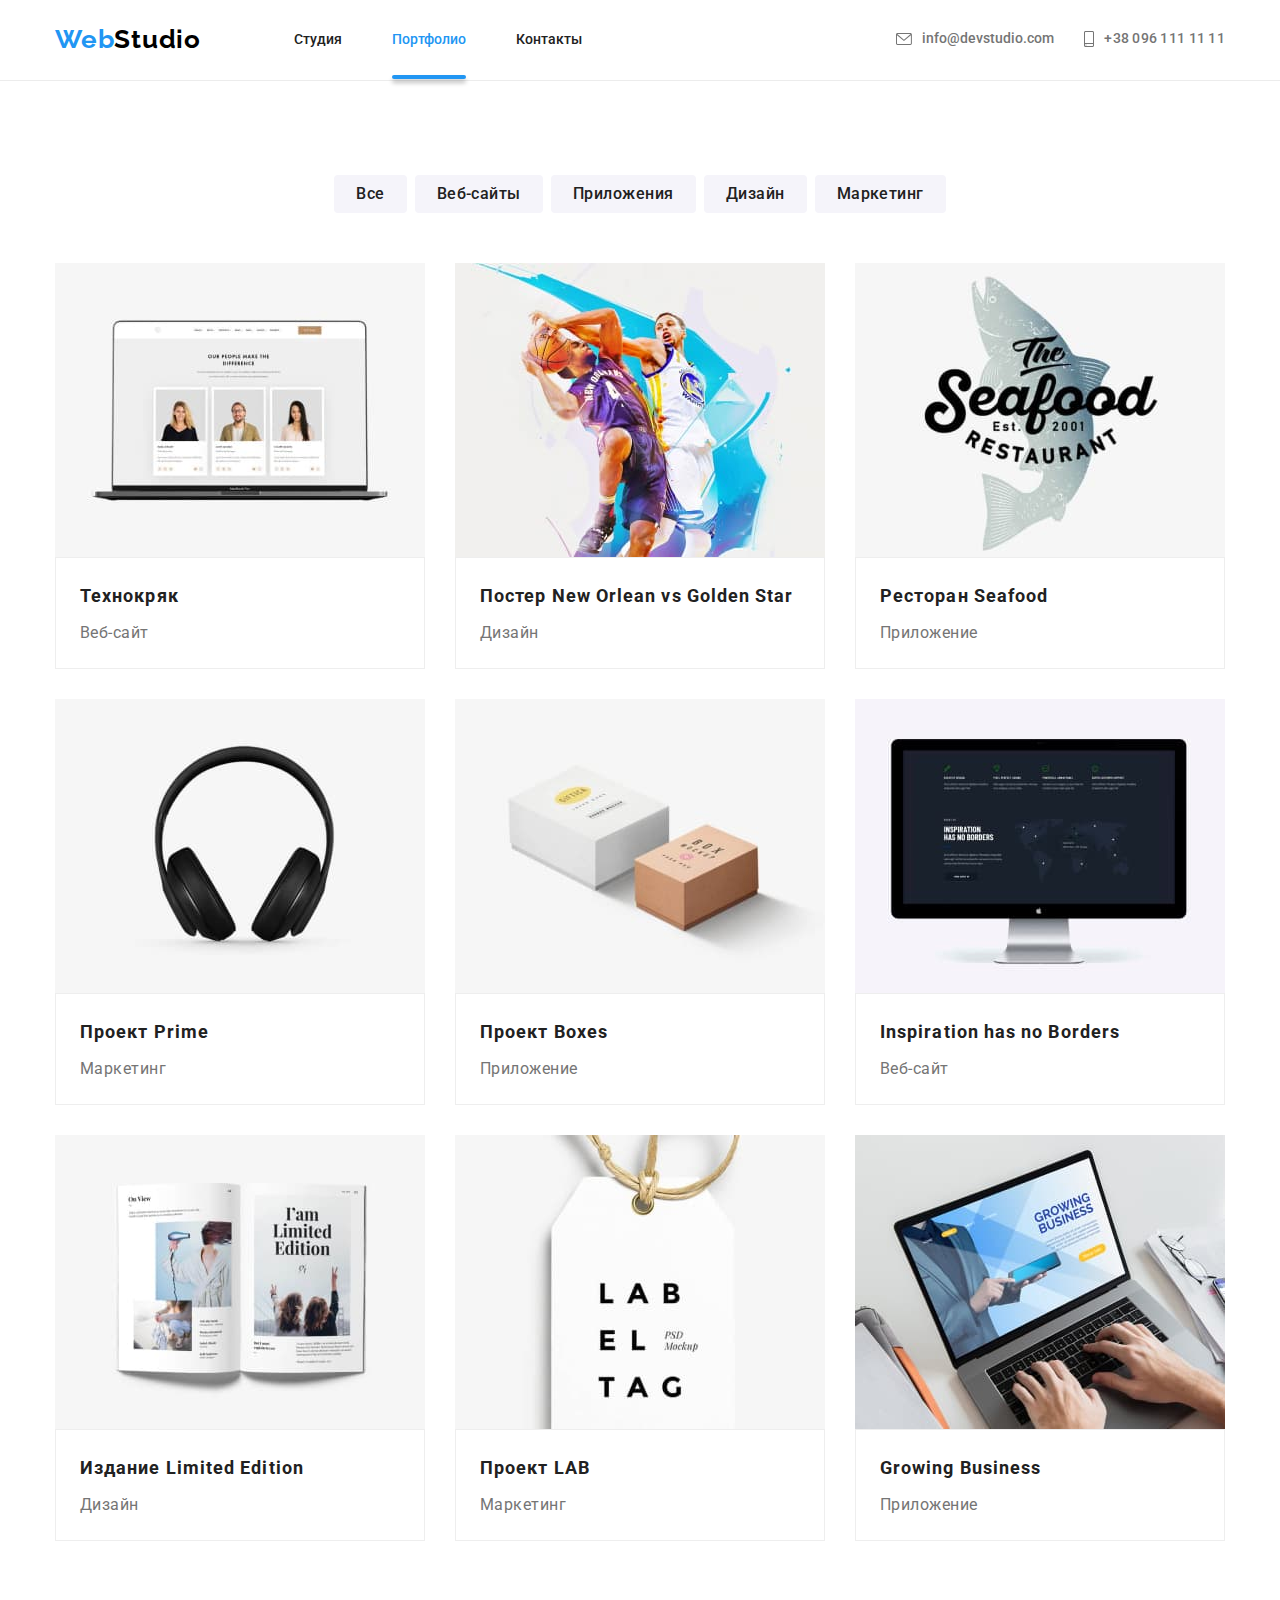
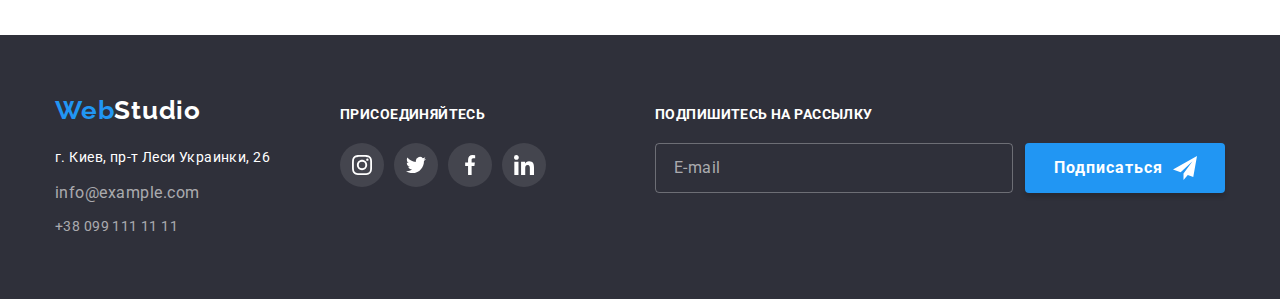
==== portfolio.html @ 8869cad7 "hw-08" ====
<!DOCTYPE html>
<html lang="ru">
<head>
    <meta charset="UTF-8">
    <meta http-equiv="X-UA-Compatible" content="IE=edge">
    <meta name="viewport" content="width=device-width, initial-scale=1.0">
    <title>WebStudio</title>
    <link href="https://fonts.googleapis.com/css2?family=Raleway:wght@700&family=Roboto:wght@400;500;700;900&display=swap" rel="stylesheet">
    <link rel="stylesheet" href="https://cdnjs.cloudflare.com/ajax/libs/modern-normalize/1.1.0/modern-normalize.min.css">
    <link rel="stylesheet" href="./css/main.min.css">
    
</head>

<body>
    <header class="header">
        <div class="container">
           
     
            <a href="" class="logo header__logo link"><span class="logo__web">Web</span>Studio</a>
            <nav class="nav">
                <ul class="menu list">
                    <li class="menu__item"><a href="./index.html" class="menu__link link">Студия</a></li>
                    <li class="menu__item"><a href="" class="menu__link--current link">Портфолио</a></li>
                    <li class="menu__item"><a href="" class="menu__link link">Контакты</a></li>
                </ul>
            </nav>
    
        <div class="contacts">
            <a href="mailto:info@devstudio.com" class="contacts__mail link">
                <svg class="contacts__mail--icon" width="16" height="12">
                    <use href="./images/icons.svg#icon-envelope"></use>
                </svg>
                info@devstudio.com</a>
        
            <a href="tel:+380961111111" class="contacts__tel link">
                <svg class="contacts__tel--icon" width="10" height="16">
                    <use href="./images/icons.svg#icon-smartphone"></use>
                </svg>
                +38 096 111 11 11</a>
        </div>
    
        </div>
    
    </header>

    <main>
         <!--Filteres-->

         <section class="portfolio">
             <div class="container filters">
                <ul class="potfolio-filters-list list">
                    <li class="portfolio-filter-item"><button type="button" class="portfolio-filter-btn">Все</button></li>
                    <li class="portfolio-filter-item"><button type="button" class="portfolio-filter-btn">Веб-сайты</button></li>
                    <li class="portfolio-filter-item"><button type="button" class="portfolio-filter-btn">Приложения</button></li>
                    <li class="portfolio-filter-item"><button type="button" class="portfolio-filter-btn">Дизайн</button></li>
                    <li class="portfolio-filter-item"><button type="button" class="portfolio-filter-btn">Маркетинг</button></li>
                </ul>
             </div>
            
        
             
        
          <!--Projects-->
             <div class="container">
                 <ul class="projects-list list">
                <li class="project-item">
                    <div class="project-top-wrap">
                        <img src="./images/project01.jpg" alt="Project1" width="370" height="294">
                        <p class="project-top-text">
                            Ресурс предлагает комплексные предложения с разным уровнем функционала и сервисов. Все это позволит посетителю получить
                            исчерпывающие сведения о компании или частном лице.
                        </p>
                    </div>
                    
                    <div class="project-item-border">
                        <h3 class="project-title">Технокряк</h3>
                        <p class="projects-text">Веб-сайт</p>
                    </div>
                </li>

                <li class="project-item">
                    <div class="project-top-wrap">
                        <img src="./images/project02.jpg" alt="Project2" width="370" height="294">
                        <p class="project-top-text">
                            Ресурс предлагает комплексные предложения с разным уровнем функционала и сервисов. Все это позволит посетителю получить
                            исчерпывающие сведения о компании или частном лице.
                        </p>
                    </div>
                    
                    <div class="project-item-border">
                        <h3 class="project-title" lang="en">Постер New Orlean vs Golden Star</h3>
                        <p class="projects-text">Дизайн</p>
                    </div>   
                </li>

                <li class="project-item">
                    <div class="project-top-wrap">
                        <img src="./images/project03.jpg" alt="Project3" width="370" height="294">
                        <p class="project-top-text">
                            Ресурс предлагает комплексные предложения с разным уровнем функционала и сервисов. Все это позволит посетителю
                            получить исчерпывающие сведения о компании или частном лице.
                        </p>
                        
                    </div>
                    
                    <div class="project-item-border">
                        <h3 class="project-title" lang="en">Ресторан Seafood</h3>
                        <p class="projects-text">Приложение</p>
                    </div>   
                </li>

                <li class="project-item">
                    <div class="project-top-wrap">
                        <img src="./images/project04.jpg" alt="Project4" width="370" height="294">
                        <p class="project-top-text">
                            Ресурс предлагает комплексные предложения с разным уровнем функционала и сервисов. Все это позволит посетителю
                            получить исчерпывающие сведения о компании или частном лице.
                        </p>
                    </div>
                    
                    <div class="project-item-border">
                        <h3 class="project-title" lang="en">Проект Prime</h3>
                        <p class="projects-text">Маркетинг</p>
                    </div>   
                </li>

                <li class="project-item">
                    <div class="project-top-wrap">
                        <img src="./images/project05.jpg" alt="Project5" width="370" height="294">
                        <p class="project-top-text">
                            Ресурс предлагает комплексные предложения с разным уровнем функционала и сервисов. Все это позволит посетителю
                            получить исчерпывающие сведения о компании или частном лице.
                        </p>
                    </div>
                    
                    <div class="project-item-border">
                        <h3 class="project-title" lang="en">Проект Boxes</h3>
                        <p class="projects-text">Приложение</p>
                    </div>
                 </li>

                <li class="project-item">
                    <div class="project-top-wrap">
                        <img src="./images/project06.jpg" alt="Project6" width="370" height="294">
                        <p class="project-top-text">
                            Ресурс предлагает комплексные предложения с разным уровнем функционала и сервисов. Все это позволит посетителю
                            получить исчерпывающие сведения о компании или частном лице.
                        </p>
                    </div>
                        
                    <div class="project-item-border">
                        <h3 class="project-title" lang="en">Inspiration has no Borders</h3>
                        <p class="projects-text">Веб-сайт</p>
                    </div>
                </li>

                <li class="project-item">
                    <div class="project-top-wrap">
                        <img src="./images/project07.jpg" alt="Project7" width="370" height="294">
                        <p class="project-top-text">
                            Ресурс предлагает комплексные предложения с разным уровнем функционала и сервисов. Все это позволит посетителю
                            получить исчерпывающие сведения о компании или частном лице.
                        </p>
                    </div>
                    
                    <div class="project-item-border">
                        <h3 class="project-title" lang="en">Издание Limited Edition</h3>
                        <p class="projects-text">Дизайн</p>
                    </div>
                    
                </li>
                <li class="project-item">
                    <div class="project-top-wrap">
                        <img src="./images/project08.jpg" alt="Project8" width="370" height="294">
                        <p class="project-top-text">
                            Ресурс предлагает комплексные предложения с разным уровнем функционала и сервисов. Все это позволит посетителю
                            получить исчерпывающие сведения о компании или частном лице.
                        </p>
                    </div>
                    
                    <div class="project-item-border">
                        <h3 class="project-title" lang="en">Проект LAB</h3>
                        <p class="projects-text">Маркетинг</p>
                    </div> 
                </li>

                <li class="project-item">
                    <div class="project-top-wrap">
                        <img src="./images/project09.jpg" alt="Project9" width="370" height="294">
                        <p class="project-top-text">
                            Ресурс предлагает комплексные предложения с разным уровнем функционала и сервисов. Все это позволит посетителю
                            получить исчерпывающие сведения о компании или частном лице.
                        </p>
                    </div>
                    
                    <div class="project-item-border">
                        <h3 class="project-title" lang="en">Growing Business</h3>
                        <p class="projects-text">Приложение</p>
                    </div>    
                </li>

            </ul></div>
    
          </section>

                  
    </main>

<footer class="footer">
    <div class="container">
        <div>
            <a href="" class="logo logo--color-white link"><span class="logo__web">Web</span>Studio</a>
            <address class="footer-contacts">
                <ul class="footer-contacts__list list">
                    <li class="footer-contacts__item ">
                        <a href="" class="footer-contacts__link link">г. Киев, пр-т Леси Украинки, 26</a>
                    </li>
                    <li class="footer-contacts__mail">
                        <a href="mailto:" class="footer-contacts__mail--link link">info@example.com</a>
                    </li>
                    <li class="footer-contacts__tel">
                        <a href="tel:+380991111111" class="footer-contacts__tel--link link">+38 099 111 11 11</a>
                    </li>
                </ul>
            </address>
        </div>
        <div class="social footer__social">
            <h3 class="social__title">присоединяйтесь</h3>
            <ul class="social__list list">
                <li class="social__item"><a href="" class="social__link link">
                        <svg class="social__icon" width="20" height="20">
                            <use href="./images/icons.svg#icon-instagram"></use>
                        </svg>
                    </a></li>
                <li class="social__item"><a href="" class="social__link link">
                        <svg class="social__icon" width="20" height="20">
                            <use href="./images/icons.svg#icon-twitter"></use>
                        </svg>
                    </a></li>
                <li class="social__item"><a href="" class="social__link link">
                        <svg class="social__icon" width="20" height="20">
                            <use href="./images/icons.svg#icon-facebook"></use>
                        </svg>
                    </a></li>
                <li class="social__item"><a href="" class="social__link link">
                        <svg class="social__icon" width="20" height="20">
                            <use href="./images/icons.svg#icon-linkedin"></use>
                        </svg>
                    </a></li>
            </ul>
        </div>
        <div class="footer-form">
            <h3 class="social__title">подпишитесь на рассылку</h3>
            <form class="footer-form__input">
                <input type="email" name="user-mail" id="sub" class="footer__input" required placeholder="E-mail" />
                <label for="sub" class="footer-label"></label>

                <button type="submit" class="footer__btn">Подписаться
                    <svg class="icon__send" width="24" height="24">
                        <use href="./images/icons.svg#icon-send"></use>
                    </svg>
                </button>

            </form>
        </div>
    </div>

</footer>


</body>
</html>
---- css/main.min.css ----
:root{--header-color: #212121;--main-title-color: #ffffff;--second-title-color: #757575;--typical-padding: 94px}p,h1,h2,h3,h4,h5,h6{margin:0}ul{margin:0;padding:0}img{display:block;max-width:100%;height:auto}body{font-family:"Roboto", sans-serif;color:#ffffff}.list{padding:0;margin:0;list-style:none}.link{text-decoration:none}.visually-hidden{position:absolute;white-space:nowrap;width:1px;height:1px;overflow:hidden;border:0;padding:0;clip:rect(0 0 0 0);clip-path:inset(50%);margin:-1px}.container{width:1200px;padding-left:15px;padding-right:15px;margin:0 auto}.header{padding-top:24px;padding-bottom:25px;border-bottom:1px solid #ECECEC}.header .container{display:flex;align-items:center}.logo{font-family:'Raleway';font-weight:700;font-size:26px;line-height:1.19;letter-spacing:.03em}.header__logo{color:#000000;margin-right:93px}.logo__web{font-family:'Raleway';font-style:normal;font-weight:700;font-size:26px;line-height:1.19;letter-spacing:.03em;color:#2196F3}.menu{display:flex;align-items:center}.menu__item:not(:last-child){margin-right:50px}.contacts{margin:0;margin-left:auto;display:flex}.menu__link{font-weight:500;font-size:14px;line-height:1.14;color:var(--header-color);transition-property:color;transition-duration:250ms;transition-timing-function:cubic-bezier(0.4, 0, 0.2, 1);position:relative}.menu__link:hover,.menu__link:focus{color:#2196F3}.menu__link--current{font-weight:500;font-size:14px;line-height:1.14;color:#2196F3;transition-property:color;transition-duration:250ms;transition-timing-function:cubic-bezier(0.4, 0, 0.2, 1);position:relative}.menu__link--current::after{position:absolute;content:"";bottom:-32px;display:block;width:100%;height:4px;background-color:#2196F3;border-radius:2px;box-shadow:0px 4px 4px rgba(0,0,0,0.25)}.contacts__mail{font-weight:500;font-size:14px;line-height:1.14;color:var(--second-title-color);display:flex;align-items:center;transition-property:color;transition-duration:250ms;transition-timing-function:cubic-bezier(0.4, 0, 0.2, 1)}.contacts__mail:hover,.contacts__mail:focus{color:#2196F3}.contacts__tel{font-weight:500;font-size:14px;line-height:1.14;letter-spacing:.02em;color:var(--second-title-color);margin-left:30px;display:flex;align-items:center;transition-property:color;transition-duration:250ms;transition-timing-function:cubic-bezier(0.4, 0, 0.2, 1)}.contacts__tel:hover,.contacts__tel:focus{color:#2196F3}.contacts__mail--icon{margin-right:10px;fill:currentColor}.contacts__tel--icon{margin-right:10px;fill:currentColor}.main{max-width:1600px;min-height:600px;margin-left:auto;margin-right:auto;background-color:#2F303A;background-image:linear-gradient(rgba(47,48,58,0.4), rgba(47,48,58,0.4)),url(../images/main-img.jpg);background-repeat:no-repeat;background-position:center;background-size:cover;text-align:center;padding-top:200px;padding-bottom:200px}.main-title{margin-top:0;margin-bottom:30px;margin-right:auto;margin-left:auto;padding-left:40px;padding-right:40px;font-weight:900;font-size:44px;line-height:1.36;text-transform:uppercase;max-width:696px;text-align:center}.main-btn{font-family:'Roboto';font-weight:700;font-size:16px;line-height:1.88;letter-spacing:.06em;color:#FFFFFF;cursor:pointer;background-color:#2196F3;min-width:200px;height:50px;box-shadow:0px 4px 4px rgba(0,0,0,0.15);border-radius:4px;align-items:center;border:0}.backdrop.is-hidden{visibility:hidden;opacity:0;pointer-events:none}.backdrop{position:fixed;top:0;left:0;width:100%;height:100%;background-color:rgba(0,0,0,0.2);transition:opacity 250ms cubic-bezier(0.4, 0, 0.2, 1),visibility 250ms cubic-bezier(0.4, 0, 0.2, 1);z-index:1}.backdrop.is-hidden .footer-input{transform:translate(-50%, -50%) scale(0)}.modal{position:absolute;top:50%;left:50%;transform:translate(-50%, -50%) scale(1);width:528px;min-height:581px;background-color:#ffffff;border-radius:5px;transition:transform 250ms cubic-bezier(0.4, 0, 0.2, 1);padding:40px}.modal-btn{position:absolute;top:8px;right:8px;width:30px;height:30px;padding:0;border:1px solid rgba(0,0,0,0.1);border-radius:50%;background-color:transparent;display:flex;align-items:center;justify-content:center;cursor:pointer}.icon-close:hover{fill:#2196F3}.modal-title{font-weight:700;font-size:20px;line-height:1.15;text-align:center;letter-spacing:0.03em;color:#212121;margin-bottom:12px}.modal-input{width:100%;height:40px;border:1px solid rgba(33,33,33,0.2);border-radius:4px;background-color:transparent;margin-bottom:10px;margin-top:4px;padding-left:40px;outline:transparent;transition-property:border-color;transition-duration:250ms;transition-timing-function:cubic-bezier(0.4, 0, 0.2, 1)}.modal-input:focus,.modal-input:hover{border-color:#2196F3}.modal-label{display:block;font-weight:400;font-size:12px;line-height:1.16;letter-spacing:0.01em;color:#757575;text-align:left}.modal-commit{width:100%;height:120px;border:1px solid rgba(33,33,33,0.2);border-radius:4px;background-color:transparent;resize:none;margin-top:4px;padding:12px;outline:transparent;transition-property:border-color;transition-duration:250ms;transition-timing-function:cubic-bezier(0.4, 0, 0.2, 1)}.modal-commit:focus,.modal-commit:hover{border-color:#2196F3}.modal-commit::placeholder{font-weight:400;font-size:12px;line-height:1.17;letter-spacing:0.01em;color:rgba(117,117,117,0.5)}.icon{position:relative;transition-property:fill;transition-duration:250ms;transition-timing-function:cubic-bezier(0.4, 0, 0.2, 1)}.icon:focus,.icon:hover{fill:#2196F3}.icon-modal-input{position:absolute;top:50%;transform:translateY(-50%);left:12px;display:inline-block;width:18px;height:18px;background-color:var(--main-title-color)}.modal-input:focus+.icon-modal-input{fill:#2196F3}.check-text{font-weight:400;font-size:14px;line-height:1.71;letter-spacing:0.03em;color:#757575;display:flex;align-items:center;transition-property:color;transition-duration:250ms;transition-timing-function:cubic-bezier(0.4, 0, 0.2, 1)}.check-text:focus,.check-text:hover{color:#2196F3}.check-text a{color:#2196F3}.check-text::before{content:'';width:16px;height:15px;border:1px solid #212121;border-radius:2px;margin-right:8px;outline:transparent;transition-property:color;transition-duration:250ms;transition-timing-function:cubic-bezier(0.4, 0, 0.2, 1)}.check-text:hover::before{content:'';width:16px;height:15px;border:1px solid #2196F3;border-radius:2px;margin-right:8px;outline:transparent}.input-check:checked+.check-text::before{background-color:#2196F3;background-image:url(../images/icon-check.svg);background-repeat:no-repeat;background-position:center;border:none}.modal-field-check{margin-top:20px;margin-bottom:30px}.properties{padding-top:var(--typical-padding);padding-bottom:0}.properties-list{padding:0;display:flex}.properties-title{font-weight:700;font-size:14px;line-height:1.14;letter-spacing:.03em;text-transform:uppercase;color:var(--header-color);margin-bottom:10px}.properties-text{font-weight:400;font-size:14px;line-height:1.71;letter-spacing:.03em;color:var(--second-title-color)}.properties-item{width:270px}.properties-item:not(:last-child){margin-right:30px}.properties-icon{width:270px;height:120px;display:flex;margin-bottom:30px;justify-content:center;align-items:center;border-radius:4px;background-color:#F5F4FA}.team{padding-top:var(--typical-padding);padding-bottom:var(--typical-padding);background-color:#F5F4FA}.team-first-title{font-weight:700;font-size:36px;line-height:1.17;letter-spacing:.03em;text-align:center;color:var(--header-color);margin-bottom:50px}.team-list{display:flex}.team-second-title{font-weight:500;font-size:16px;line-height:1.19;letter-spacing:.03em;color:var(--header-color);text-align:center;margin-bottom:10px}.team-text{font-size:16px;line-height:1.19;letter-spacing:.03em;color:var(--second-title-color);text-align:center}.team-description{padding-top:30px;padding-bottom:16px}.team-item+.team-item{margin-left:30px}.team-item{background-color:var(--main-title-color);padding-bottom:30px;filter:drop-shadow(0px 4px 4px rgba(0,0,0,0.25));border-radius:0px 0px 4px 4px}.team-soc-list{display:flex;justify-content:center}.team-soc-item{width:44px;height:44px;margin-left:10px}.team-soc-item:first-child{margin-left:0}.team-soc-link{display:flex;align-items:center;justify-content:center;width:100%;height:100%;border-radius:50%;cursor:pointer;transition-property:background-color;transition-duration:250ms;transition-timing-function:cubic-bezier(0.4, 0, 0.2, 1)}.team-soc-link:hover,.team-soc-link:focus{background-color:#2196F3}.team-soc-icon{background-color:#FFFFFF;fill:#AFB1B8;transition-property:background-color;transition-duration:250ms;transition-timing-function:cubic-bezier(0.4, 0, 0.2, 1)}.team-soc-link:hover .team-soc-icon,.team-soc-link:focus .team-soc-icon{background-color:#2196F3;fill:#FFFFFF}.work{padding-top:var(--typical-padding);padding-bottom:var(--typical-padding)}.work-title{font-weight:700;font-size:36px;line-height:1.17;letter-spacing:.03em;text-align:center;color:var(--header-color);margin-bottom:50px}.work-list{display:flex}.work-item+.work-item{margin-left:30px}.thumb-work{position:relative}.thumb-work-title{font-style:normal;font-size:14px;line-height:16px;text-align:center;letter-spacing:0.03em;text-transform:uppercase;display:flex;align-items:center;justify-content:center}.thumb-work>.thumb-work-title{position:absolute;bottom:0;left:0;width:370px;height:70px;background:rgba(47,48,58,0.8)}.clients{padding-top:var(--typical-padding);padding-bottom:var(--typical-padding)}.clients__title{font-weight:700;font-size:36px;line-height:1.17;letter-spacing:.03em;text-align:center;color:var(--header-color);margin-bottom:50px}.clients__list{display:flex;justify-content:center}.clients__item{width:170px;height:92px;margin-left:30px}.clients__item:first-child{margin-left:0}.clients__link{display:flex;align-items:center;justify-content:center;width:170px;height:92px;background-color:var(--main-title-color);fill:#AFB1B8;border:1px solid #AFB1B8;border-radius:4px;transition-property:border-color;transition-duration:250ms;transition-timing-function:cubic-bezier(0.4, 0, 0.2, 1);transition-property:fill;transition-duration:250ms;transition-timing-function:cubic-bezier(0.4, 0, 0.2, 1)}.clients__link:hover,.clients__link:focus{border-color:#2196F3;fill:#2196F3}.clients-icon{fill:#ffffff;transition-property:border-color;transition-duration:250ms;transition-timing-function:cubic-bezier(0.4, 0, 0.2, 1);transition-property:fill;transition-duration:250ms;transition-timing-function:cubic-bezier(0.4, 0, 0.2, 1)}.clients__link:hover .clients-icon,.clients__link:focus .clients-icon{border-color:#2196F3;fill:#2196F3}.footer{background-color:#2F303A;padding-top:60px;padding-bottom:60px;display:flex}.footer .container{display:flex;align-items:baseline}.logo--color-white{color:#FFFFFF}.footer-contacts{margin-top:20px;margin-right:70px}.footer-contacts__link{font-style:normal;font-size:14px;line-height:1.71;letter-spacing:.03em;color:#FFFFFF;transition-property:color;transition-duration:250ms;transition-timing-function:cubic-bezier(0.4, 0, 0.2, 1)}.footer-contacts__link:hover,.footer-contacts__link:focus{color:#2196F3}.footer-contacts__mail{margin-top:9px}.footer-contacts__mail--link{font-style:normal;font-size:14x;line-height:1.71;letter-spacing:.03em;color:rgba(255,255,255,0.6);transition-property:color;transition-duration:250ms;transition-timing-function:cubic-bezier(0.4, 0, 0.2, 1)}.footer-contacts__mail--link:hover,.footer-contacts__mail--link:focus{color:#2196F3}.footer-contacts__tel{margin-top:9px}.footer-contacts__tel--link{font-style:normal;font-size:14px;line-height:1.71;letter-spacing:.03em;color:rgba(255,255,255,0.6);transition-property:color;transition-duration:250ms;transition-timing-function:cubic-bezier(0.4, 0, 0.2, 1)}.footer-contacts__tel--link:hover,.footer-contacts__tel--link:focus{color:#2196F3}.social__title{font-weight:700;font-size:14px;line-height:1.14;letter-spacing:.03em;text-transform:uppercase;color:var(--main-title-color);margin-bottom:20px}.social__list{display:flex;justify-content:center}.social__item{width:44px;height:44px;margin-left:10px}.social__item:first-child{margin-left:0}.social__link{display:flex;align-items:center;justify-content:center;width:100%;height:100%;border-radius:50%;cursor:pointer;background-color:rgba(255,255,255,0.1);transition-property:background-color;transition-duration:250ms;transition-timing-function:cubic-bezier(0.4, 0, 0.2, 1)}.social__link:hover,.social__link:focus{background-color:#2196F3}.social__icon{fill:#FFFFFF;background-color:#44454e;transition-property:background-color;transition-duration:250ms;transition-timing-function:cubic-bezier(0.4, 0, 0.2, 1)}.social__link:hover .social__icon,.social__link:focus .social__icon{fill:#FFFFFF;background-color:#2196F3}.footer__social{margin-right:93px}.footer-form{margin:0;margin-left:auto}.footer__input{width:358px;height:50px;border:1px solid rgba(255,255,255,0.3);border-radius:4px;background-color:transparent;outline:transparent;color:#FFFFFF;padding-left:18px}.footer__input::placeholder{font-weight:400;font-size:16px;line-height:1.25;letter-spacing:0.03em;color:rgba(255,255,255,0.6)}.footer-form__input{display:flex}.footer__btn{font-weight:700;font-size:16px;line-height:1.88;letter-spacing:.06em;color:#FFFFFF;cursor:pointer;background-color:#2196F3;min-width:200px;height:50px;margin-left:12px;box-shadow:0px 4px 4px rgba(0,0,0,0.15);border-radius:4px;display:flex;align-items:center;justify-content:center;border:0;padding-right:28px;padding-left:29px;padding-top:0;padding-bottom:0}.icon__send{margin-left:10px}.portfolio{padding-top:var(--typical-padding);padding-bottom:var(--typical-padding)}.potfolio-filters-list{display:flex;margin-bottom:50px;justify-content:center}.portfolio-filter-item+.portfolio-filter-item{margin-left:8px}.portfolio-filter-btn{font-family:inherit;font-style:normal;font-weight:500;font-size:16px;line-height:1.62;letter-spacing:.03em;background-color:#F5F4FA;color:#212121;cursor:pointer;padding:6px 22px 6px 22px;border-radius:4px;border:0;transition-property:color, box-shadow, background-color;transition-duration:250ms;transition-timing-function:cubic-bezier(0.4, 0, 0.2, 1)}.portfolio-filter-btn:hover,.portfolio-filter-btn:focus{background-color:#2196F3;color:#FFFFFF;box-shadow:0px 3px 1px rgba(0,0,0,0.1),0px 1px 2px rgba(0,0,0,0.08),0px 2px 2px rgba(0,0,0,0.12)}.projects-list{display:flex;flex-wrap:wrap;margin:0 auto;padding:0 auto;margin-left:-30px;margin-top:-30px}.project-item{flex-basis:calc(100% / 3 - 30px);margin-left:30px;margin-top:30px;max-width:370px;cursor:pointer;transition-property:box-shadow;transition-duration:250ms;transition-timing-function:cubic-bezier(0.4, 0, 0.2, 1)}.project-item:hover,.project-item:hover{box-shadow:0px 1px 1px rgba(0,0,0,0.12),0px 4px 4px rgba(0,0,0,0.06),1px 4px 6px rgba(0,0,0,0.16)}.project-title{font-style:normal;font-weight:700;font-size:18px;line-height:2;letter-spacing:.06em;color:#212121;margin-bottom:4px}.projects-text{font-size:16px;line-height:1.88;letter-spacing:.03em;color:#757575}.project-item-border{border:1px solid #EEEEEE;padding:20px 24px}.project-top-wrap{position:relative;overflow:hidden}.project-top-text{position:absolute;top:0;font-size:18px;line-height:1.56;letter-spacing:.03em;color:#FFFFFF;background-color:rgba(33,150,243,0.9);padding:63px 24px;height:100%;overflow:auto;transform:translateY(100%);transition:transform 250ms cubic-bezier(0.4, 0, 0.2, 1)}.project-item:hover .project-top-text{transform:translateY(0)}
/*# sourceMappingURL=main.min.css.map */
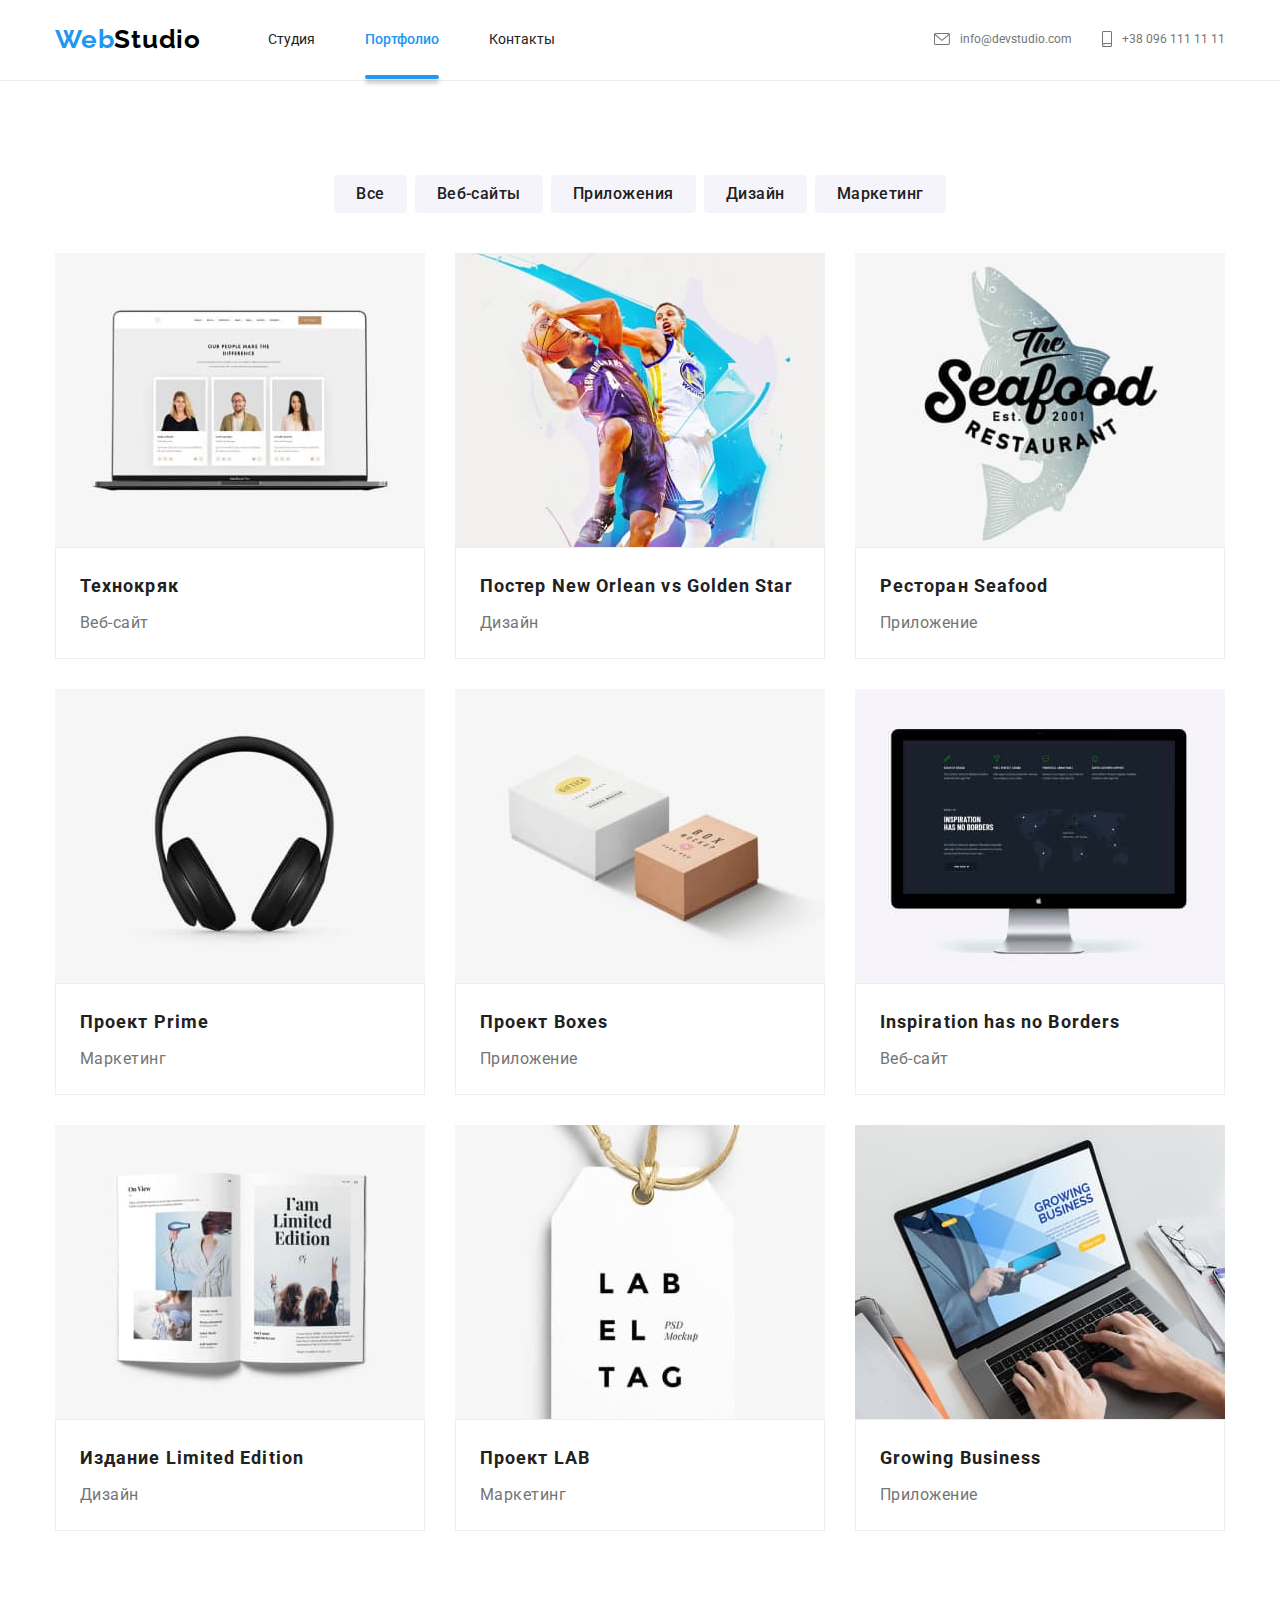
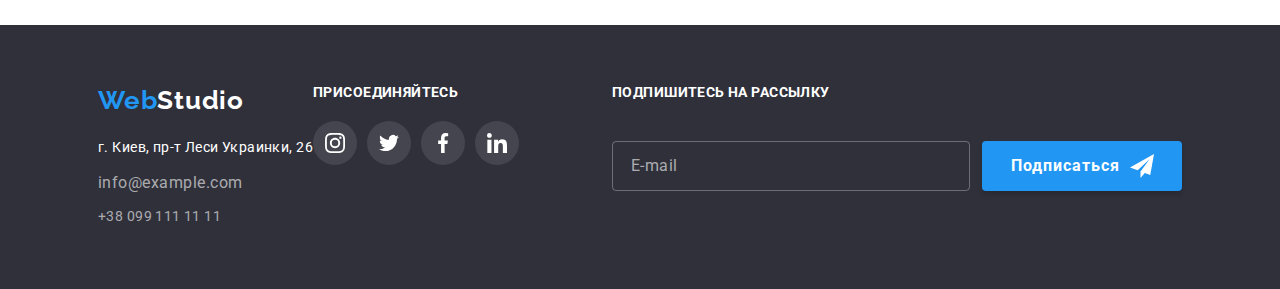
==== commit 430a5c16: "13.07_changes" ====
--- a/portfolio.html
+++ b/portfolio.html
@@ -13,32 +13,59 @@
 
 <body>
     <header class="header">
+    
         <div class="container">
-           
-     
-            <a href="" class="logo header__logo link"><span class="logo__web">Web</span>Studio</a>
+    
             <nav class="nav">
-                <ul class="menu list">
-                    <li class="menu__item"><a href="./index.html" class="menu__link link">Студия</a></li>
-                    <li class="menu__item"><a href="" class="menu__link--current link">Портфолио</a></li>
-                    <li class="menu__item"><a href="" class="menu__link link">Контакты</a></li>
-                </ul>
+                <a href="" class="logo header__logo link"><span class="logo__web">Web</span>Studio</a>
+                <button type="button" class="menu-button is-open" aria-expanded="false" aria-controls="mob-menu"
+                    data-menu-button>
+                    <svg width="40" height="40" aria-label="переключатель мобильного меню">
+                        <use class="icon-cross" href="./images/icons.svg#icon-close_40px"></use>
+                        <use class="icon-menu" href="./images/icons.svg#icon-menu_40px"></use>
+                    </svg>
+                </button>
+                <div class="mob-menu" id="mob-menu" data-menu>
+                    <ul class="menu list">
+                        <li class="menu__item"><a href="./index.html" class="menu__link link">Студия</a></li>
+                        <li class="menu__item"><a href="" class="menu__link--current link">Портфолио</a></li>
+                        <li class="menu__item"><a href="" class="menu__link link">Контакты</a></li>
+                    </ul>
+    
+                    <div class="contacts">
+    
+                        <a href="mailto:info@devstudio.com" class="contacts__mail link">
+                            <svg class="contacts__mail--icon" width="16" height="12">
+                                <use href="./images/icons.svg#icon-envelope"></use>
+                            </svg>
+                            info@devstudio.com</a>
+                        <a href="tel:+380961111111" class="contacts__tel link">
+                            <svg class="contacts__tel--icon" width="10" height="16">
+                                <use href="./images/icons.svg#icon-smartphone"></use>
+                            </svg>
+                            +38 096 111 11 11</a>
+    
+                    </div>
+    
+    
+                    <ul class="menu-soc-list list">
+                        <li class="menu-soc-item"><a href="" class="menu-soc-link link">Instagram
+    
+                            </a></li>
+                        <li class="menu-soc-item"><a href="" class="menu-soc-link link">Twitter
+    
+                            </a></li>
+                        <li class="menu-soc-item"><a href="" class="menu-soc-link link">Facebook
+    
+                            </a></li>
+                        <li class="menu-soc-item"><a href="" class="menu-soc-link link">Linkedin
+    
+                            </a></li>
+                    </ul>
+    
+                </div>
+    
             </nav>
-    
-        <div class="contacts">
-            <a href="mailto:info@devstudio.com" class="contacts__mail link">
-                <svg class="contacts__mail--icon" width="16" height="12">
-                    <use href="./images/icons.svg#icon-envelope"></use>
-                </svg>
-                info@devstudio.com</a>
-        
-            <a href="tel:+380961111111" class="contacts__tel link">
-                <svg class="contacts__tel--icon" width="10" height="16">
-                    <use href="./images/icons.svg#icon-smartphone"></use>
-                </svg>
-                +38 096 111 11 11</a>
-        </div>
-    
         </div>
     
     </header>
@@ -64,139 +91,286 @@
              <div class="container">
                  <ul class="projects-list list">
                 <li class="project-item">
-                    <div class="project-top-wrap">
-                        <img src="./images/project01.jpg" alt="Project1" width="370" height="294">
-                        <p class="project-top-text">
-                            Ресурс предлагает комплексные предложения с разным уровнем функционала и сервисов. Все это позволит посетителю получить
-                            исчерпывающие сведения о компании или частном лице.
-                        </p>
-                    </div>
+                    <a href="" class="project-link link">
+                        <div class="project-top-wrap">
+                            <picture>
+                                <source srcset="
+                                                    ./images/project01.jpg 1x,
+                                                    ./images/project01.jpg 2x" media="(min-width: 1200px)" />
+                                <source srcset="
+                                                    ./images/project01-tab.jpg 1x,
+                                                    ./images/project01-tab-2x.jpg 2x" media="(min-width: 768px)" />
+                                <source srcset="
+                                                    ./images/project01-mob.jpg 1x,
+                                                    ./images/project01-mob-2x.jpg 2x" media="(min-width: 320px)" />
+                                <img src="./images/project01.jpg" alt="Project1" width="450" height="294">
+                        
+                            </picture>
+                        
+                            <p class="project-top-text">
+                                Ресурс предлагает комплексные предложения с разным уровнем функционала и сервисов. Все это позволит посетителю
+                                получить
+                                исчерпывающие сведения о компании или частном лице.
+                            </p>
+                        </div>
+                        
+                        <div class="project-item-border">
+                            <h3 class="project-title">Технокряк</h3>
+                            <p class="projects-text">Веб-сайт</p>
+                        </div>
+                    </a>
                     
-                    <div class="project-item-border">
-                        <h3 class="project-title">Технокряк</h3>
-                        <p class="projects-text">Веб-сайт</p>
-                    </div>
-                </li>
-
-                <li class="project-item">
-                    <div class="project-top-wrap">
-                        <img src="./images/project02.jpg" alt="Project2" width="370" height="294">
-                        <p class="project-top-text">
-                            Ресурс предлагает комплексные предложения с разным уровнем функционала и сервисов. Все это позволит посетителю получить
-                            исчерпывающие сведения о компании или частном лице.
-                        </p>
-                    </div>
+                </li>
+
+                <li class="project-item">
+                    <a href="" class="project-link link">
+                                            <div class="project-top-wrap">
+                                                <picture>
+                                                    <source srcset="
+                                                                        ./images/project02.jpg 1x,
+                                                                        ./images/project02.jpg 2x" media="(min-width: 1200px)" />
+                                                    <source srcset="
+                                                                        ./images/project02-tab.jpg 1x,
+                                                                        ./images/project02-tab-2x.jpg 2x" media="(min-width: 768px)" />
+                                                    <source srcset="
+                                                                        ./images/project02-mob.jpg 1x,
+                                                                        ./images/project02-mob-2x.jpg 2x" media="(min-width: 320px)" />
+                                                    <img src="./images/project02.jpg" alt="Project2" width="450" height="294">
+                                            
+                                                </picture>
+                                            
+                                            
+                                                <p class="project-top-text">
+                                                    Ресурс предлагает комплексные предложения с разным уровнем функционала и сервисов. Все это позволит посетителю
+                                                    получить
+                                                    исчерпывающие сведения о компании или частном лице.
+                                                </p>
+                                            </div>
+                                            
+                                            <div class="project-item-border">
+                                                <h3 class="project-title" lang="en">Постер New Orlean vs Golden Star</h3>
+                                                <p class="projects-text">Дизайн</p>
+                                            </div>
+                    </a>
+  
+                </li>
+
+                <li class="project-item">
+                    <a href="" class="project-link link">
+                                            <div class="project-top-wrap">
+                                                <picture>
+                                                    <source srcset="
+                                                                        ./images/project03.jpg 1x,
+                                                                        ./images/project03.jpg 2x" media="(min-width: 1200px)" />
+                                                    <source srcset="
+                                                                        ./images/project03-tab.jpg 1x,
+                                                                        ./images/project03-tab-2x.jpg 2x" media="(min-width: 768px)" />
+                                                    <source srcset="
+                                                                        ./images/project03-mob.jpg 1x,
+                                                                        ./images/project03-mob-2x.jpg 2x" media="(min-width: 320px)" />
+                                                    <img src="./images/project03.jpg" alt="Project3" width="450" height="294">
+                                            
+                                                </picture>
+                                            
+                                                <p class="project-top-text">
+                                                    Ресурс предлагает комплексные предложения с разным уровнем функционала и сервисов. Все это позволит посетителю
+                                                    получить исчерпывающие сведения о компании или частном лице.
+                                                </p>
+                                            
+                                            </div>
+                                            
+                                            <div class="project-item-border">
+                                                <h3 class="project-title" lang="en">Ресторан Seafood</h3>
+                                                <p class="projects-text">Приложение</p>
+                                            </div>
+                    </a>
                     
-                    <div class="project-item-border">
-                        <h3 class="project-title" lang="en">Постер New Orlean vs Golden Star</h3>
-                        <p class="projects-text">Дизайн</p>
-                    </div>   
-                </li>
-
-                <li class="project-item">
-                    <div class="project-top-wrap">
-                        <img src="./images/project03.jpg" alt="Project3" width="370" height="294">
-                        <p class="project-top-text">
-                            Ресурс предлагает комплексные предложения с разным уровнем функционала и сервисов. Все это позволит посетителю
-                            получить исчерпывающие сведения о компании или частном лице.
-                        </p>
-                        
-                    </div>
-                    
-                    <div class="project-item-border">
-                        <h3 class="project-title" lang="en">Ресторан Seafood</h3>
-                        <p class="projects-text">Приложение</p>
-                    </div>   
-                </li>
-
-                <li class="project-item">
-                    <div class="project-top-wrap">
-                        <img src="./images/project04.jpg" alt="Project4" width="370" height="294">
-                        <p class="project-top-text">
-                            Ресурс предлагает комплексные предложения с разным уровнем функционала и сервисов. Все это позволит посетителю
-                            получить исчерпывающие сведения о компании или частном лице.
-                        </p>
-                    </div>
-                    
-                    <div class="project-item-border">
-                        <h3 class="project-title" lang="en">Проект Prime</h3>
-                        <p class="projects-text">Маркетинг</p>
-                    </div>   
-                </li>
-
-                <li class="project-item">
-                    <div class="project-top-wrap">
-                        <img src="./images/project05.jpg" alt="Project5" width="370" height="294">
-                        <p class="project-top-text">
-                            Ресурс предлагает комплексные предложения с разным уровнем функционала и сервисов. Все это позволит посетителю
-                            получить исчерпывающие сведения о компании или частном лице.
-                        </p>
-                    </div>
-                    
-                    <div class="project-item-border">
-                        <h3 class="project-title" lang="en">Проект Boxes</h3>
-                        <p class="projects-text">Приложение</p>
-                    </div>
+ 
+                </li>
+
+                <li class="project-item">
+                    <a href="" class="project-link link">
+                                            <div class="project-top-wrap">
+                                                <picture>
+                                                    <source srcset="
+                                                                        ./images/project04.jpg 1x,
+                                                                        ./images/project04.jpg 2x" media="(min-width: 1200px)" />
+                                                    <source srcset="
+                                                                        ./images/project04-tab.jpg 1x,
+                                                                        ./images/project04-tab-2x.jpg 2x" media="(min-width: 768px)" />
+                                                    <source srcset="
+                                                                        ./images/project04-mob.jpg 1x,
+                                                                        ./images/project04-mob-2x.jpg 2x" media="(min-width: 320px)" />
+                                                    <img src="./images/project04.jpg" alt="Project4" width="450" height="294">
+                                            
+                                                </picture>
+                                            
+                                                <p class="project-top-text">
+                                                    Ресурс предлагает комплексные предложения с разным уровнем функционала и сервисов. Все это позволит посетителю
+                                                    получить исчерпывающие сведения о компании или частном лице.
+                                                </p>
+                                            </div>
+                                            
+                                            <div class="project-item-border">
+                                                <h3 class="project-title" lang="en">Проект Prime</h3>
+                                                <p class="projects-text">Маркетинг</p>
+                                            </div>
+                    </a>
+ 
+                </li>
+
+                <li class="project-item">
+                    <a href="" class="project-link link">
+                                            <div class="project-top-wrap">
+                                                <picture>
+                                                    <source srcset="
+                                                                        ./images/project05.jpg 1x,
+                                                                        ./images/project05.jpg 2x" media="(min-width: 1200px)" />
+                                                    <source srcset="
+                                                                        ./images/project05-tab.jpg 1x,
+                                                                        ./images/project05-tab-2x.jpg 2x" media="(min-width: 768px)" />
+                                                    <source srcset="
+                                                                        ./images/project05-mob.jpg 1x,
+                                                                        ./images/project05-mob-2x.jpg 2x" media="(min-width: 320px)" />
+                                                    <img src="./images/project05.jpg" alt="Project5" width="450" height="294">
+                                            
+                                                </picture>
+                                            
+                                                <p class="project-top-text">
+                                                    Ресурс предлагает комплексные предложения с разным уровнем функционала и сервисов. Все это позволит посетителю
+                                                    получить исчерпывающие сведения о компании или частном лице.
+                                                </p>
+                                            </div>
+                                            
+                                            <div class="project-item-border">
+                                                <h3 class="project-title" lang="en">Проект Boxes</h3>
+                                                <p class="projects-text">Приложение</p>
+                                            </div>
+                    </a>
+
                  </li>
 
                 <li class="project-item">
-                    <div class="project-top-wrap">
-                        <img src="./images/project06.jpg" alt="Project6" width="370" height="294">
-                        <p class="project-top-text">
-                            Ресурс предлагает комплексные предложения с разным уровнем функционала и сервисов. Все это позволит посетителю
-                            получить исчерпывающие сведения о компании или частном лице.
-                        </p>
-                    </div>
-                        
-                    <div class="project-item-border">
-                        <h3 class="project-title" lang="en">Inspiration has no Borders</h3>
-                        <p class="projects-text">Веб-сайт</p>
-                    </div>
-                </li>
-
-                <li class="project-item">
-                    <div class="project-top-wrap">
-                        <img src="./images/project07.jpg" alt="Project7" width="370" height="294">
-                        <p class="project-top-text">
-                            Ресурс предлагает комплексные предложения с разным уровнем функционала и сервисов. Все это позволит посетителю
-                            получить исчерпывающие сведения о компании или частном лице.
-                        </p>
-                    </div>
-                    
-                    <div class="project-item-border">
-                        <h3 class="project-title" lang="en">Издание Limited Edition</h3>
-                        <p class="projects-text">Дизайн</p>
-                    </div>
-                    
-                </li>
-                <li class="project-item">
-                    <div class="project-top-wrap">
-                        <img src="./images/project08.jpg" alt="Project8" width="370" height="294">
-                        <p class="project-top-text">
-                            Ресурс предлагает комплексные предложения с разным уровнем функционала и сервисов. Все это позволит посетителю
-                            получить исчерпывающие сведения о компании или частном лице.
-                        </p>
-                    </div>
-                    
-                    <div class="project-item-border">
-                        <h3 class="project-title" lang="en">Проект LAB</h3>
-                        <p class="projects-text">Маркетинг</p>
-                    </div> 
-                </li>
-
-                <li class="project-item">
-                    <div class="project-top-wrap">
-                        <img src="./images/project09.jpg" alt="Project9" width="370" height="294">
-                        <p class="project-top-text">
-                            Ресурс предлагает комплексные предложения с разным уровнем функционала и сервисов. Все это позволит посетителю
-                            получить исчерпывающие сведения о компании или частном лице.
-                        </p>
-                    </div>
-                    
-                    <div class="project-item-border">
-                        <h3 class="project-title" lang="en">Growing Business</h3>
-                        <p class="projects-text">Приложение</p>
-                    </div>    
+                    <a href="" class="project-link link">
+                                            <div class="project-top-wrap">
+                                                <picture>
+                                                    <source srcset="
+                                                                        ./images/project06.jpg 1x,
+                                                                        ./images/project06.jpg 2x" media="(min-width: 1200px)" />
+                                                    <source srcset="
+                                                                        ./images/project06-tab.jpg 1x,
+                                                                        ./images/project06-tab-2x.jpg 2x" media="(min-width: 768px)" />
+                                                    <source srcset="
+                                                                        ./images/project06-mob.jpg 1x,
+                                                                        ./images/project06-mob-2x.jpg 2x" media="(min-width: 320px)" />
+                                                    <img src="./images/project06.jpg" alt="Project6" width="450" height="294">
+                                            
+                                                </picture>
+                                            
+                                                <p class="project-top-text">
+                                                    Ресурс предлагает комплексные предложения с разным уровнем функционала и сервисов. Все это позволит посетителю
+                                                    получить исчерпывающие сведения о компании или частном лице.
+                                                </p>
+                                            </div>
+                                            
+                                            <div class="project-item-border">
+                                                <h3 class="project-title" lang="en">Inspiration has no Borders</h3>
+                                                <p class="projects-text">Веб-сайт</p>
+                                            </div>
+                    </a>
+
+                </li>
+
+                <li class="project-item">
+                    <a href="" class="project-link link">
+                                            <div class="project-top-wrap">
+                                                <picture>
+                                                    <source srcset="
+                                                                        ./images/project07.jpg 1x,
+                                                                        ./images/project07.jpg 2x" media="(min-width: 1200px)" />
+                                                    <source srcset="
+                                                                        ./images/project07-tab.jpg 1x,
+                                                                        ./images/project07-tab-2x.jpg 2x" media="(min-width: 768px)" />
+                                                    <source srcset="
+                                                                        ./images/project07-mob.jpg 1x,
+                                                                        ./images/project07-mob-2x.jpg 2x" media="(min-width: 320px)" />
+                                                    <img src="./images/project07.jpg" alt="Project7" width="450" height="294">
+                                            
+                                                </picture>
+                                            
+                                                <p class="project-top-text">
+                                                    Ресурс предлагает комплексные предложения с разным уровнем функционала и сервисов. Все это позволит посетителю
+                                                    получить исчерпывающие сведения о компании или частном лице.
+                                                </p>
+                                            </div>
+                                            
+                                            <div class="project-item-border">
+                                                <h3 class="project-title" lang="en">Издание Limited Edition</h3>
+                                                <p class="projects-text">Дизайн</p>
+                                            </div>
+                    </a>
+
+                </li>
+                <li class="project-item">
+                    <a href="" class="project-link link">
+                                            <div class="project-top-wrap">
+                                                <picture>
+                                                    <source srcset="
+                                                                        ./images/project08.jpg 1x,
+                                                                        ./images/project08.jpg 2x" media="(min-width: 1200px)" />
+                                                    <source srcset="
+                                                                        ./images/project08-tab.jpg 1x,
+                                                                        ./images/project08-tab-2x.jpg 2x" media="(min-width: 768px)" />
+                                                    <source srcset="
+                                                                        ./images/project08-mob.jpg 1x,
+                                                                        ./images/project08-mob-2x.jpg 2x" media="(min-width: 320px)" />
+                                                    <img src="./images/project08.jpg" alt="Project8" width="450" height="294">
+                                            
+                                                </picture>
+                                            
+                                                <p class="project-top-text">
+                                                    Ресурс предлагает комплексные предложения с разным уровнем функционала и сервисов. Все это позволит посетителю
+                                                    получить исчерпывающие сведения о компании или частном лице.
+                                                </p>
+                                            </div>
+                                            
+                                            <div class="project-item-border">
+                                                <h3 class="project-title" lang="en">Проект LAB</h3>
+                                                <p class="projects-text">Маркетинг</p>
+                                            </div>
+                    </a>
+
+                </li>
+
+                <li class="project-item">
+                    <a href="" class="project-link link">
+                                            <div class="project-top-wrap">
+                                                <picture>
+                                                    <source srcset="
+                                                                        ./images/project09.jpg 1x,
+                                                                        ./images/project09.jpg 2x" media="(min-width: 1200px)" />
+                                                    <source srcset="
+                                                                        ./images/project09-tab.jpg 1x,
+                                                                        ./images/project09-tab-2x.jpg 2x" media="(min-width: 768px)" />
+                                                    <source srcset="
+                                                                        ./images/project09-mob.jpg 1x,
+                                                                        ./images/project09-mob.jpg 2x" media="(min-width: 320px)" />
+                                                    <img src="./images/project09.jpg" alt="Project9" width="450" height="294">
+                                            
+                                                </picture>
+                                            
+                                                <p class="project-top-text">
+                                                    Ресурс предлагает комплексные предложения с разным уровнем функционала и сервисов. Все это позволит посетителю
+                                                    получить исчерпывающие сведения о компании или частном лице.
+                                                </p>
+                                            </div>
+                                            
+                                            <div class="project-item-border">
+                                                <h3 class="project-title" lang="en">Growing Business</h3>
+                                                <p class="projects-text">Приложение</p>
+                                            </div>
+                    </a>
+ 
                 </li>
 
             </ul></div>
@@ -267,6 +441,8 @@
 
 </footer>
 
+<script src="./js/menu.js"></script>
+
 
 </body>
 </html>
--- a/css/main.min.css
+++ b/css/main.min.css
@@ -1,2 +1,2 @@
-:root{--header-color: #212121;--main-title-color: #ffffff;--second-title-color: #757575;--typical-padding: 94px}p,h1,h2,h3,h4,h5,h6{margin:0}ul{margin:0;padding:0}img{display:block;max-width:100%;height:auto}body{font-family:"Roboto", sans-serif;color:#ffffff}.list{padding:0;margin:0;list-style:none}.link{text-decoration:none}.visually-hidden{position:absolute;white-space:nowrap;width:1px;height:1px;overflow:hidden;border:0;padding:0;clip:rect(0 0 0 0);clip-path:inset(50%);margin:-1px}.container{width:1200px;padding-left:15px;padding-right:15px;margin:0 auto}.header{padding-top:24px;padding-bottom:25px;border-bottom:1px solid #ECECEC}.header .container{display:flex;align-items:center}.logo{font-family:'Raleway';font-weight:700;font-size:26px;line-height:1.19;letter-spacing:.03em}.header__logo{color:#000000;margin-right:93px}.logo__web{font-family:'Raleway';font-style:normal;font-weight:700;font-size:26px;line-height:1.19;letter-spacing:.03em;color:#2196F3}.menu{display:flex;align-items:center}.menu__item:not(:last-child){margin-right:50px}.contacts{margin:0;margin-left:auto;display:flex}.menu__link{font-weight:500;font-size:14px;line-height:1.14;color:var(--header-color);transition-property:color;transition-duration:250ms;transition-timing-function:cubic-bezier(0.4, 0, 0.2, 1);position:relative}.menu__link:hover,.menu__link:focus{color:#2196F3}.menu__link--current{font-weight:500;font-size:14px;line-height:1.14;color:#2196F3;transition-property:color;transition-duration:250ms;transition-timing-function:cubic-bezier(0.4, 0, 0.2, 1);position:relative}.menu__link--current::after{position:absolute;content:"";bottom:-32px;display:block;width:100%;height:4px;background-color:#2196F3;border-radius:2px;box-shadow:0px 4px 4px rgba(0,0,0,0.25)}.contacts__mail{font-weight:500;font-size:14px;line-height:1.14;color:var(--second-title-color);display:flex;align-items:center;transition-property:color;transition-duration:250ms;transition-timing-function:cubic-bezier(0.4, 0, 0.2, 1)}.contacts__mail:hover,.contacts__mail:focus{color:#2196F3}.contacts__tel{font-weight:500;font-size:14px;line-height:1.14;letter-spacing:.02em;color:var(--second-title-color);margin-left:30px;display:flex;align-items:center;transition-property:color;transition-duration:250ms;transition-timing-function:cubic-bezier(0.4, 0, 0.2, 1)}.contacts__tel:hover,.contacts__tel:focus{color:#2196F3}.contacts__mail--icon{margin-right:10px;fill:currentColor}.contacts__tel--icon{margin-right:10px;fill:currentColor}.main{max-width:1600px;min-height:600px;margin-left:auto;margin-right:auto;background-color:#2F303A;background-image:linear-gradient(rgba(47,48,58,0.4), rgba(47,48,58,0.4)),url(../images/main-img.jpg);background-repeat:no-repeat;background-position:center;background-size:cover;text-align:center;padding-top:200px;padding-bottom:200px}.main-title{margin-top:0;margin-bottom:30px;margin-right:auto;margin-left:auto;padding-left:40px;padding-right:40px;font-weight:900;font-size:44px;line-height:1.36;text-transform:uppercase;max-width:696px;text-align:center}.main-btn{font-family:'Roboto';font-weight:700;font-size:16px;line-height:1.88;letter-spacing:.06em;color:#FFFFFF;cursor:pointer;background-color:#2196F3;min-width:200px;height:50px;box-shadow:0px 4px 4px rgba(0,0,0,0.15);border-radius:4px;align-items:center;border:0}.backdrop.is-hidden{visibility:hidden;opacity:0;pointer-events:none}.backdrop{position:fixed;top:0;left:0;width:100%;height:100%;background-color:rgba(0,0,0,0.2);transition:opacity 250ms cubic-bezier(0.4, 0, 0.2, 1),visibility 250ms cubic-bezier(0.4, 0, 0.2, 1);z-index:1}.backdrop.is-hidden .footer-input{transform:translate(-50%, -50%) scale(0)}.modal{position:absolute;top:50%;left:50%;transform:translate(-50%, -50%) scale(1);width:528px;min-height:581px;background-color:#ffffff;border-radius:5px;transition:transform 250ms cubic-bezier(0.4, 0, 0.2, 1);padding:40px}.modal-btn{position:absolute;top:8px;right:8px;width:30px;height:30px;padding:0;border:1px solid rgba(0,0,0,0.1);border-radius:50%;background-color:transparent;display:flex;align-items:center;justify-content:center;cursor:pointer}.icon-close:hover{fill:#2196F3}.modal-title{font-weight:700;font-size:20px;line-height:1.15;text-align:center;letter-spacing:0.03em;color:#212121;margin-bottom:12px}.modal-input{width:100%;height:40px;border:1px solid rgba(33,33,33,0.2);border-radius:4px;background-color:transparent;margin-bottom:10px;margin-top:4px;padding-left:40px;outline:transparent;transition-property:border-color;transition-duration:250ms;transition-timing-function:cubic-bezier(0.4, 0, 0.2, 1)}.modal-input:focus,.modal-input:hover{border-color:#2196F3}.modal-label{display:block;font-weight:400;font-size:12px;line-height:1.16;letter-spacing:0.01em;color:#757575;text-align:left}.modal-commit{width:100%;height:120px;border:1px solid rgba(33,33,33,0.2);border-radius:4px;background-color:transparent;resize:none;margin-top:4px;padding:12px;outline:transparent;transition-property:border-color;transition-duration:250ms;transition-timing-function:cubic-bezier(0.4, 0, 0.2, 1)}.modal-commit:focus,.modal-commit:hover{border-color:#2196F3}.modal-commit::placeholder{font-weight:400;font-size:12px;line-height:1.17;letter-spacing:0.01em;color:rgba(117,117,117,0.5)}.icon{position:relative;transition-property:fill;transition-duration:250ms;transition-timing-function:cubic-bezier(0.4, 0, 0.2, 1)}.icon:focus,.icon:hover{fill:#2196F3}.icon-modal-input{position:absolute;top:50%;transform:translateY(-50%);left:12px;display:inline-block;width:18px;height:18px;background-color:var(--main-title-color)}.modal-input:focus+.icon-modal-input{fill:#2196F3}.check-text{font-weight:400;font-size:14px;line-height:1.71;letter-spacing:0.03em;color:#757575;display:flex;align-items:center;transition-property:color;transition-duration:250ms;transition-timing-function:cubic-bezier(0.4, 0, 0.2, 1)}.check-text:focus,.check-text:hover{color:#2196F3}.check-text a{color:#2196F3}.check-text::before{content:'';width:16px;height:15px;border:1px solid #212121;border-radius:2px;margin-right:8px;outline:transparent;transition-property:color;transition-duration:250ms;transition-timing-function:cubic-bezier(0.4, 0, 0.2, 1)}.check-text:hover::before{content:'';width:16px;height:15px;border:1px solid #2196F3;border-radius:2px;margin-right:8px;outline:transparent}.input-check:checked+.check-text::before{background-color:#2196F3;background-image:url(../images/icon-check.svg);background-repeat:no-repeat;background-position:center;border:none}.modal-field-check{margin-top:20px;margin-bottom:30px}.properties{padding-top:var(--typical-padding);padding-bottom:0}.properties-list{padding:0;display:flex}.properties-title{font-weight:700;font-size:14px;line-height:1.14;letter-spacing:.03em;text-transform:uppercase;color:var(--header-color);margin-bottom:10px}.properties-text{font-weight:400;font-size:14px;line-height:1.71;letter-spacing:.03em;color:var(--second-title-color)}.properties-item{width:270px}.properties-item:not(:last-child){margin-right:30px}.properties-icon{width:270px;height:120px;display:flex;margin-bottom:30px;justify-content:center;align-items:center;border-radius:4px;background-color:#F5F4FA}.team{padding-top:var(--typical-padding);padding-bottom:var(--typical-padding);background-color:#F5F4FA}.team-first-title{font-weight:700;font-size:36px;line-height:1.17;letter-spacing:.03em;text-align:center;color:var(--header-color);margin-bottom:50px}.team-list{display:flex}.team-second-title{font-weight:500;font-size:16px;line-height:1.19;letter-spacing:.03em;color:var(--header-color);text-align:center;margin-bottom:10px}.team-text{font-size:16px;line-height:1.19;letter-spacing:.03em;color:var(--second-title-color);text-align:center}.team-description{padding-top:30px;padding-bottom:16px}.team-item+.team-item{margin-left:30px}.team-item{background-color:var(--main-title-color);padding-bottom:30px;filter:drop-shadow(0px 4px 4px rgba(0,0,0,0.25));border-radius:0px 0px 4px 4px}.team-soc-list{display:flex;justify-content:center}.team-soc-item{width:44px;height:44px;margin-left:10px}.team-soc-item:first-child{margin-left:0}.team-soc-link{display:flex;align-items:center;justify-content:center;width:100%;height:100%;border-radius:50%;cursor:pointer;transition-property:background-color;transition-duration:250ms;transition-timing-function:cubic-bezier(0.4, 0, 0.2, 1)}.team-soc-link:hover,.team-soc-link:focus{background-color:#2196F3}.team-soc-icon{background-color:#FFFFFF;fill:#AFB1B8;transition-property:background-color;transition-duration:250ms;transition-timing-function:cubic-bezier(0.4, 0, 0.2, 1)}.team-soc-link:hover .team-soc-icon,.team-soc-link:focus .team-soc-icon{background-color:#2196F3;fill:#FFFFFF}.work{padding-top:var(--typical-padding);padding-bottom:var(--typical-padding)}.work-title{font-weight:700;font-size:36px;line-height:1.17;letter-spacing:.03em;text-align:center;color:var(--header-color);margin-bottom:50px}.work-list{display:flex}.work-item+.work-item{margin-left:30px}.thumb-work{position:relative}.thumb-work-title{font-style:normal;font-size:14px;line-height:16px;text-align:center;letter-spacing:0.03em;text-transform:uppercase;display:flex;align-items:center;justify-content:center}.thumb-work>.thumb-work-title{position:absolute;bottom:0;left:0;width:370px;height:70px;background:rgba(47,48,58,0.8)}.clients{padding-top:var(--typical-padding);padding-bottom:var(--typical-padding)}.clients__title{font-weight:700;font-size:36px;line-height:1.17;letter-spacing:.03em;text-align:center;color:var(--header-color);margin-bottom:50px}.clients__list{display:flex;justify-content:center}.clients__item{width:170px;height:92px;margin-left:30px}.clients__item:first-child{margin-left:0}.clients__link{display:flex;align-items:center;justify-content:center;width:170px;height:92px;background-color:var(--main-title-color);fill:#AFB1B8;border:1px solid #AFB1B8;border-radius:4px;transition-property:border-color;transition-duration:250ms;transition-timing-function:cubic-bezier(0.4, 0, 0.2, 1);transition-property:fill;transition-duration:250ms;transition-timing-function:cubic-bezier(0.4, 0, 0.2, 1)}.clients__link:hover,.clients__link:focus{border-color:#2196F3;fill:#2196F3}.clients-icon{fill:#ffffff;transition-property:border-color;transition-duration:250ms;transition-timing-function:cubic-bezier(0.4, 0, 0.2, 1);transition-property:fill;transition-duration:250ms;transition-timing-function:cubic-bezier(0.4, 0, 0.2, 1)}.clients__link:hover .clients-icon,.clients__link:focus .clients-icon{border-color:#2196F3;fill:#2196F3}.footer{background-color:#2F303A;padding-top:60px;padding-bottom:60px;display:flex}.footer .container{display:flex;align-items:baseline}.logo--color-white{color:#FFFFFF}.footer-contacts{margin-top:20px;margin-right:70px}.footer-contacts__link{font-style:normal;font-size:14px;line-height:1.71;letter-spacing:.03em;color:#FFFFFF;transition-property:color;transition-duration:250ms;transition-timing-function:cubic-bezier(0.4, 0, 0.2, 1)}.footer-contacts__link:hover,.footer-contacts__link:focus{color:#2196F3}.footer-contacts__mail{margin-top:9px}.footer-contacts__mail--link{font-style:normal;font-size:14x;line-height:1.71;letter-spacing:.03em;color:rgba(255,255,255,0.6);transition-property:color;transition-duration:250ms;transition-timing-function:cubic-bezier(0.4, 0, 0.2, 1)}.footer-contacts__mail--link:hover,.footer-contacts__mail--link:focus{color:#2196F3}.footer-contacts__tel{margin-top:9px}.footer-contacts__tel--link{font-style:normal;font-size:14px;line-height:1.71;letter-spacing:.03em;color:rgba(255,255,255,0.6);transition-property:color;transition-duration:250ms;transition-timing-function:cubic-bezier(0.4, 0, 0.2, 1)}.footer-contacts__tel--link:hover,.footer-contacts__tel--link:focus{color:#2196F3}.social__title{font-weight:700;font-size:14px;line-height:1.14;letter-spacing:.03em;text-transform:uppercase;color:var(--main-title-color);margin-bottom:20px}.social__list{display:flex;justify-content:center}.social__item{width:44px;height:44px;margin-left:10px}.social__item:first-child{margin-left:0}.social__link{display:flex;align-items:center;justify-content:center;width:100%;height:100%;border-radius:50%;cursor:pointer;background-color:rgba(255,255,255,0.1);transition-property:background-color;transition-duration:250ms;transition-timing-function:cubic-bezier(0.4, 0, 0.2, 1)}.social__link:hover,.social__link:focus{background-color:#2196F3}.social__icon{fill:#FFFFFF;background-color:#44454e;transition-property:background-color;transition-duration:250ms;transition-timing-function:cubic-bezier(0.4, 0, 0.2, 1)}.social__link:hover .social__icon,.social__link:focus .social__icon{fill:#FFFFFF;background-color:#2196F3}.footer__social{margin-right:93px}.footer-form{margin:0;margin-left:auto}.footer__input{width:358px;height:50px;border:1px solid rgba(255,255,255,0.3);border-radius:4px;background-color:transparent;outline:transparent;color:#FFFFFF;padding-left:18px}.footer__input::placeholder{font-weight:400;font-size:16px;line-height:1.25;letter-spacing:0.03em;color:rgba(255,255,255,0.6)}.footer-form__input{display:flex}.footer__btn{font-weight:700;font-size:16px;line-height:1.88;letter-spacing:.06em;color:#FFFFFF;cursor:pointer;background-color:#2196F3;min-width:200px;height:50px;margin-left:12px;box-shadow:0px 4px 4px rgba(0,0,0,0.15);border-radius:4px;display:flex;align-items:center;justify-content:center;border:0;padding-right:28px;padding-left:29px;padding-top:0;padding-bottom:0}.icon__send{margin-left:10px}.portfolio{padding-top:var(--typical-padding);padding-bottom:var(--typical-padding)}.potfolio-filters-list{display:flex;margin-bottom:50px;justify-content:center}.portfolio-filter-item+.portfolio-filter-item{margin-left:8px}.portfolio-filter-btn{font-family:inherit;font-style:normal;font-weight:500;font-size:16px;line-height:1.62;letter-spacing:.03em;background-color:#F5F4FA;color:#212121;cursor:pointer;padding:6px 22px 6px 22px;border-radius:4px;border:0;transition-property:color, box-shadow, background-color;transition-duration:250ms;transition-timing-function:cubic-bezier(0.4, 0, 0.2, 1)}.portfolio-filter-btn:hover,.portfolio-filter-btn:focus{background-color:#2196F3;color:#FFFFFF;box-shadow:0px 3px 1px rgba(0,0,0,0.1),0px 1px 2px rgba(0,0,0,0.08),0px 2px 2px rgba(0,0,0,0.12)}.projects-list{display:flex;flex-wrap:wrap;margin:0 auto;padding:0 auto;margin-left:-30px;margin-top:-30px}.project-item{flex-basis:calc(100% / 3 - 30px);margin-left:30px;margin-top:30px;max-width:370px;cursor:pointer;transition-property:box-shadow;transition-duration:250ms;transition-timing-function:cubic-bezier(0.4, 0, 0.2, 1)}.project-item:hover,.project-item:hover{box-shadow:0px 1px 1px rgba(0,0,0,0.12),0px 4px 4px rgba(0,0,0,0.06),1px 4px 6px rgba(0,0,0,0.16)}.project-title{font-style:normal;font-weight:700;font-size:18px;line-height:2;letter-spacing:.06em;color:#212121;margin-bottom:4px}.projects-text{font-size:16px;line-height:1.88;letter-spacing:.03em;color:#757575}.project-item-border{border:1px solid #EEEEEE;padding:20px 24px}.project-top-wrap{position:relative;overflow:hidden}.project-top-text{position:absolute;top:0;font-size:18px;line-height:1.56;letter-spacing:.03em;color:#FFFFFF;background-color:rgba(33,150,243,0.9);padding:63px 24px;height:100%;overflow:auto;transform:translateY(100%);transition:transform 250ms cubic-bezier(0.4, 0, 0.2, 1)}.project-item:hover .project-top-text{transform:translateY(0)}
+:root{--header-color: #212121;--main-title-color: #ffffff;--second-title-color: #757575;--typical-padding: 94px}p,h1,h2,h3,h4,h5,h6{margin:0}ul{margin:0;padding:0}img{display:block;max-width:100%;height:auto;width:100%}body{font-family:"Roboto", sans-serif;color:#ffffff}.list{padding:0;margin:0;list-style:none}.link{text-decoration:none}.visually-hidden{position:absolute;white-space:nowrap;width:1px;height:1px;overflow:hidden;border:0;padding:0;clip:rect(0 0 0 0);clip-path:inset(50%);margin:-1px}.container{padding-left:15px;padding-right:15px;margin:0 auto}@media screen and (min-width: 480px){.container{max-width:480px}}@media screen and (min-width: 768px){.container{max-width:768px}}@media screen and (min-width: 1200px){.container{max-width:1200px}}.header{position:relative;padding-top:10px;padding-bottom:10px;border-bottom:1px solid #ECECEC}@media screen and (min-width: 768px){.header{padding-top:0;padding-bottom:0}}@media screen and (min-width: 1200px){.header{padding-top:24px;padding-bottom:25px}}.header .nav{display:flex;align-items:center;justify-content:space-between}.menu-button{position:absolute;top:10px;right:15px;padding:0;display:flex;justify-content:center;align-items:center;width:40px;height:40px;border:none;background-color:transparent;cursor:pointer;z-index:99}@media screen and (min-width: 768px){.menu-button{display:none}}.menu-button .icon-menu{display:none}.menu-button.is-open .icon-menu{display:block}.menu-button.is-open .icon-menu:hover,.menu-button.is-open .icon-menu:focus{color:#2196F3}.menu-button.is-open .icon-cross{display:none}.menu-button.is-open .icon-cross:hover,.menu-button.is-open .icon-cross:focus{color:#2196F3}body.is-open{overflow:hidden}.mob-menu{background-color:#FFFFFF;padding:48px 40px}@media screen and (max-width: 767px){.mob-menu{display:none;position:fixed;top:0;left:0;z-index:1;width:100%;height:100%;overflow-y:scroll}.mob-menu.is-open{display:block}}@media screen and (min-width: 768px){.mob-menu{display:flex;justify-content:space-between;flex-grow:1;padding:21px 0}}@media screen and (min-width: 1200px){.mob-menu{padding:0 0}}.logo{font-family:'Raleway';font-weight:700;font-size:24px;line-height:1.17;letter-spacing:.03em}@media screen and (min-width: 1200px){.logo{font-size:26px;line-height:1.19}}.header__logo{color:#000000;margin-right:67px}.logo__web{font-family:'Raleway';font-style:normal;font-weight:700;font-size:24px;line-height:1.17;letter-spacing:.03em;color:#2196F3}@media screen and (min-width: 1200px){.logo__web{font-size:26px;line-height:1.19}}@media screen and (max-width: 767px){.menu{margin-bottom:302px;text-align:left}}@media screen and (min-width: 768px){.menu{display:flex;align-items:center}}@media screen and (max-width: 767px){.menu__item:not(:last-child){margin-bottom:32px}}@media screen and (min-width: 768px){.menu__item:not(:last-child){margin-right:50px}}@media screen and (max-width: 767px){.contacts{display:flex;flex-direction:column-reverse;margin-bottom:64px}}@media screen and (min-width: 768px){.contacts{display:flex;flex-direction:column;margin-bottom:0;margin-top:0;margin-left:84px}}@media screen and (min-width: 1200px){.contacts{flex-direction:row;display:flex;margin:0;margin-left:auto}}@media screen and (max-width: 767px){.menu__link{font-weight:500;font-size:40px;line-height:1.18;color:var(--header-color);transition-property:color;transition-duration:250ms;transition-timing-function:cubic-bezier(0.4, 0, 0.2, 1)}.menu__link:hover,.menu__link:focus{color:#2196F3}}@media screen and (min-width: 768px){.menu__link{font-size:14px;line-height:1.14;color:var(--header-color);transition-property:color;transition-duration:250ms;transition-timing-function:cubic-bezier(0.4, 0, 0.2, 1);position:relative}.menu__link:hover,.menu__link:focus{color:#2196F3}}@media screen and (min-width: 768px){.menu-soc-list{display:none}}.menu__link--current{font-weight:500;font-size:14px;line-height:1.14;color:#2196F3;transition-property:color;transition-duration:250ms;transition-timing-function:cubic-bezier(0.4, 0, 0.2, 1)}@media screen and (max-width: 767px){.menu__link--current{font-weight:500;font-size:40px;line-height:1.18;color:#2196F3;text-shadow:0px 4px 4px rgba(0,0,0,0.25)}}@media screen and (min-width: 768px){.menu__link--current{font-weight:500;font-size:14px;line-height:1.14;color:#2196F3;transition-property:color;transition-duration:250ms;transition-timing-function:cubic-bezier(0.4, 0, 0.2, 1);position:relative}}@media screen and (min-width: 768px){.menu__link--current::after{position:absolute;content:"";bottom:-32px;display:block;width:100%;height:4px;background-color:#2196F3;border-radius:2px;box-shadow:0px 4px 4px rgba(0,0,0,0.25)}}@media screen and (max-width: 767px){.contacts__mail{color:#757575;font-weight:500;font-size:24px;line-height:1.17;letter-spacing:.02em}.contacts__mail:hover,.contacts__mail:focus{color:#2196F3;text-shadow:0px 4px 4px rgba(0,0,0,0.25)}}@media screen and (min-width: 768px){.contacts__mail{font-size:12px;line-height:1.17;color:var(--second-title-color);display:flex;align-items:center;transition-property:color;transition-duration:250ms;transition-timing-function:cubic-bezier(0.4, 0, 0.2, 1)}.contacts__mail:hover,.contacts__mail:focus{color:#2196F3}}@media screen and (max-width: 767px){.contacts__tel{margin-left:0;margin-bottom:32px;font-weight:500;font-size:34px;line-height:1.18;letter-spacing:.02em}.contacts__tel:hover,.contacts__tel:focus{color:#2196F3;text-shadow:0px 4px 4px rgba(0,0,0,0.25)}}@media screen and (min-width: 768px){.contacts__tel{font-size:12px;line-height:1.17;color:var(--second-title-color);margin-left:0px;margin-top:10px;display:flex;align-items:center;transition-property:color;transition-duration:250ms;transition-timing-function:cubic-bezier(0.4, 0, 0.2, 1)}.contacts__tel:hover,.contacts__tel:focus{color:#2196F3}}@media screen and (min-width: 1200px){.contacts__tel{color:var(--second-title-color);margin-left:30px;margin-top:0;display:flex;align-items:center;transition-property:color;transition-duration:250ms;transition-timing-function:cubic-bezier(0.4, 0, 0.2, 1)}.contacts__tel:hover,.contacts__tel:focus{color:#2196F3}}@media screen and (max-width: 767px){.contacts__mail--icon{display:none}}@media screen and (min-width: 768px){.contacts__mail--icon{margin-right:10px;fill:currentColor}}@media screen and (max-width: 767px){.contacts__tel--icon{display:none}}@media screen and (min-width: 768px){.contacts__tel--icon{margin-right:10px;fill:currentColor}}@media screen and (min-width: 1200px){.contacts__tel--icon{margin-right:10px;fill:currentColor}}@media screen and (max-width: 767px){.menu-soc-list{display:flex}}.menu-soc-link{font-size:18px;line-height:1.22;letter-spacing:0.02em;color:#2196F3}@media screen and (max-width: 767px){.menu-soc-item:not(:first-child){margin-left:10px}}@media screen and (max-width: 767px){.menu-soc-item:not(:last-child):after{content:"";color:rgba(33,33,33,0.2);border-left:1px solid rgba(33,33,33,0.2);margin-left:10px}}.main{max-width:100%;margin-left:auto;margin-right:auto;background-color:#2F303A;background-image:linear-gradient(rgba(47,48,58,0.4), rgba(47,48,58,0.4)),url(../images/hero-bg-mob.jpg);background-repeat:no-repeat;background-position:center;background-size:cover;text-align:center;padding-top:118px;padding-bottom:118px}@media (min-device-pixel-ratio: 2), (min-resolution: 192dpi), (min-resolution: 2dppx){.main{background-image:linear-gradient(rgba(47,48,58,0.4), rgba(47,48,58,0.4)),url(../images/hero-bg-mob-2x.jpg)}}@media screen and (min-width: 768px){.main{padding-left:164px;padding-right:164px;background-image:linear-gradient(rgba(47,48,58,0.4), rgba(47,48,58,0.4)),url(../images/hero-bg-tab.jpg)}}@media screen and (min-width: 768px) and (min-device-pixel-ratio: 2), screen and (min-width: 768px) and (min-resolution: 192dpi), screen and (min-width: 768px) and (min-resolution: 2dppx){.main{background-image:linear-gradient(rgba(47,48,58,0.4), rgba(47,48,58,0.4)),url(../images/hero-bg-tab-2x.jpg)}}@media screen and (min-width: 1200px){.main{max-width:1600px;min-height:600px;padding-top:200px;padding-bottom:200px;background-image:linear-gradient(rgba(47,48,58,0.4), rgba(47,48,58,0.4)),url(../images/main-img.jpg)}}@media screen and (min-width: 1200px) and (min-device-pixel-ratio: 2), screen and (min-width: 1200px) and (min-resolution: 192dpi), screen and (min-width: 1200px) and (min-resolution: 2dppx){.main{background-image:linear-gradient(rgba(47,48,58,0.4), rgba(47,48,58,0.4)),url(../images/main-img-2x.jpg)}}.main-title{margin-top:0;margin-bottom:30px;margin-right:auto;margin-left:auto;font-weight:900;font-size:26px;line-height:1.62;text-transform:uppercase;max-width:360px;width:100%;text-align:center}@media screen and (min-width: 1200px){.main-title{padding-left:40px;padding-right:40px;font-size:44px;line-height:1.36;max-width:696px}}.main-btn{font-family:'Roboto';font-weight:700;font-size:16px;line-height:1.88;letter-spacing:.06em;color:#FFFFFF;cursor:pointer;background-color:#2196F3;min-width:200px;height:50px;box-shadow:0px 4px 4px rgba(0,0,0,0.15);border-radius:4px;align-items:center;border:0}.backdrop.is-hidden{visibility:hidden;opacity:0;pointer-events:none}.backdrop{position:fixed;top:0;left:0;width:100%;height:100%;background-color:rgba(0,0,0,0.2);transition:opacity 250ms cubic-bezier(0.4, 0, 0.2, 1),visibility 250ms cubic-bezier(0.4, 0, 0.2, 1);z-index:1;overflow-y:scroll}.backdrop.is-hidden .footer-input{transform:translate(-50%, -50%) scale(0)}.modal{position:absolute;top:50%;left:50%;transform:translate(-50%, -50%) scale(1);width:450px;min-height:581px;background-color:#ffffff;border-radius:5px;transition:transform 250ms cubic-bezier(0.4, 0, 0.2, 1);padding:40px}@media screen and (min-width: 1200px){.modal{width:528px;min-height:581px}}.modal-btn{position:absolute;top:8px;right:8px;width:30px;height:30px;padding:0;border:1px solid rgba(0,0,0,0.1);border-radius:50%;background-color:transparent;display:flex;align-items:center;justify-content:center;cursor:pointer}.icon-close:hover{fill:#2196F3}.modal-title{font-weight:700;font-size:20px;line-height:1.15;text-align:center;letter-spacing:0.03em;color:#212121;margin-bottom:12px}.modal-input{width:100%;height:40px;border:1px solid rgba(33,33,33,0.2);border-radius:4px;background-color:transparent;margin-bottom:10px;margin-top:4px;padding-left:40px;outline:transparent;transition-property:border-color;transition-duration:250ms;transition-timing-function:cubic-bezier(0.4, 0, 0.2, 1)}.modal-input:focus,.modal-input:hover{border-color:#2196F3}.modal-label{display:block;font-weight:400;font-size:12px;line-height:1.16;letter-spacing:0.01em;color:#757575;text-align:left}.modal-commit{width:100%;height:120px;border:1px solid rgba(33,33,33,0.2);border-radius:4px;background-color:transparent;resize:none;margin-top:4px;padding:12px;outline:transparent;transition-property:border-color;transition-duration:250ms;transition-timing-function:cubic-bezier(0.4, 0, 0.2, 1)}.modal-commit:focus,.modal-commit:hover{border-color:#2196F3}.modal-commit::placeholder{font-weight:400;font-size:12px;line-height:1.17;letter-spacing:0.01em;color:rgba(117,117,117,0.5)}.icon{position:relative;transition-property:fill;transition-duration:250ms;transition-timing-function:cubic-bezier(0.4, 0, 0.2, 1)}.icon:focus,.icon:hover{fill:#2196F3}.icon-modal-input{position:absolute;top:50%;transform:translateY(-50%);left:12px;display:inline-block;width:18px;height:18px;background-color:var(--main-title-color)}.modal-input:focus+.icon-modal-input{fill:#2196F3}.check-text{font-weight:400;font-size:12px;line-height:1.17;letter-spacing:0.03em;color:#757575;display:flex;align-items:center;transition-property:color;transition-duration:250ms;transition-timing-function:cubic-bezier(0.4, 0, 0.2, 1)}.check-text:focus,.check-text:hover{color:#2196F3}@media screen and (min-width: 1200px){.check-text{font-size:14px;line-height:1.71}}.check-text a{color:#2196F3}.check-text::before{content:'';width:16px;height:15px;border:1px solid #212121;border-radius:2px;margin-right:8px;outline:transparent;transition-property:color;transition-duration:250ms;transition-timing-function:cubic-bezier(0.4, 0, 0.2, 1)}.check-text:hover::before{content:'';width:16px;height:15px;border:1px solid #2196F3;border-radius:2px;margin-right:8px;outline:transparent}.input-check:checked+.check-text::before{background-color:#2196F3;background-image:url(../images/icon-check.svg);background-repeat:no-repeat;background-position:center;border:none}.modal-field-check{margin-top:20px;margin-bottom:30px}.properties{padding-top:60px;padding-bottom:60px}@media screen and (min-width: 1200px){.properties{padding-top:var(--typical-padding);padding-bottom:0}}.properties-list{display:flex;flex-wrap:wrap;gap:30px}.properties-title{font-weight:700;font-size:14px;line-height:1.14;letter-spacing:.03em;text-align:center;text-transform:uppercase;color:var(--header-color);margin-bottom:10px}.properties-text{font-weight:400;font-size:14px;line-height:1.71;letter-spacing:.03em;color:var(--second-title-color)}.properties-item{width:100%}@media screen and (min-width: 768px){.properties-item{width:calc((100% - 30px) / 2)}}@media screen and (min-width: 1200px){.properties-item{width:calc((100% - 90px) / 4)}}.properties-icon{width:100%;height:120px;display:flex;margin-bottom:30px;justify-content:center;align-items:center;border-radius:4px;background-color:#F5F4FA}.team{background-color:#F5F4FA;padding-top:60px;padding-bottom:60px}@media screen and (min-width: 768px){.team{padding-top:60px;padding-bottom:60px}}@media screen and (min-width: 1200px){.team{padding-top:var(--typical-padding);padding-bottom:var(--typical-padding)}}.team-first-title{font-weight:700;font-size:36px;line-height:1.18;letter-spacing:.03em;text-align:center;color:var(--header-color);margin-bottom:50px}@media screen and (min-width: 1200px){.team-first-title{line-height:1.17}}.team-list{display:flex;flex-wrap:wrap;gap:30px}.team-second-title{font-weight:500;font-size:16px;line-height:1.19;letter-spacing:.03em;color:var(--header-color);text-align:center;margin-top:30px;margin-bottom:10px}.team-text{font-size:16px;line-height:1.19;letter-spacing:.03em;color:var(--second-title-color);text-align:center}.team-description{padding-bottom:16px}.team-item{background-color:var(--main-title-color);padding-bottom:30px;filter:drop-shadow(0px 4px 4px rgba(0,0,0,0.25));border-radius:0px 0px 4px 4px;width:100%}@media screen and (min-width: 768px){.team-item{width:calc((100% - 30px) / 2)}}@media screen and (min-width: 1200px){.team-item{width:calc((100% - 90px) / 4)}}.team-soc-list{display:flex;justify-content:center}.team-soc-item{width:44px;height:44px;margin-left:10px}.team-soc-item:first-child{margin-left:0}.team-soc-link{display:flex;align-items:center;justify-content:center;width:100%;height:100%;border-radius:50%;cursor:pointer;transition-property:background-color;transition-duration:250ms;transition-timing-function:cubic-bezier(0.4, 0, 0.2, 1)}.team-soc-link:hover,.team-soc-link:focus{background-color:#2196F3}.team-soc-icon{background-color:#FFFFFF;fill:#AFB1B8;transition-property:background-color;transition-duration:250ms;transition-timing-function:cubic-bezier(0.4, 0, 0.2, 1)}.team-soc-link:hover .team-soc-icon,.team-soc-link:focus .team-soc-icon{background-color:#2196F3;fill:#FFFFFF}@media screen and (max-width: 1199px){.work{display:none}}@media screen and (min-width: 1200px){.work{padding-top:var(--typical-padding);padding-bottom:var(--typical-padding)}}.work-title{font-weight:700;font-size:36px;line-height:1.17;letter-spacing:.03em;text-align:center;color:var(--header-color);margin-bottom:50px}.work-list{display:flex}.work-item+.work-item{margin-left:30px}.thumb-work{position:relative}.thumb-work-title{font-style:normal;font-size:14px;line-height:16px;text-align:center;letter-spacing:0.03em;text-transform:uppercase;display:flex;align-items:center;justify-content:center}.thumb-work>.thumb-work-title{position:absolute;bottom:0;left:0;width:370px;height:70px;background:rgba(47,48,58,0.8)}.clients{padding-top:60px;padding-bottom:60px}@media screen and (min-width: 768px){.clients{padding-top:60px;padding-bottom:60px}}@media screen and (min-width: 1200px){.clients{padding-top:var(--typical-padding);padding-bottom:var(--typical-padding)}}.clients__title{font-weight:700;font-size:36px;line-height:1.17;letter-spacing:.03em;text-align:center;color:var(--header-color);margin-bottom:50px}.clients__list{display:flex;flex-wrap:wrap;gap:30px}.clients__item{height:92px;width:100%;width:calc((100% - 30px) / 2)}@media screen and (min-width: 768px){.clients__item{width:calc((100% - 60px) / 3)}}@media screen and (min-width: 1200px){.clients__item{width:calc((100% - 150px) / 6)}}.clients__link{display:flex;align-items:center;justify-content:center;width:100%;height:92px;background-color:var(--main-title-color);fill:#AFB1B8;border:1px solid #AFB1B8;border-radius:4px;transition-property:border-color;transition-duration:250ms;transition-timing-function:cubic-bezier(0.4, 0, 0.2, 1);transition-property:fill;transition-duration:250ms;transition-timing-function:cubic-bezier(0.4, 0, 0.2, 1)}.clients__link:hover,.clients__link:focus{border-color:#2196F3;fill:#2196F3}.clients-icon{width:100%;fill:#ffffff;transition-property:border-color;transition-duration:250ms;transition-timing-function:cubic-bezier(0.4, 0, 0.2, 1);transition-property:fill;transition-duration:250ms;transition-timing-function:cubic-bezier(0.4, 0, 0.2, 1)}.clients__link:hover .clients-icon,.clients__link:focus .clients-icon{border-color:#2196F3;fill:#2196F3}.footer{background-color:#2F303A;padding-top:60px;padding-bottom:60px}@media screen and (max-width: 767px){.footer{text-align:center}}@media screen and (max-width: 1199px){.footer{text-align:center}}@media screen and (max-width: 1199px){.footer{text-align:center}}@media screen and (min-width: 1200px){.footer{background-color:#2F303A;padding-top:60px;padding-bottom:60px;display:flex}.footer .container{display:flex}}@media screen and (min-width: 768px){.footer-wrapper{display:flex;justify-content:center}}.logo--color-white{color:#FFFFFF}@media screen and (max-width: 767px){.footer-contacts{text-align:center;margin-top:20px;margin-bottom:60px}}@media screen and (min-width: 768px){.footer-contacts{margin-top:20px}}@media screen and (min-width: 1200px){.footer-contacts{margin-top:20px}}.footer-contacts__link{font-style:normal;font-size:14px;line-height:1.71;letter-spacing:.03em;color:#FFFFFF;transition-property:color;transition-duration:250ms;transition-timing-function:cubic-bezier(0.4, 0, 0.2, 1)}.footer-contacts__link:hover,.footer-contacts__link:focus{color:#2196F3}.footer-contacts__mail{margin-top:9px}.footer-contacts__mail--link{font-style:normal;font-size:14x;line-height:1.71;letter-spacing:.03em;color:rgba(255,255,255,0.6);transition-property:color;transition-duration:250ms;transition-timing-function:cubic-bezier(0.4, 0, 0.2, 1)}.footer-contacts__mail--link:hover,.footer-contacts__mail--link:focus{color:#2196F3}.footer-contacts__tel{margin-top:9px}.footer-contacts__tel--link{font-style:normal;font-size:14px;line-height:1.71;letter-spacing:.03em;color:rgba(255,255,255,0.6);transition-property:color;transition-duration:250ms;transition-timing-function:cubic-bezier(0.4, 0, 0.2, 1)}.footer-contacts__tel--link:hover,.footer-contacts__tel--link:focus{color:#2196F3}@media screen and (min-width: 768px){.footer-communications{margin-right:165px}}@media screen and (min-width: 1200px){.footer-communications{margin-right:70px}}.social__title{font-weight:700;font-size:14px;line-height:1.14;letter-spacing:.03em;text-transform:uppercase;color:var(--main-title-color);margin-bottom:20px}.social__list{display:flex;justify-content:center}.social__item{width:44px;height:44px;margin-left:10px}.social__item:first-child{margin-left:0}.social__link{display:flex;align-items:center;justify-content:center;width:100%;height:100%;border-radius:50%;cursor:pointer;background-color:rgba(255,255,255,0.1);transition-property:background-color;transition-duration:250ms;transition-timing-function:cubic-bezier(0.4, 0, 0.2, 1)}.social__link:hover,.social__link:focus{background-color:#2196F3}.social__icon{fill:#FFFFFF;background-color:#44454e;transition-property:background-color;transition-duration:250ms;transition-timing-function:cubic-bezier(0.4, 0, 0.2, 1)}.social__link:hover .social__icon,.social__link:focus .social__icon{fill:#FFFFFF;background-color:#2196F3}@media screen and (max-width: 767px){.footer__social{text-align:center;margin-bottom:60px}}@media screen and (min-width: 768px){.footer__social{margin-right:93px}}@media screen and (min-width: 1200px){.footer__social{margin-right:93px}}@media screen and (min-width: 768px){.footer-form{margin-top:60px}}@media screen and (min-width: 1200px){.footer-form{margin:0}}@media screen and (max-width: 767px){.footer__input{width:100%;height:50px;border:1px solid rgba(255,255,255,0.3);border-radius:4px;background-color:transparent;outline:transparent;color:#FFFFFF;margin-top:20px;margin-bottom:20px}.footer__input::placeholder{font-weight:400;font-size:16px;line-height:1.25;letter-spacing:0.03em;color:rgba(255,255,255,0.6)}}@media screen and (min-width: 768px){.footer__input{width:450px;height:50px;border:1px solid rgba(255,255,255,0.3);border-radius:4px;background-color:transparent;outline:transparent;color:#FFFFFF;margin-top:20px;margin-bottom:20px}.footer__input::placeholder{font-weight:400;font-size:16px;line-height:1.25;letter-spacing:0.03em;color:rgba(255,255,255,0.6)}}@media screen and (min-width: 1200px){.footer__input{width:358px;height:50px;border:1px solid rgba(255,255,255,0.3);border-radius:4px;background-color:transparent;outline:transparent;color:#FFFFFF;padding-left:18px}.footer__input::placeholder{font-weight:400;font-size:16px;line-height:1.25;letter-spacing:0.03em;color:rgba(255,255,255,0.6)}}@media screen and (max-width: 767px){.footer-form__input{display:block}}@media screen and (min-width: 768px){.footer-form__input{display:block}}@media screen and (min-width: 1200px){.footer-form__input{display:flex;align-items:center;justify-content:center}}@media screen and (max-width: 767px){.footer__btn{margin:0 auto;display:flex;align-items:center;justify-content:center;font-weight:700;font-size:16px;line-height:1.88;letter-spacing:.06em;color:#FFFFFF;cursor:pointer;background-color:#2196F3;min-width:200px;height:50px;box-shadow:0px 4px 4px rgba(0,0,0,0.15);border-radius:4px;border:0;padding:0}}@media screen and (min-width: 768px){.footer__btn{margin:0 auto;display:flex;align-items:center;justify-content:center;font-weight:700;font-size:16px;line-height:1.88;letter-spacing:.06em;color:#FFFFFF;cursor:pointer;background-color:#2196F3;min-width:200px;height:50px;box-shadow:0px 4px 4px rgba(0,0,0,0.15);border-radius:4px;border:0;padding:0}}@media screen and (min-width: 1200px){.footer__btn{font-weight:700;font-size:16px;line-height:1.88;letter-spacing:.06em;color:#FFFFFF;cursor:pointer;background-color:#2196F3;min-width:200px;height:50px;margin-left:12px;box-shadow:0px 4px 4px rgba(0,0,0,0.15);border-radius:4px;display:flex;align-items:center;justify-content:center;border:0;padding-right:28px;padding-left:29px;padding-top:0;padding-bottom:0}}@media screen and (min-width: 1200px){.footer__btn .icon__send{margin-left:10px}}.portfolio{padding-top:60px;padding-bottom:60px}@media screen and (min-width: 768px){.portfolio{padding-top:60px;padding-bottom:60px}}@media screen and (min-width: 1200px){.portfolio{padding-top:var(--typical-padding);padding-bottom:var(--typical-padding)}}.potfolio-filters-list{display:flex;flex-wrap:wrap;gap:15px;margin-bottom:50px;width:100%}@media screen and (min-width: 768px){.potfolio-filters-list{margin-bottom:40px;gap:15px 8px;justify-content:center}}.portfolio-filter-btn{font-family:inherit;font-style:normal;font-weight:500;font-size:16px;line-height:1.62;letter-spacing:.03em;background-color:#F5F4FA;color:#212121;cursor:pointer;padding:6px 22px 6px 22px;border-radius:4px;border:0;transition-property:color, box-shadow, background-color;transition-duration:250ms;transition-timing-function:cubic-bezier(0.4, 0, 0.2, 1)}.portfolio-filter-btn:hover,.portfolio-filter-btn:focus{background-color:#2196F3;color:#FFFFFF;box-shadow:0px 3px 1px rgba(0,0,0,0.1),0px 1px 2px rgba(0,0,0,0.08),0px 2px 2px rgba(0,0,0,0.12)}.projects-list{display:flex;flex-wrap:wrap;gap:30px}.project-item{cursor:pointer;transition-property:box-shadow;transition-duration:250ms;transition-timing-function:cubic-bezier(0.4, 0, 0.2, 1);width:100%}.project-item:hover,.project-item:hover{box-shadow:0px 1px 1px rgba(0,0,0,0.12),0px 4px 4px rgba(0,0,0,0.06),1px 4px 6px rgba(0,0,0,0.16)}@media screen and (min-width: 768px){.project-item{width:calc((100% - 30px) / 2)}}@media screen and (min-width: 1200px){.project-item{width:calc((100% - 60px) / 3)}}.project-title{font-style:normal;font-weight:700;font-size:18px;line-height:2;letter-spacing:.06em;color:#212121;margin-bottom:4px}.projects-text{font-size:16px;line-height:1.88;letter-spacing:.03em;color:#757575}.project-item-border{border:1px solid #EEEEEE;padding:20px 24px;flex-grow:1}.project-top-wrap{position:relative;overflow:hidden}.project-top-text{position:absolute;top:0;font-size:18px;line-height:1.56;letter-spacing:.03em;color:#FFFFFF;background-color:rgba(33,150,243,0.9);padding:63px 24px;height:100%;overflow:auto;transform:translateY(100%);transition:transform 250ms cubic-bezier(0.4, 0, 0.2, 1)}.project-item:hover .project-top-text{transform:translateY(0)}.project-link{display:flex;flex-direction:column;height:100%;width:100%}
 /*# sourceMappingURL=main.min.css.map */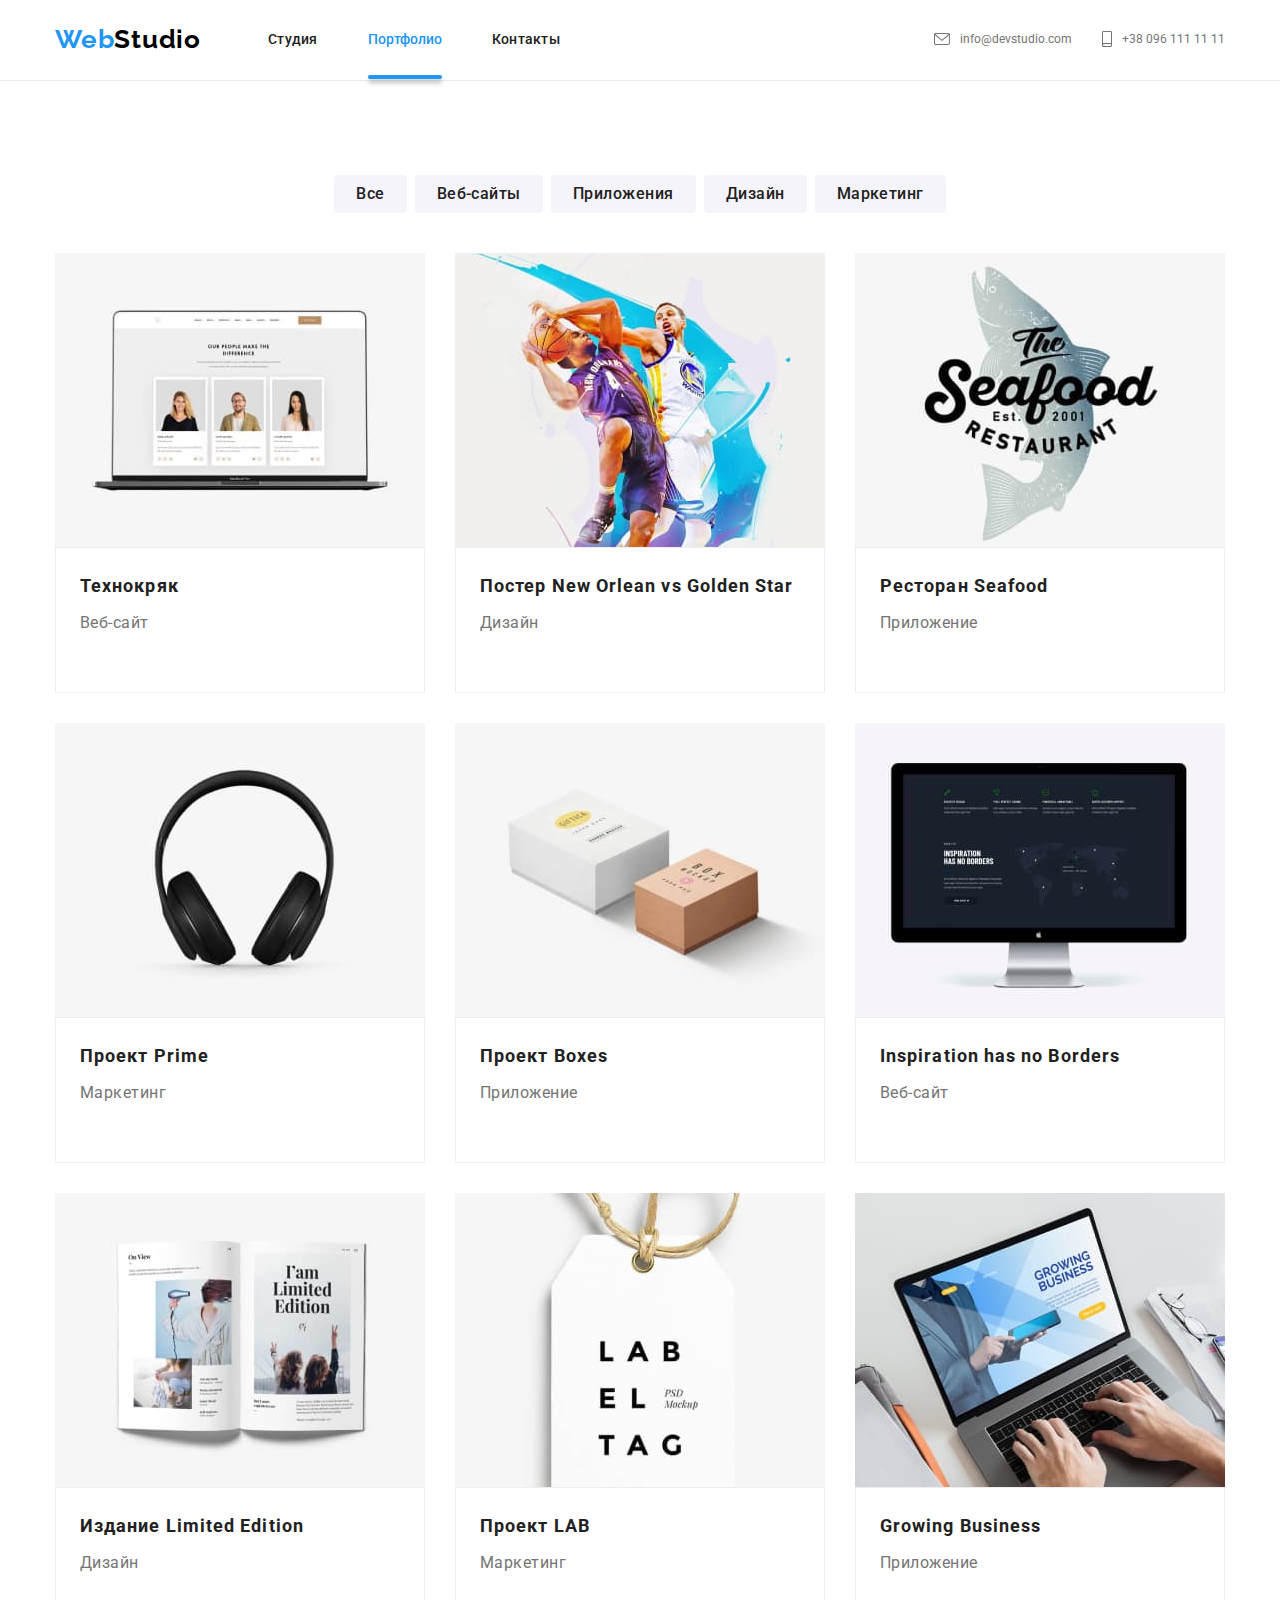
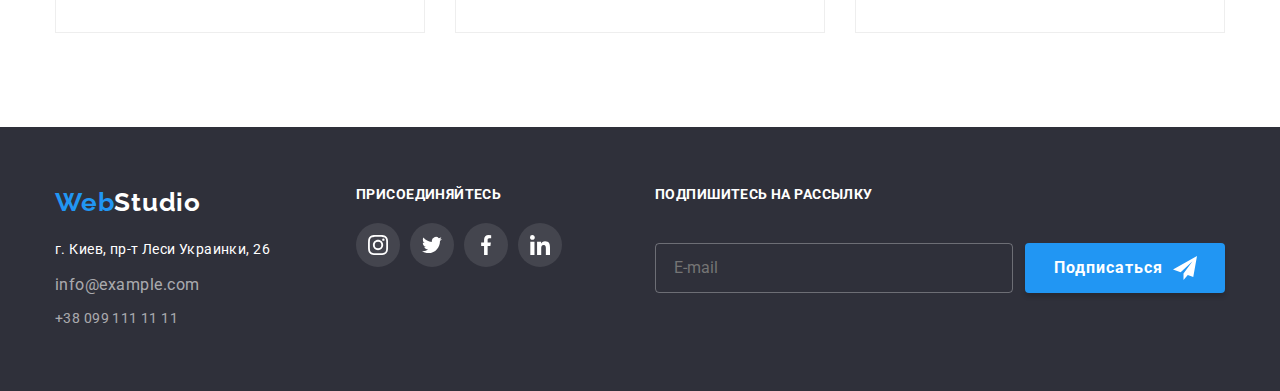
==== commit 5f76462c: "changes_hw-08" ====
--- a/portfolio.html
+++ b/portfolio.html
@@ -18,8 +18,7 @@
     
             <nav class="nav">
                 <a href="" class="logo header__logo link"><span class="logo__web">Web</span>Studio</a>
-                <button type="button" class="menu-button is-open" aria-expanded="false" aria-controls="mob-menu"
-                    data-menu-button>
+                <button type="button" class="menu-button is-open" aria-expanded="false" aria-controls="mob-menu" data-menu-button>
                     <svg width="40" height="40" aria-label="переключатель мобильного меню">
                         <use class="icon-cross" href="./images/icons.svg#icon-close_40px"></use>
                         <use class="icon-menu" href="./images/icons.svg#icon-menu_40px"></use>
@@ -44,22 +43,17 @@
                                 <use href="./images/icons.svg#icon-smartphone"></use>
                             </svg>
                             +38 096 111 11 11</a>
-    
                     </div>
     
     
                     <ul class="menu-soc-list list">
                         <li class="menu-soc-item"><a href="" class="menu-soc-link link">Instagram
-    
                             </a></li>
                         <li class="menu-soc-item"><a href="" class="menu-soc-link link">Twitter
-    
                             </a></li>
                         <li class="menu-soc-item"><a href="" class="menu-soc-link link">Facebook
-    
                             </a></li>
                         <li class="menu-soc-item"><a href="" class="menu-soc-link link">Linkedin
-    
                             </a></li>
                     </ul>
     
@@ -95,16 +89,15 @@
                         <div class="project-top-wrap">
                             <picture>
                                 <source srcset="
-                                                    ./images/project01.jpg 1x,
-                                                    ./images/project01.jpg 2x" media="(min-width: 1200px)" />
-                                <source srcset="
-                                                    ./images/project01-tab.jpg 1x,
-                                                    ./images/project01-tab-2x.jpg 2x" media="(min-width: 768px)" />
-                                <source srcset="
-                                                    ./images/project01-mob.jpg 1x,
-                                                    ./images/project01-mob-2x.jpg 2x" media="(min-width: 320px)" />
+                                    ./images/project01.jpg 1x,
+                                    ./images/project01.jpg 2x" media="(min-width: 1200px)" />
+                                <source srcset="
+                                    ./images/project01-tab.jpg 1x,
+                                    ./images/project01-tab-2x.jpg 2x" media="(min-width: 768px)" />
+                                <source srcset="
+                                    ./images/project01-mob.jpg 1x,
+                                    ./images/project01-mob-2x.jpg 2x" media="(min-width: 320px)" />
                                 <img src="./images/project01.jpg" alt="Project1" width="450" height="294">
-                        
                             </picture>
                         
                             <p class="project-top-text">
@@ -118,71 +111,68 @@
                             <h3 class="project-title">Технокряк</h3>
                             <p class="projects-text">Веб-сайт</p>
                         </div>
-                    </a>
-                    
-                </li>
-
-                <li class="project-item">
-                    <a href="" class="project-link link">
-                                            <div class="project-top-wrap">
-                                                <picture>
-                                                    <source srcset="
-                                                                        ./images/project02.jpg 1x,
-                                                                        ./images/project02.jpg 2x" media="(min-width: 1200px)" />
-                                                    <source srcset="
-                                                                        ./images/project02-tab.jpg 1x,
-                                                                        ./images/project02-tab-2x.jpg 2x" media="(min-width: 768px)" />
-                                                    <source srcset="
-                                                                        ./images/project02-mob.jpg 1x,
-                                                                        ./images/project02-mob-2x.jpg 2x" media="(min-width: 320px)" />
-                                                    <img src="./images/project02.jpg" alt="Project2" width="450" height="294">
+                    </a>  
+                </li>
+
+                <li class="project-item">
+                    <a href="" class="project-link link">
+                        <div class="project-top-wrap">
+                            <picture>
+                                <source srcset="
+                                    ./images/project02.jpg 1x,
+                                    ./images/project02.jpg 2x" media="(min-width: 1200px)" />
+                                <source srcset="
+                                    ./images/project02-tab.jpg 1x,
+                                    ./images/project02-tab-2x.jpg 2x" media="(min-width: 768px)" />
+                                <source srcset="
+                                    ./images/project02-mob.jpg 1x,
+                                    ./images/project02-mob-2x.jpg 2x" media="(min-width: 320px)" />
+                                <img src="./images/project02.jpg" alt="Project2" width="450" height="294">
+                            </picture>
+                        
+                            <p class="project-top-text">
+                                Ресурс предлагает комплексные предложения с разным уровнем функционала и сервисов. Все это позволит посетителю
+                                получить
+                                исчерпывающие сведения о компании или частном лице.
+                            </p>
+                        </div>
                                             
-                                                </picture>
-                                            
-                                            
-                                                <p class="project-top-text">
-                                                    Ресурс предлагает комплексные предложения с разным уровнем функционала и сервисов. Все это позволит посетителю
-                                                    получить
-                                                    исчерпывающие сведения о компании или частном лице.
-                                                </p>
-                                            </div>
-                                            
-                                            <div class="project-item-border">
-                                                <h3 class="project-title" lang="en">Постер New Orlean vs Golden Star</h3>
-                                                <p class="projects-text">Дизайн</p>
-                                            </div>
+                        <div class="project-item-border">
+                            <h3 class="project-title" lang="en">Постер New Orlean vs Golden Star</h3>
+                            <p class="projects-text">Дизайн</p>
+                        </div>
                     </a>
   
                 </li>
 
                 <li class="project-item">
                     <a href="" class="project-link link">
-                                            <div class="project-top-wrap">
-                                                <picture>
-                                                    <source srcset="
-                                                                        ./images/project03.jpg 1x,
-                                                                        ./images/project03.jpg 2x" media="(min-width: 1200px)" />
-                                                    <source srcset="
-                                                                        ./images/project03-tab.jpg 1x,
-                                                                        ./images/project03-tab-2x.jpg 2x" media="(min-width: 768px)" />
-                                                    <source srcset="
-                                                                        ./images/project03-mob.jpg 1x,
-                                                                        ./images/project03-mob-2x.jpg 2x" media="(min-width: 320px)" />
-                                                    <img src="./images/project03.jpg" alt="Project3" width="450" height="294">
-                                            
-                                                </picture>
-                                            
-                                                <p class="project-top-text">
-                                                    Ресурс предлагает комплексные предложения с разным уровнем функционала и сервисов. Все это позволит посетителю
-                                                    получить исчерпывающие сведения о компании или частном лице.
-                                                </p>
-                                            
-                                            </div>
-                                            
-                                            <div class="project-item-border">
-                                                <h3 class="project-title" lang="en">Ресторан Seafood</h3>
-                                                <p class="projects-text">Приложение</p>
-                                            </div>
+                        <div class="project-top-wrap">
+                            <picture>
+                                <source srcset="
+                                    ./images/project03.jpg 1x,
+                                    ./images/project03.jpg 2x" media="(min-width: 1200px)" />
+                                <source srcset="
+                                    ./images/project03-tab.jpg 1x,
+                                    ./images/project03-tab-2x.jpg 2x" media="(min-width: 768px)" />
+                                <source srcset="
+                                    ./images/project03-mob.jpg 1x,
+                                    ./images/project03-mob-2x.jpg 2x" media="(min-width: 320px)" />
+                                <img src="./images/project03.jpg" alt="Project3" width="450" height="294">
+                        
+                            </picture>
+                        
+                            <p class="project-top-text">
+                                Ресурс предлагает комплексные предложения с разным уровнем функционала и сервисов. Все это позволит посетителю
+                                получить исчерпывающие сведения о компании или частном лице.
+                            </p>
+                        
+                        </div>
+                        
+                        <div class="project-item-border">
+                            <h3 class="project-title" lang="en">Ресторан Seafood</h3>
+                            <p class="projects-text">Приложение</p>
+                        </div>
                     </a>
                     
  
@@ -190,185 +180,185 @@
 
                 <li class="project-item">
                     <a href="" class="project-link link">
-                                            <div class="project-top-wrap">
-                                                <picture>
-                                                    <source srcset="
-                                                                        ./images/project04.jpg 1x,
-                                                                        ./images/project04.jpg 2x" media="(min-width: 1200px)" />
-                                                    <source srcset="
-                                                                        ./images/project04-tab.jpg 1x,
-                                                                        ./images/project04-tab-2x.jpg 2x" media="(min-width: 768px)" />
-                                                    <source srcset="
-                                                                        ./images/project04-mob.jpg 1x,
-                                                                        ./images/project04-mob-2x.jpg 2x" media="(min-width: 320px)" />
-                                                    <img src="./images/project04.jpg" alt="Project4" width="450" height="294">
-                                            
-                                                </picture>
-                                            
-                                                <p class="project-top-text">
-                                                    Ресурс предлагает комплексные предложения с разным уровнем функционала и сервисов. Все это позволит посетителю
-                                                    получить исчерпывающие сведения о компании или частном лице.
-                                                </p>
-                                            </div>
-                                            
-                                            <div class="project-item-border">
-                                                <h3 class="project-title" lang="en">Проект Prime</h3>
-                                                <p class="projects-text">Маркетинг</p>
-                                            </div>
+                        <div class="project-top-wrap">
+                            <picture>
+                                <source srcset="
+                                    ./images/project04.jpg 1x,
+                                    ./images/project04.jpg 2x" media="(min-width: 1200px)" />
+                                <source srcset="
+                                    ./images/project04-tab.jpg 1x,
+                                    ./images/project04-tab-2x.jpg 2x" media="(min-width: 768px)" />
+                                <source srcset="
+                                    ./images/project04-mob.jpg 1x,
+                                    ./images/project04-mob-2x.jpg 2x" media="(min-width: 320px)" />
+                                <img src="./images/project04.jpg" alt="Project4" width="450" height="294">
+                        
+                            </picture>
+                        
+                            <p class="project-top-text">
+                                Ресурс предлагает комплексные предложения с разным уровнем функционала и сервисов. Все это позволит посетителю
+                                получить исчерпывающие сведения о компании или частном лице.
+                            </p>
+                        </div>
+                        
+                        <div class="project-item-border">
+                            <h3 class="project-title" lang="en">Проект Prime</h3>
+                            <p class="projects-text">Маркетинг</p>
+                        </div>
                     </a>
  
                 </li>
 
                 <li class="project-item">
                     <a href="" class="project-link link">
-                                            <div class="project-top-wrap">
-                                                <picture>
-                                                    <source srcset="
-                                                                        ./images/project05.jpg 1x,
-                                                                        ./images/project05.jpg 2x" media="(min-width: 1200px)" />
-                                                    <source srcset="
-                                                                        ./images/project05-tab.jpg 1x,
-                                                                        ./images/project05-tab-2x.jpg 2x" media="(min-width: 768px)" />
-                                                    <source srcset="
-                                                                        ./images/project05-mob.jpg 1x,
-                                                                        ./images/project05-mob-2x.jpg 2x" media="(min-width: 320px)" />
-                                                    <img src="./images/project05.jpg" alt="Project5" width="450" height="294">
-                                            
-                                                </picture>
-                                            
-                                                <p class="project-top-text">
-                                                    Ресурс предлагает комплексные предложения с разным уровнем функционала и сервисов. Все это позволит посетителю
-                                                    получить исчерпывающие сведения о компании или частном лице.
-                                                </p>
-                                            </div>
-                                            
-                                            <div class="project-item-border">
-                                                <h3 class="project-title" lang="en">Проект Boxes</h3>
-                                                <p class="projects-text">Приложение</p>
-                                            </div>
+                        <div class="project-top-wrap">
+                            <picture>
+                                <source srcset="
+                                    ./images/project05.jpg 1x,
+                                    ./images/project05.jpg 2x" media="(min-width: 1200px)" />
+                                <source srcset="
+                                    ./images/project05-tab.jpg 1x,
+                                    ./images/project05-tab-2x.jpg 2x" media="(min-width: 768px)" />
+                                <source srcset="
+                                    ./images/project05-mob.jpg 1x,
+                                    ./images/project05-mob-2x.jpg 2x" media="(min-width: 320px)" />
+                                <img src="./images/project05.jpg" alt="Project5" width="450" height="294">
+                        
+                            </picture>
+                        
+                            <p class="project-top-text">
+                                Ресурс предлагает комплексные предложения с разным уровнем функционала и сервисов. Все это позволит посетителю
+                                получить исчерпывающие сведения о компании или частном лице.
+                            </p>
+                        </div>
+                        
+                        <div class="project-item-border">
+                            <h3 class="project-title" lang="en">Проект Boxes</h3>
+                            <p class="projects-text">Приложение</p>
+                        </div>
                     </a>
 
                  </li>
 
                 <li class="project-item">
                     <a href="" class="project-link link">
-                                            <div class="project-top-wrap">
-                                                <picture>
-                                                    <source srcset="
-                                                                        ./images/project06.jpg 1x,
-                                                                        ./images/project06.jpg 2x" media="(min-width: 1200px)" />
-                                                    <source srcset="
-                                                                        ./images/project06-tab.jpg 1x,
-                                                                        ./images/project06-tab-2x.jpg 2x" media="(min-width: 768px)" />
-                                                    <source srcset="
-                                                                        ./images/project06-mob.jpg 1x,
-                                                                        ./images/project06-mob-2x.jpg 2x" media="(min-width: 320px)" />
-                                                    <img src="./images/project06.jpg" alt="Project6" width="450" height="294">
-                                            
-                                                </picture>
-                                            
-                                                <p class="project-top-text">
-                                                    Ресурс предлагает комплексные предложения с разным уровнем функционала и сервисов. Все это позволит посетителю
-                                                    получить исчерпывающие сведения о компании или частном лице.
-                                                </p>
-                                            </div>
-                                            
-                                            <div class="project-item-border">
-                                                <h3 class="project-title" lang="en">Inspiration has no Borders</h3>
-                                                <p class="projects-text">Веб-сайт</p>
-                                            </div>
-                    </a>
-
-                </li>
-
-                <li class="project-item">
-                    <a href="" class="project-link link">
-                                            <div class="project-top-wrap">
-                                                <picture>
-                                                    <source srcset="
-                                                                        ./images/project07.jpg 1x,
-                                                                        ./images/project07.jpg 2x" media="(min-width: 1200px)" />
-                                                    <source srcset="
-                                                                        ./images/project07-tab.jpg 1x,
-                                                                        ./images/project07-tab-2x.jpg 2x" media="(min-width: 768px)" />
-                                                    <source srcset="
-                                                                        ./images/project07-mob.jpg 1x,
-                                                                        ./images/project07-mob-2x.jpg 2x" media="(min-width: 320px)" />
-                                                    <img src="./images/project07.jpg" alt="Project7" width="450" height="294">
-                                            
-                                                </picture>
-                                            
-                                                <p class="project-top-text">
-                                                    Ресурс предлагает комплексные предложения с разным уровнем функционала и сервисов. Все это позволит посетителю
-                                                    получить исчерпывающие сведения о компании или частном лице.
-                                                </p>
-                                            </div>
-                                            
-                                            <div class="project-item-border">
-                                                <h3 class="project-title" lang="en">Издание Limited Edition</h3>
-                                                <p class="projects-text">Дизайн</p>
-                                            </div>
-                    </a>
-
-                </li>
-                <li class="project-item">
-                    <a href="" class="project-link link">
-                                            <div class="project-top-wrap">
-                                                <picture>
-                                                    <source srcset="
-                                                                        ./images/project08.jpg 1x,
-                                                                        ./images/project08.jpg 2x" media="(min-width: 1200px)" />
-                                                    <source srcset="
-                                                                        ./images/project08-tab.jpg 1x,
-                                                                        ./images/project08-tab-2x.jpg 2x" media="(min-width: 768px)" />
-                                                    <source srcset="
-                                                                        ./images/project08-mob.jpg 1x,
-                                                                        ./images/project08-mob-2x.jpg 2x" media="(min-width: 320px)" />
-                                                    <img src="./images/project08.jpg" alt="Project8" width="450" height="294">
-                                            
-                                                </picture>
-                                            
-                                                <p class="project-top-text">
-                                                    Ресурс предлагает комплексные предложения с разным уровнем функционала и сервисов. Все это позволит посетителю
-                                                    получить исчерпывающие сведения о компании или частном лице.
-                                                </p>
-                                            </div>
-                                            
-                                            <div class="project-item-border">
-                                                <h3 class="project-title" lang="en">Проект LAB</h3>
-                                                <p class="projects-text">Маркетинг</p>
-                                            </div>
-                    </a>
-
-                </li>
-
-                <li class="project-item">
-                    <a href="" class="project-link link">
-                                            <div class="project-top-wrap">
-                                                <picture>
-                                                    <source srcset="
-                                                                        ./images/project09.jpg 1x,
-                                                                        ./images/project09.jpg 2x" media="(min-width: 1200px)" />
-                                                    <source srcset="
-                                                                        ./images/project09-tab.jpg 1x,
-                                                                        ./images/project09-tab-2x.jpg 2x" media="(min-width: 768px)" />
-                                                    <source srcset="
-                                                                        ./images/project09-mob.jpg 1x,
-                                                                        ./images/project09-mob.jpg 2x" media="(min-width: 320px)" />
-                                                    <img src="./images/project09.jpg" alt="Project9" width="450" height="294">
-                                            
-                                                </picture>
-                                            
-                                                <p class="project-top-text">
-                                                    Ресурс предлагает комплексные предложения с разным уровнем функционала и сервисов. Все это позволит посетителю
-                                                    получить исчерпывающие сведения о компании или частном лице.
-                                                </p>
-                                            </div>
-                                            
-                                            <div class="project-item-border">
-                                                <h3 class="project-title" lang="en">Growing Business</h3>
-                                                <p class="projects-text">Приложение</p>
-                                            </div>
+                        <div class="project-top-wrap">
+                            <picture>
+                                <source srcset="
+                                    ./images/project06.jpg 1x,
+                                    ./images/project06.jpg 2x" media="(min-width: 1200px)" />
+                                <source srcset="
+                                    ./images/project06-tab.jpg 1x,
+                                    ./images/project06-tab-2x.jpg 2x" media="(min-width: 768px)" />
+                                <source srcset="
+                                    ./images/project06-mob.jpg 1x,
+                                    ./images/project06-mob-2x.jpg 2x" media="(min-width: 320px)" />
+                                <img src="./images/project06.jpg" alt="Project6" width="450" height="294">
+                        
+                            </picture>
+                        
+                            <p class="project-top-text">
+                                Ресурс предлагает комплексные предложения с разным уровнем функционала и сервисов. Все это позволит посетителю
+                                получить исчерпывающие сведения о компании или частном лице.
+                            </p>
+                        </div>
+                        
+                        <div class="project-item-border">
+                            <h3 class="project-title" lang="en">Inspiration has no Borders</h3>
+                            <p class="projects-text">Веб-сайт</p>
+                        </div>
+                    </a>
+
+                </li>
+
+                <li class="project-item">
+                    <a href="" class="project-link link">
+                        <div class="project-top-wrap">
+                            <picture>
+                                <source srcset="
+                                    ./images/project07.jpg 1x,
+                                    ./images/project07.jpg 2x" media="(min-width: 1200px)" />
+                                <source srcset="
+                                    ./images/project07-tab.jpg 1x,
+                                    ./images/project07-tab-2x.jpg 2x" media="(min-width: 768px)" />
+                                <source srcset="
+                                    ./images/project07-mob.jpg 1x,
+                                    ./images/project07-mob-2x.jpg 2x" media="(min-width: 320px)" />
+                                <img src="./images/project07.jpg" alt="Project7" width="450" height="294">
+                        
+                            </picture>
+                        
+                            <p class="project-top-text">
+                                Ресурс предлагает комплексные предложения с разным уровнем функционала и сервисов. Все это позволит посетителю
+                                получить исчерпывающие сведения о компании или частном лице.
+                            </p>
+                        </div>
+                        
+                        <div class="project-item-border">
+                            <h3 class="project-title" lang="en">Издание Limited Edition</h3>
+                            <p class="projects-text">Дизайн</p>
+                        </div>
+                    </a>
+
+                </li>
+                <li class="project-item">
+                    <a href="" class="project-link link">
+                        <div class="project-top-wrap">
+                            <picture>
+                                <source srcset="
+                                    ./images/project08.jpg 1x,
+                                    ./images/project08.jpg 2x" media="(min-width: 1200px)" />
+                                <source srcset="
+                                    ./images/project08-tab.jpg 1x,
+                                    ./images/project08-tab-2x.jpg 2x" media="(min-width: 768px)" />
+                                <source srcset="
+                                    ./images/project08-mob.jpg 1x,
+                                    ./images/project08-mob-2x.jpg 2x" media="(min-width: 320px)" />
+                                <img src="./images/project08.jpg" alt="Project8" width="450" height="294">
+                        
+                            </picture>
+                        
+                            <p class="project-top-text">
+                                Ресурс предлагает комплексные предложения с разным уровнем функционала и сервисов. Все это позволит посетителю
+                                получить исчерпывающие сведения о компании или частном лице.
+                            </p>
+                        </div>
+                        
+                        <div class="project-item-border">
+                            <h3 class="project-title" lang="en">Проект LAB</h3>
+                            <p class="projects-text">Маркетинг</p>
+                        </div>
+                    </a>
+
+                </li>
+
+                <li class="project-item">
+                    <a href="" class="project-link link">
+                        <div class="project-top-wrap">
+                            <picture>
+                                <source srcset="
+                                    ./images/project09.jpg 1x,
+                                    ./images/project09.jpg 2x" media="(min-width: 1200px)" />
+                                <source srcset="
+                                    ./images/project09-tab.jpg 1x,
+                                    ./images/project09-tab-2x.jpg 2x" media="(min-width: 768px)" />
+                                <source srcset="
+                                    ./images/project09-mob.jpg 1x,
+                                    ./images/project09-mob.jpg 2x" media="(min-width: 320px)" />
+                                <img src="./images/project09.jpg" alt="Project9" width="450" height="294">
+                        
+                            </picture>
+                        
+                            <p class="project-top-text">
+                                Ресурс предлагает комплексные предложения с разным уровнем функционала и сервисов. Все это позволит посетителю
+                                получить исчерпывающие сведения о компании или частном лице.
+                            </p>
+                        </div>
+                        
+                        <div class="project-item-border">
+                            <h3 class="project-title" lang="en">Growing Business</h3>
+                            <p class="projects-text">Приложение</p>
+                        </div>
                     </a>
  
                 </li>
@@ -380,66 +370,70 @@
                   
     </main>
 
-<footer class="footer">
-    <div class="container">
-        <div>
-            <a href="" class="logo logo--color-white link"><span class="logo__web">Web</span>Studio</a>
-            <address class="footer-contacts">
-                <ul class="footer-contacts__list list">
-                    <li class="footer-contacts__item ">
-                        <a href="" class="footer-contacts__link link">г. Киев, пр-т Леси Украинки, 26</a>
-                    </li>
-                    <li class="footer-contacts__mail">
-                        <a href="mailto:" class="footer-contacts__mail--link link">info@example.com</a>
-                    </li>
-                    <li class="footer-contacts__tel">
-                        <a href="tel:+380991111111" class="footer-contacts__tel--link link">+38 099 111 11 11</a>
-                    </li>
-                </ul>
-            </address>
+    <footer class="footer">
+        <div class="container">
+            <div class="footer-wrapper">
+                <div class="footer-communications">
+                    <a href="" class="logo logo--color-white link"><span class="logo__web">Web</span>Studio</a>
+                    <address class="footer-contacts">
+                        <ul class="footer-contacts__list list">
+                            <li class="footer-contacts__item ">
+                                <a href="" class="footer-contacts__link link">г. Киев, пр-т Леси Украинки, 26</a>
+                            </li>
+                            <li class="footer-contacts__mail">
+                                <a href="mailto:" class="footer-contacts__mail--link link">info@example.com</a>
+                            </li>
+                            <li class="footer-contacts__tel">
+                                <a href="tel:+380991111111" class="footer-contacts__tel--link link">+38 099 111 11 11</a>
+                            </li>
+                        </ul>
+                    </address>
+                </div>
+                <div class="social footer__social">
+                    <h3 class="social__title">присоединяйтесь</h3>
+                    <ul class="social__list list">
+                        <li class="social__item"><a href="" class="social__link link">
+                                <svg class="social__icon" width="20" height="20">
+                                    <use href="./images/icons.svg#icon-instagram"></use>
+                                </svg>
+                            </a></li>
+                        <li class="social__item"><a href="" class="social__link link">
+                                <svg class="social__icon" width="20" height="20">
+                                    <use href="./images/icons.svg#icon-twitter"></use>
+                                </svg>
+                            </a></li>
+                        <li class="social__item"><a href="" class="social__link link">
+                                <svg class="social__icon" width="20" height="20">
+                                    <use href="./images/icons.svg#icon-facebook"></use>
+                                </svg>
+                            </a></li>
+                        <li class="social__item"><a href="" class="social__link link">
+                                <svg class="social__icon" width="20" height="20">
+                                    <use href="./images/icons.svg#icon-linkedin"></use>
+                                </svg>
+                            </a></li>
+                    </ul>
+                </div>
+            </div>
+            <div class="footer-form">
+                <h3 class="social__title">подпишитесь на рассылку</h3>
+                <form class="footer-form__input">
+                    <input type="email" name="user-mail" id="sub" class="footer__input" required placeholder="E-mail" />
+                    <label for="sub" class="footer-label"></label>
+    
+                    <button type="submit" class="footer__btn">Подписаться
+                        <svg class="icon__send" width="24" height="24">
+                            <use href="./images/icons.svg#icon-send"></use>
+                        </svg>
+                    </button>
+    
+    
+    
+                </form>
+            </div>
         </div>
-        <div class="social footer__social">
-            <h3 class="social__title">присоединяйтесь</h3>
-            <ul class="social__list list">
-                <li class="social__item"><a href="" class="social__link link">
-                        <svg class="social__icon" width="20" height="20">
-                            <use href="./images/icons.svg#icon-instagram"></use>
-                        </svg>
-                    </a></li>
-                <li class="social__item"><a href="" class="social__link link">
-                        <svg class="social__icon" width="20" height="20">
-                            <use href="./images/icons.svg#icon-twitter"></use>
-                        </svg>
-                    </a></li>
-                <li class="social__item"><a href="" class="social__link link">
-                        <svg class="social__icon" width="20" height="20">
-                            <use href="./images/icons.svg#icon-facebook"></use>
-                        </svg>
-                    </a></li>
-                <li class="social__item"><a href="" class="social__link link">
-                        <svg class="social__icon" width="20" height="20">
-                            <use href="./images/icons.svg#icon-linkedin"></use>
-                        </svg>
-                    </a></li>
-            </ul>
-        </div>
-        <div class="footer-form">
-            <h3 class="social__title">подпишитесь на рассылку</h3>
-            <form class="footer-form__input">
-                <input type="email" name="user-mail" id="sub" class="footer__input" required placeholder="E-mail" />
-                <label for="sub" class="footer-label"></label>
-
-                <button type="submit" class="footer__btn">Подписаться
-                    <svg class="icon__send" width="24" height="24">
-                        <use href="./images/icons.svg#icon-send"></use>
-                    </svg>
-                </button>
-
-            </form>
-        </div>
-    </div>
-
-</footer>
+    
+    </footer>
 
 <script src="./js/menu.js"></script>
 
--- a/css/main.min.css
+++ b/css/main.min.css
@@ -1,2 +1,2 @@
-:root{--header-color: #212121;--main-title-color: #ffffff;--second-title-color: #757575;--typical-padding: 94px}p,h1,h2,h3,h4,h5,h6{margin:0}ul{margin:0;padding:0}img{display:block;max-width:100%;height:auto;width:100%}body{font-family:"Roboto", sans-serif;color:#ffffff}.list{padding:0;margin:0;list-style:none}.link{text-decoration:none}.visually-hidden{position:absolute;white-space:nowrap;width:1px;height:1px;overflow:hidden;border:0;padding:0;clip:rect(0 0 0 0);clip-path:inset(50%);margin:-1px}.container{padding-left:15px;padding-right:15px;margin:0 auto}@media screen and (min-width: 480px){.container{max-width:480px}}@media screen and (min-width: 768px){.container{max-width:768px}}@media screen and (min-width: 1200px){.container{max-width:1200px}}.header{position:relative;padding-top:10px;padding-bottom:10px;border-bottom:1px solid #ECECEC}@media screen and (min-width: 768px){.header{padding-top:0;padding-bottom:0}}@media screen and (min-width: 1200px){.header{padding-top:24px;padding-bottom:25px}}.header .nav{display:flex;align-items:center;justify-content:space-between}.menu-button{position:absolute;top:10px;right:15px;padding:0;display:flex;justify-content:center;align-items:center;width:40px;height:40px;border:none;background-color:transparent;cursor:pointer;z-index:99}@media screen and (min-width: 768px){.menu-button{display:none}}.menu-button .icon-menu{display:none}.menu-button.is-open .icon-menu{display:block}.menu-button.is-open .icon-menu:hover,.menu-button.is-open .icon-menu:focus{color:#2196F3}.menu-button.is-open .icon-cross{display:none}.menu-button.is-open .icon-cross:hover,.menu-button.is-open .icon-cross:focus{color:#2196F3}body.is-open{overflow:hidden}.mob-menu{background-color:#FFFFFF;padding:48px 40px}@media screen and (max-width: 767px){.mob-menu{display:none;position:fixed;top:0;left:0;z-index:1;width:100%;height:100%;overflow-y:scroll}.mob-menu.is-open{display:block}}@media screen and (min-width: 768px){.mob-menu{display:flex;justify-content:space-between;flex-grow:1;padding:21px 0}}@media screen and (min-width: 1200px){.mob-menu{padding:0 0}}.logo{font-family:'Raleway';font-weight:700;font-size:24px;line-height:1.17;letter-spacing:.03em}@media screen and (min-width: 1200px){.logo{font-size:26px;line-height:1.19}}.header__logo{color:#000000;margin-right:67px}.logo__web{font-family:'Raleway';font-style:normal;font-weight:700;font-size:24px;line-height:1.17;letter-spacing:.03em;color:#2196F3}@media screen and (min-width: 1200px){.logo__web{font-size:26px;line-height:1.19}}@media screen and (max-width: 767px){.menu{margin-bottom:302px;text-align:left}}@media screen and (min-width: 768px){.menu{display:flex;align-items:center}}@media screen and (max-width: 767px){.menu__item:not(:last-child){margin-bottom:32px}}@media screen and (min-width: 768px){.menu__item:not(:last-child){margin-right:50px}}@media screen and (max-width: 767px){.contacts{display:flex;flex-direction:column-reverse;margin-bottom:64px}}@media screen and (min-width: 768px){.contacts{display:flex;flex-direction:column;margin-bottom:0;margin-top:0;margin-left:84px}}@media screen and (min-width: 1200px){.contacts{flex-direction:row;display:flex;margin:0;margin-left:auto}}@media screen and (max-width: 767px){.menu__link{font-weight:500;font-size:40px;line-height:1.18;color:var(--header-color);transition-property:color;transition-duration:250ms;transition-timing-function:cubic-bezier(0.4, 0, 0.2, 1)}.menu__link:hover,.menu__link:focus{color:#2196F3}}@media screen and (min-width: 768px){.menu__link{font-size:14px;line-height:1.14;color:var(--header-color);transition-property:color;transition-duration:250ms;transition-timing-function:cubic-bezier(0.4, 0, 0.2, 1);position:relative}.menu__link:hover,.menu__link:focus{color:#2196F3}}@media screen and (min-width: 768px){.menu-soc-list{display:none}}.menu__link--current{font-weight:500;font-size:14px;line-height:1.14;color:#2196F3;transition-property:color;transition-duration:250ms;transition-timing-function:cubic-bezier(0.4, 0, 0.2, 1)}@media screen and (max-width: 767px){.menu__link--current{font-weight:500;font-size:40px;line-height:1.18;color:#2196F3;text-shadow:0px 4px 4px rgba(0,0,0,0.25)}}@media screen and (min-width: 768px){.menu__link--current{font-weight:500;font-size:14px;line-height:1.14;color:#2196F3;transition-property:color;transition-duration:250ms;transition-timing-function:cubic-bezier(0.4, 0, 0.2, 1);position:relative}}@media screen and (min-width: 768px){.menu__link--current::after{position:absolute;content:"";bottom:-32px;display:block;width:100%;height:4px;background-color:#2196F3;border-radius:2px;box-shadow:0px 4px 4px rgba(0,0,0,0.25)}}@media screen and (max-width: 767px){.contacts__mail{color:#757575;font-weight:500;font-size:24px;line-height:1.17;letter-spacing:.02em}.contacts__mail:hover,.contacts__mail:focus{color:#2196F3;text-shadow:0px 4px 4px rgba(0,0,0,0.25)}}@media screen and (min-width: 768px){.contacts__mail{font-size:12px;line-height:1.17;color:var(--second-title-color);display:flex;align-items:center;transition-property:color;transition-duration:250ms;transition-timing-function:cubic-bezier(0.4, 0, 0.2, 1)}.contacts__mail:hover,.contacts__mail:focus{color:#2196F3}}@media screen and (max-width: 767px){.contacts__tel{margin-left:0;margin-bottom:32px;font-weight:500;font-size:34px;line-height:1.18;letter-spacing:.02em}.contacts__tel:hover,.contacts__tel:focus{color:#2196F3;text-shadow:0px 4px 4px rgba(0,0,0,0.25)}}@media screen and (min-width: 768px){.contacts__tel{font-size:12px;line-height:1.17;color:var(--second-title-color);margin-left:0px;margin-top:10px;display:flex;align-items:center;transition-property:color;transition-duration:250ms;transition-timing-function:cubic-bezier(0.4, 0, 0.2, 1)}.contacts__tel:hover,.contacts__tel:focus{color:#2196F3}}@media screen and (min-width: 1200px){.contacts__tel{color:var(--second-title-color);margin-left:30px;margin-top:0;display:flex;align-items:center;transition-property:color;transition-duration:250ms;transition-timing-function:cubic-bezier(0.4, 0, 0.2, 1)}.contacts__tel:hover,.contacts__tel:focus{color:#2196F3}}@media screen and (max-width: 767px){.contacts__mail--icon{display:none}}@media screen and (min-width: 768px){.contacts__mail--icon{margin-right:10px;fill:currentColor}}@media screen and (max-width: 767px){.contacts__tel--icon{display:none}}@media screen and (min-width: 768px){.contacts__tel--icon{margin-right:10px;fill:currentColor}}@media screen and (min-width: 1200px){.contacts__tel--icon{margin-right:10px;fill:currentColor}}@media screen and (max-width: 767px){.menu-soc-list{display:flex}}.menu-soc-link{font-size:18px;line-height:1.22;letter-spacing:0.02em;color:#2196F3}@media screen and (max-width: 767px){.menu-soc-item:not(:first-child){margin-left:10px}}@media screen and (max-width: 767px){.menu-soc-item:not(:last-child):after{content:"";color:rgba(33,33,33,0.2);border-left:1px solid rgba(33,33,33,0.2);margin-left:10px}}.main{max-width:100%;margin-left:auto;margin-right:auto;background-color:#2F303A;background-image:linear-gradient(rgba(47,48,58,0.4), rgba(47,48,58,0.4)),url(../images/hero-bg-mob.jpg);background-repeat:no-repeat;background-position:center;background-size:cover;text-align:center;padding-top:118px;padding-bottom:118px}@media (min-device-pixel-ratio: 2), (min-resolution: 192dpi), (min-resolution: 2dppx){.main{background-image:linear-gradient(rgba(47,48,58,0.4), rgba(47,48,58,0.4)),url(../images/hero-bg-mob-2x.jpg)}}@media screen and (min-width: 768px){.main{padding-left:164px;padding-right:164px;background-image:linear-gradient(rgba(47,48,58,0.4), rgba(47,48,58,0.4)),url(../images/hero-bg-tab.jpg)}}@media screen and (min-width: 768px) and (min-device-pixel-ratio: 2), screen and (min-width: 768px) and (min-resolution: 192dpi), screen and (min-width: 768px) and (min-resolution: 2dppx){.main{background-image:linear-gradient(rgba(47,48,58,0.4), rgba(47,48,58,0.4)),url(../images/hero-bg-tab-2x.jpg)}}@media screen and (min-width: 1200px){.main{max-width:1600px;min-height:600px;padding-top:200px;padding-bottom:200px;background-image:linear-gradient(rgba(47,48,58,0.4), rgba(47,48,58,0.4)),url(../images/main-img.jpg)}}@media screen and (min-width: 1200px) and (min-device-pixel-ratio: 2), screen and (min-width: 1200px) and (min-resolution: 192dpi), screen and (min-width: 1200px) and (min-resolution: 2dppx){.main{background-image:linear-gradient(rgba(47,48,58,0.4), rgba(47,48,58,0.4)),url(../images/main-img-2x.jpg)}}.main-title{margin-top:0;margin-bottom:30px;margin-right:auto;margin-left:auto;font-weight:900;font-size:26px;line-height:1.62;text-transform:uppercase;max-width:360px;width:100%;text-align:center}@media screen and (min-width: 1200px){.main-title{padding-left:40px;padding-right:40px;font-size:44px;line-height:1.36;max-width:696px}}.main-btn{font-family:'Roboto';font-weight:700;font-size:16px;line-height:1.88;letter-spacing:.06em;color:#FFFFFF;cursor:pointer;background-color:#2196F3;min-width:200px;height:50px;box-shadow:0px 4px 4px rgba(0,0,0,0.15);border-radius:4px;align-items:center;border:0}.backdrop.is-hidden{visibility:hidden;opacity:0;pointer-events:none}.backdrop{position:fixed;top:0;left:0;width:100%;height:100%;background-color:rgba(0,0,0,0.2);transition:opacity 250ms cubic-bezier(0.4, 0, 0.2, 1),visibility 250ms cubic-bezier(0.4, 0, 0.2, 1);z-index:1;overflow-y:scroll}.backdrop.is-hidden .footer-input{transform:translate(-50%, -50%) scale(0)}.modal{position:absolute;top:50%;left:50%;transform:translate(-50%, -50%) scale(1);width:450px;min-height:581px;background-color:#ffffff;border-radius:5px;transition:transform 250ms cubic-bezier(0.4, 0, 0.2, 1);padding:40px}@media screen and (min-width: 1200px){.modal{width:528px;min-height:581px}}.modal-btn{position:absolute;top:8px;right:8px;width:30px;height:30px;padding:0;border:1px solid rgba(0,0,0,0.1);border-radius:50%;background-color:transparent;display:flex;align-items:center;justify-content:center;cursor:pointer}.icon-close:hover{fill:#2196F3}.modal-title{font-weight:700;font-size:20px;line-height:1.15;text-align:center;letter-spacing:0.03em;color:#212121;margin-bottom:12px}.modal-input{width:100%;height:40px;border:1px solid rgba(33,33,33,0.2);border-radius:4px;background-color:transparent;margin-bottom:10px;margin-top:4px;padding-left:40px;outline:transparent;transition-property:border-color;transition-duration:250ms;transition-timing-function:cubic-bezier(0.4, 0, 0.2, 1)}.modal-input:focus,.modal-input:hover{border-color:#2196F3}.modal-label{display:block;font-weight:400;font-size:12px;line-height:1.16;letter-spacing:0.01em;color:#757575;text-align:left}.modal-commit{width:100%;height:120px;border:1px solid rgba(33,33,33,0.2);border-radius:4px;background-color:transparent;resize:none;margin-top:4px;padding:12px;outline:transparent;transition-property:border-color;transition-duration:250ms;transition-timing-function:cubic-bezier(0.4, 0, 0.2, 1)}.modal-commit:focus,.modal-commit:hover{border-color:#2196F3}.modal-commit::placeholder{font-weight:400;font-size:12px;line-height:1.17;letter-spacing:0.01em;color:rgba(117,117,117,0.5)}.icon{position:relative;transition-property:fill;transition-duration:250ms;transition-timing-function:cubic-bezier(0.4, 0, 0.2, 1)}.icon:focus,.icon:hover{fill:#2196F3}.icon-modal-input{position:absolute;top:50%;transform:translateY(-50%);left:12px;display:inline-block;width:18px;height:18px;background-color:var(--main-title-color)}.modal-input:focus+.icon-modal-input{fill:#2196F3}.check-text{font-weight:400;font-size:12px;line-height:1.17;letter-spacing:0.03em;color:#757575;display:flex;align-items:center;transition-property:color;transition-duration:250ms;transition-timing-function:cubic-bezier(0.4, 0, 0.2, 1)}.check-text:focus,.check-text:hover{color:#2196F3}@media screen and (min-width: 1200px){.check-text{font-size:14px;line-height:1.71}}.check-text a{color:#2196F3}.check-text::before{content:'';width:16px;height:15px;border:1px solid #212121;border-radius:2px;margin-right:8px;outline:transparent;transition-property:color;transition-duration:250ms;transition-timing-function:cubic-bezier(0.4, 0, 0.2, 1)}.check-text:hover::before{content:'';width:16px;height:15px;border:1px solid #2196F3;border-radius:2px;margin-right:8px;outline:transparent}.input-check:checked+.check-text::before{background-color:#2196F3;background-image:url(../images/icon-check.svg);background-repeat:no-repeat;background-position:center;border:none}.modal-field-check{margin-top:20px;margin-bottom:30px}.properties{padding-top:60px;padding-bottom:60px}@media screen and (min-width: 1200px){.properties{padding-top:var(--typical-padding);padding-bottom:0}}.properties-list{display:flex;flex-wrap:wrap;gap:30px}.properties-title{font-weight:700;font-size:14px;line-height:1.14;letter-spacing:.03em;text-align:center;text-transform:uppercase;color:var(--header-color);margin-bottom:10px}.properties-text{font-weight:400;font-size:14px;line-height:1.71;letter-spacing:.03em;color:var(--second-title-color)}.properties-item{width:100%}@media screen and (min-width: 768px){.properties-item{width:calc((100% - 30px) / 2)}}@media screen and (min-width: 1200px){.properties-item{width:calc((100% - 90px) / 4)}}.properties-icon{width:100%;height:120px;display:flex;margin-bottom:30px;justify-content:center;align-items:center;border-radius:4px;background-color:#F5F4FA}.team{background-color:#F5F4FA;padding-top:60px;padding-bottom:60px}@media screen and (min-width: 768px){.team{padding-top:60px;padding-bottom:60px}}@media screen and (min-width: 1200px){.team{padding-top:var(--typical-padding);padding-bottom:var(--typical-padding)}}.team-first-title{font-weight:700;font-size:36px;line-height:1.18;letter-spacing:.03em;text-align:center;color:var(--header-color);margin-bottom:50px}@media screen and (min-width: 1200px){.team-first-title{line-height:1.17}}.team-list{display:flex;flex-wrap:wrap;gap:30px}.team-second-title{font-weight:500;font-size:16px;line-height:1.19;letter-spacing:.03em;color:var(--header-color);text-align:center;margin-top:30px;margin-bottom:10px}.team-text{font-size:16px;line-height:1.19;letter-spacing:.03em;color:var(--second-title-color);text-align:center}.team-description{padding-bottom:16px}.team-item{background-color:var(--main-title-color);padding-bottom:30px;filter:drop-shadow(0px 4px 4px rgba(0,0,0,0.25));border-radius:0px 0px 4px 4px;width:100%}@media screen and (min-width: 768px){.team-item{width:calc((100% - 30px) / 2)}}@media screen and (min-width: 1200px){.team-item{width:calc((100% - 90px) / 4)}}.team-soc-list{display:flex;justify-content:center}.team-soc-item{width:44px;height:44px;margin-left:10px}.team-soc-item:first-child{margin-left:0}.team-soc-link{display:flex;align-items:center;justify-content:center;width:100%;height:100%;border-radius:50%;cursor:pointer;transition-property:background-color;transition-duration:250ms;transition-timing-function:cubic-bezier(0.4, 0, 0.2, 1)}.team-soc-link:hover,.team-soc-link:focus{background-color:#2196F3}.team-soc-icon{background-color:#FFFFFF;fill:#AFB1B8;transition-property:background-color;transition-duration:250ms;transition-timing-function:cubic-bezier(0.4, 0, 0.2, 1)}.team-soc-link:hover .team-soc-icon,.team-soc-link:focus .team-soc-icon{background-color:#2196F3;fill:#FFFFFF}@media screen and (max-width: 1199px){.work{display:none}}@media screen and (min-width: 1200px){.work{padding-top:var(--typical-padding);padding-bottom:var(--typical-padding)}}.work-title{font-weight:700;font-size:36px;line-height:1.17;letter-spacing:.03em;text-align:center;color:var(--header-color);margin-bottom:50px}.work-list{display:flex}.work-item+.work-item{margin-left:30px}.thumb-work{position:relative}.thumb-work-title{font-style:normal;font-size:14px;line-height:16px;text-align:center;letter-spacing:0.03em;text-transform:uppercase;display:flex;align-items:center;justify-content:center}.thumb-work>.thumb-work-title{position:absolute;bottom:0;left:0;width:370px;height:70px;background:rgba(47,48,58,0.8)}.clients{padding-top:60px;padding-bottom:60px}@media screen and (min-width: 768px){.clients{padding-top:60px;padding-bottom:60px}}@media screen and (min-width: 1200px){.clients{padding-top:var(--typical-padding);padding-bottom:var(--typical-padding)}}.clients__title{font-weight:700;font-size:36px;line-height:1.17;letter-spacing:.03em;text-align:center;color:var(--header-color);margin-bottom:50px}.clients__list{display:flex;flex-wrap:wrap;gap:30px}.clients__item{height:92px;width:100%;width:calc((100% - 30px) / 2)}@media screen and (min-width: 768px){.clients__item{width:calc((100% - 60px) / 3)}}@media screen and (min-width: 1200px){.clients__item{width:calc((100% - 150px) / 6)}}.clients__link{display:flex;align-items:center;justify-content:center;width:100%;height:92px;background-color:var(--main-title-color);fill:#AFB1B8;border:1px solid #AFB1B8;border-radius:4px;transition-property:border-color;transition-duration:250ms;transition-timing-function:cubic-bezier(0.4, 0, 0.2, 1);transition-property:fill;transition-duration:250ms;transition-timing-function:cubic-bezier(0.4, 0, 0.2, 1)}.clients__link:hover,.clients__link:focus{border-color:#2196F3;fill:#2196F3}.clients-icon{width:100%;fill:#ffffff;transition-property:border-color;transition-duration:250ms;transition-timing-function:cubic-bezier(0.4, 0, 0.2, 1);transition-property:fill;transition-duration:250ms;transition-timing-function:cubic-bezier(0.4, 0, 0.2, 1)}.clients__link:hover .clients-icon,.clients__link:focus .clients-icon{border-color:#2196F3;fill:#2196F3}.footer{background-color:#2F303A;padding-top:60px;padding-bottom:60px}@media screen and (max-width: 767px){.footer{text-align:center}}@media screen and (max-width: 1199px){.footer{text-align:center}}@media screen and (max-width: 1199px){.footer{text-align:center}}@media screen and (min-width: 1200px){.footer{background-color:#2F303A;padding-top:60px;padding-bottom:60px;display:flex}.footer .container{display:flex}}@media screen and (min-width: 768px){.footer-wrapper{display:flex;justify-content:center}}.logo--color-white{color:#FFFFFF}@media screen and (max-width: 767px){.footer-contacts{text-align:center;margin-top:20px;margin-bottom:60px}}@media screen and (min-width: 768px){.footer-contacts{margin-top:20px}}@media screen and (min-width: 1200px){.footer-contacts{margin-top:20px}}.footer-contacts__link{font-style:normal;font-size:14px;line-height:1.71;letter-spacing:.03em;color:#FFFFFF;transition-property:color;transition-duration:250ms;transition-timing-function:cubic-bezier(0.4, 0, 0.2, 1)}.footer-contacts__link:hover,.footer-contacts__link:focus{color:#2196F3}.footer-contacts__mail{margin-top:9px}.footer-contacts__mail--link{font-style:normal;font-size:14x;line-height:1.71;letter-spacing:.03em;color:rgba(255,255,255,0.6);transition-property:color;transition-duration:250ms;transition-timing-function:cubic-bezier(0.4, 0, 0.2, 1)}.footer-contacts__mail--link:hover,.footer-contacts__mail--link:focus{color:#2196F3}.footer-contacts__tel{margin-top:9px}.footer-contacts__tel--link{font-style:normal;font-size:14px;line-height:1.71;letter-spacing:.03em;color:rgba(255,255,255,0.6);transition-property:color;transition-duration:250ms;transition-timing-function:cubic-bezier(0.4, 0, 0.2, 1)}.footer-contacts__tel--link:hover,.footer-contacts__tel--link:focus{color:#2196F3}@media screen and (min-width: 768px){.footer-communications{margin-right:165px}}@media screen and (min-width: 1200px){.footer-communications{margin-right:70px}}.social__title{font-weight:700;font-size:14px;line-height:1.14;letter-spacing:.03em;text-transform:uppercase;color:var(--main-title-color);margin-bottom:20px}.social__list{display:flex;justify-content:center}.social__item{width:44px;height:44px;margin-left:10px}.social__item:first-child{margin-left:0}.social__link{display:flex;align-items:center;justify-content:center;width:100%;height:100%;border-radius:50%;cursor:pointer;background-color:rgba(255,255,255,0.1);transition-property:background-color;transition-duration:250ms;transition-timing-function:cubic-bezier(0.4, 0, 0.2, 1)}.social__link:hover,.social__link:focus{background-color:#2196F3}.social__icon{fill:#FFFFFF;background-color:#44454e;transition-property:background-color;transition-duration:250ms;transition-timing-function:cubic-bezier(0.4, 0, 0.2, 1)}.social__link:hover .social__icon,.social__link:focus .social__icon{fill:#FFFFFF;background-color:#2196F3}@media screen and (max-width: 767px){.footer__social{text-align:center;margin-bottom:60px}}@media screen and (min-width: 768px){.footer__social{margin-right:93px}}@media screen and (min-width: 1200px){.footer__social{margin-right:93px}}@media screen and (min-width: 768px){.footer-form{margin-top:60px}}@media screen and (min-width: 1200px){.footer-form{margin:0}}@media screen and (max-width: 767px){.footer__input{width:100%;height:50px;border:1px solid rgba(255,255,255,0.3);border-radius:4px;background-color:transparent;outline:transparent;color:#FFFFFF;margin-top:20px;margin-bottom:20px}.footer__input::placeholder{font-weight:400;font-size:16px;line-height:1.25;letter-spacing:0.03em;color:rgba(255,255,255,0.6)}}@media screen and (min-width: 768px){.footer__input{width:450px;height:50px;border:1px solid rgba(255,255,255,0.3);border-radius:4px;background-color:transparent;outline:transparent;color:#FFFFFF;margin-top:20px;margin-bottom:20px}.footer__input::placeholder{font-weight:400;font-size:16px;line-height:1.25;letter-spacing:0.03em;color:rgba(255,255,255,0.6)}}@media screen and (min-width: 1200px){.footer__input{width:358px;height:50px;border:1px solid rgba(255,255,255,0.3);border-radius:4px;background-color:transparent;outline:transparent;color:#FFFFFF;padding-left:18px}.footer__input::placeholder{font-weight:400;font-size:16px;line-height:1.25;letter-spacing:0.03em;color:rgba(255,255,255,0.6)}}@media screen and (max-width: 767px){.footer-form__input{display:block}}@media screen and (min-width: 768px){.footer-form__input{display:block}}@media screen and (min-width: 1200px){.footer-form__input{display:flex;align-items:center;justify-content:center}}@media screen and (max-width: 767px){.footer__btn{margin:0 auto;display:flex;align-items:center;justify-content:center;font-weight:700;font-size:16px;line-height:1.88;letter-spacing:.06em;color:#FFFFFF;cursor:pointer;background-color:#2196F3;min-width:200px;height:50px;box-shadow:0px 4px 4px rgba(0,0,0,0.15);border-radius:4px;border:0;padding:0}}@media screen and (min-width: 768px){.footer__btn{margin:0 auto;display:flex;align-items:center;justify-content:center;font-weight:700;font-size:16px;line-height:1.88;letter-spacing:.06em;color:#FFFFFF;cursor:pointer;background-color:#2196F3;min-width:200px;height:50px;box-shadow:0px 4px 4px rgba(0,0,0,0.15);border-radius:4px;border:0;padding:0}}@media screen and (min-width: 1200px){.footer__btn{font-weight:700;font-size:16px;line-height:1.88;letter-spacing:.06em;color:#FFFFFF;cursor:pointer;background-color:#2196F3;min-width:200px;height:50px;margin-left:12px;box-shadow:0px 4px 4px rgba(0,0,0,0.15);border-radius:4px;display:flex;align-items:center;justify-content:center;border:0;padding-right:28px;padding-left:29px;padding-top:0;padding-bottom:0}}@media screen and (min-width: 1200px){.footer__btn .icon__send{margin-left:10px}}.portfolio{padding-top:60px;padding-bottom:60px}@media screen and (min-width: 768px){.portfolio{padding-top:60px;padding-bottom:60px}}@media screen and (min-width: 1200px){.portfolio{padding-top:var(--typical-padding);padding-bottom:var(--typical-padding)}}.potfolio-filters-list{display:flex;flex-wrap:wrap;gap:15px;margin-bottom:50px;width:100%}@media screen and (min-width: 768px){.potfolio-filters-list{margin-bottom:40px;gap:15px 8px;justify-content:center}}.portfolio-filter-btn{font-family:inherit;font-style:normal;font-weight:500;font-size:16px;line-height:1.62;letter-spacing:.03em;background-color:#F5F4FA;color:#212121;cursor:pointer;padding:6px 22px 6px 22px;border-radius:4px;border:0;transition-property:color, box-shadow, background-color;transition-duration:250ms;transition-timing-function:cubic-bezier(0.4, 0, 0.2, 1)}.portfolio-filter-btn:hover,.portfolio-filter-btn:focus{background-color:#2196F3;color:#FFFFFF;box-shadow:0px 3px 1px rgba(0,0,0,0.1),0px 1px 2px rgba(0,0,0,0.08),0px 2px 2px rgba(0,0,0,0.12)}.projects-list{display:flex;flex-wrap:wrap;gap:30px}.project-item{cursor:pointer;transition-property:box-shadow;transition-duration:250ms;transition-timing-function:cubic-bezier(0.4, 0, 0.2, 1);width:100%}.project-item:hover,.project-item:hover{box-shadow:0px 1px 1px rgba(0,0,0,0.12),0px 4px 4px rgba(0,0,0,0.06),1px 4px 6px rgba(0,0,0,0.16)}@media screen and (min-width: 768px){.project-item{width:calc((100% - 30px) / 2)}}@media screen and (min-width: 1200px){.project-item{width:calc((100% - 60px) / 3)}}.project-title{font-style:normal;font-weight:700;font-size:18px;line-height:2;letter-spacing:.06em;color:#212121;margin-bottom:4px}.projects-text{font-size:16px;line-height:1.88;letter-spacing:.03em;color:#757575}.project-item-border{border:1px solid #EEEEEE;padding:20px 24px;flex-grow:1}.project-top-wrap{position:relative;overflow:hidden}.project-top-text{position:absolute;top:0;font-size:18px;line-height:1.56;letter-spacing:.03em;color:#FFFFFF;background-color:rgba(33,150,243,0.9);padding:63px 24px;height:100%;overflow:auto;transform:translateY(100%);transition:transform 250ms cubic-bezier(0.4, 0, 0.2, 1)}.project-item:hover .project-top-text{transform:translateY(0)}.project-link{display:flex;flex-direction:column;height:100%;width:100%}
+:root{--header-color: #212121;--main-title-color: #ffffff;--second-title-color: #757575;--typical-padding: 94px}p,h1,h2,h3,h4,h5,h6{margin:0}ul{margin:0;padding:0}img{display:block;max-width:100%;height:auto;width:100%}body{font-family:"Roboto", sans-serif;color:#ffffff}body.is-open{overflow:hidden}.list{padding:0;margin:0;list-style:none}.link{text-decoration:none}.visually-hidden{position:absolute;white-space:nowrap;width:1px;height:1px;overflow:hidden;border:0;padding:0;clip:rect(0 0 0 0);clip-path:inset(50%);margin:-1px}.container{padding-left:15px;padding-right:15px;margin:0 auto}@media screen and (min-width: 480px){.container{max-width:480px}}@media screen and (min-width: 768px){.container{max-width:768px}}@media screen and (min-width: 1200px){.container{max-width:1200px}}.header{border-bottom:1px solid #ECECEC}@media screen and (max-width: 767px){.header{position:relative}.header .container{height:100%}}@media screen and (min-width: 768px){.header{padding-top:0;padding-bottom:0}}@media screen and (min-width: 1200px){.header{padding-top:24px;padding-bottom:25px}}.header .nav{display:flex;align-items:center;justify-content:space-between}.menu-button{position:fixed;right:15px;padding:0;display:flex;justify-content:center;align-items:center;width:40px;height:40px;border:none;background-color:transparent;cursor:pointer;z-index:99}@media screen and (min-width: 768px){.menu-button{display:none}}.menu-button .icon-menu{display:none}.menu-button.is-open{position:relative;right:0}.menu-button.is-open .icon-menu{display:block}.menu-button.is-open .icon-menu:hover,.menu-button.is-open .icon-menu:focus{color:#2196F3}.menu-button.is-open .icon-cross{display:none}.menu-button.is-open .icon-cross:hover,.menu-button.is-open .icon-cross:focus{color:#2196F3}.mob-menu{background-color:#FFFFFF;padding:48px 40px}@media screen and (max-width: 767px){.mob-menu{display:none;position:fixed;top:0;left:0;z-index:1;width:100%;height:100%;overflow-y:scroll}.mob-menu.is-open{display:block}}@media screen and (min-width: 768px){.mob-menu{display:flex;justify-content:space-between;flex-grow:1;padding:21px 0}}@media screen and (min-width: 1200px){.mob-menu{padding:0 0}}.logo{font-family:'Raleway';font-weight:700;font-size:24px;line-height:1.17;letter-spacing:.03em}@media screen and (min-width: 1200px){.logo{font-size:26px;line-height:1.19}}.header__logo{color:#000000;margin-right:67px}@media screen and (max-width: 767px){.header__logo{padding-top:16px;padding-bottom:16px}}.logo__web{font-family:'Raleway';font-style:normal;font-weight:700;font-size:24px;line-height:1.17;letter-spacing:.03em;color:#2196F3}@media screen and (min-width: 1200px){.logo__web{font-size:26px;line-height:1.19}}@media screen and (max-width: 767px){.menu{margin-bottom:302px;text-align:left}}@media screen and (min-width: 768px){.menu{display:flex;align-items:center}}@media screen and (max-width: 767px){.menu__item:not(:last-child){margin-bottom:32px}}@media screen and (min-width: 768px){.menu__item:not(:last-child){margin-right:50px}}@media screen and (max-width: 767px){.contacts{display:flex;flex-direction:column-reverse;margin-bottom:64px}}@media screen and (min-width: 768px){.contacts{display:flex;flex-direction:column;margin-bottom:0;margin-top:0;margin-left:84px}}@media screen and (min-width: 1200px){.contacts{flex-direction:row;display:flex;margin:0;margin-left:auto}}@media screen and (max-width: 767px){.menu__link{font-weight:500;font-size:40px;line-height:1.18;color:var(--header-color);transition-property:color;transition-duration:250ms;transition-timing-function:cubic-bezier(0.4, 0, 0.2, 1)}.menu__link:hover,.menu__link:focus{color:#2196F3}}@media screen and (min-width: 768px){.menu__link{font-weight:500;font-size:14px;line-height:1.14;letter-spacing:.02em;color:var(--header-color);transition-property:color;transition-duration:250ms;transition-timing-function:cubic-bezier(0.4, 0, 0.2, 1);position:relative}.menu__link:hover,.menu__link:focus{color:#2196F3}}@media screen and (min-width: 768px){.menu-soc-list{display:none}}.menu__link--current{font-weight:500;font-size:14px;line-height:1.14;color:#2196F3;transition-property:color;transition-duration:250ms;transition-timing-function:cubic-bezier(0.4, 0, 0.2, 1)}@media screen and (max-width: 767px){.menu__link--current{font-weight:500;font-size:40px;line-height:1.18;color:#2196F3;text-shadow:0px 4px 4px rgba(0,0,0,0.25)}}@media screen and (min-width: 768px){.menu__link--current{font-weight:500;font-size:14px;line-height:1.14;color:#2196F3;transition-property:color;transition-duration:250ms;transition-timing-function:cubic-bezier(0.4, 0, 0.2, 1);position:relative}}@media screen and (min-width: 768px){.menu__link--current::after{position:absolute;content:"";bottom:-32px;display:block;width:100%;height:4px;background-color:#2196F3;border-radius:2px;box-shadow:0px 4px 4px rgba(0,0,0,0.25)}}@media screen and (max-width: 767px){.contacts__mail{color:#757575;font-weight:500;font-size:24px;line-height:1.17;letter-spacing:.02em}.contacts__mail:hover,.contacts__mail:focus{color:#2196F3;text-shadow:0px 4px 4px rgba(0,0,0,0.25)}}@media screen and (min-width: 768px){.contacts__mail{font-size:12px;line-height:1.17;color:var(--second-title-color);display:flex;align-items:center;transition-property:color;transition-duration:250ms;transition-timing-function:cubic-bezier(0.4, 0, 0.2, 1)}.contacts__mail:hover,.contacts__mail:focus{color:#2196F3}}@media screen and (max-width: 767px){.contacts__tel{margin-left:0;margin-bottom:32px;font-weight:500;font-size:34px;line-height:1.18;letter-spacing:.02em}.contacts__tel:hover,.contacts__tel:focus{color:#2196F3;text-shadow:0px 4px 4px rgba(0,0,0,0.25)}}@media screen and (min-width: 768px){.contacts__tel{font-size:12px;line-height:1.17;color:var(--second-title-color);margin-left:0px;margin-top:10px;display:flex;align-items:center;transition-property:color;transition-duration:250ms;transition-timing-function:cubic-bezier(0.4, 0, 0.2, 1)}.contacts__tel:hover,.contacts__tel:focus{color:#2196F3}}@media screen and (min-width: 1200px){.contacts__tel{color:var(--second-title-color);margin-left:30px;margin-top:0;display:flex;align-items:center;transition-property:color;transition-duration:250ms;transition-timing-function:cubic-bezier(0.4, 0, 0.2, 1)}.contacts__tel:hover,.contacts__tel:focus{color:#2196F3}}@media screen and (max-width: 767px){.contacts__mail--icon{display:none}}@media screen and (min-width: 768px){.contacts__mail--icon{margin-right:10px;fill:currentColor}}@media screen and (max-width: 767px){.contacts__tel--icon{display:none}}@media screen and (min-width: 768px){.contacts__tel--icon{margin-right:10px;fill:currentColor}}@media screen and (max-width: 767px){.menu-soc-list{display:flex}}.menu-soc-link{font-size:18px;line-height:1.22;letter-spacing:0.02em;color:#2196F3}@media screen and (max-width: 767px){.menu-soc-item:not(:first-child){margin-left:10px}}@media screen and (max-width: 767px){.menu-soc-item:not(:last-child):after{content:"";color:rgba(33,33,33,0.2);border-left:1px solid rgba(33,33,33,0.2);margin-left:10px}}.main{max-width:100%;margin-left:auto;margin-right:auto;background-color:#2F303A;background-image:linear-gradient(rgba(47,48,58,0.4), rgba(47,48,58,0.4)),url(../images/hero-bg-mob.jpg);background-repeat:no-repeat;background-position:center;background-size:cover;text-align:center;padding-top:118px;padding-bottom:118px}@media (min-device-pixel-ratio: 2), (min-resolution: 192dpi), (min-resolution: 2dppx){.main{background-image:linear-gradient(rgba(47,48,58,0.4), rgba(47,48,58,0.4)),url(../images/hero-bg-mob-2x.jpg)}}@media screen and (min-width: 768px){.main{padding-left:164px;padding-right:164px;background-image:linear-gradient(rgba(47,48,58,0.4), rgba(47,48,58,0.4)),url(../images/hero-bg-tab.jpg)}}@media screen and (min-width: 768px) and (min-device-pixel-ratio: 2), screen and (min-width: 768px) and (min-resolution: 192dpi), screen and (min-width: 768px) and (min-resolution: 2dppx){.main{background-image:linear-gradient(rgba(47,48,58,0.4), rgba(47,48,58,0.4)),url(../images/hero-bg-tab-2x.jpg)}}@media screen and (min-width: 1200px){.main{max-width:1600px;min-height:600px;padding-top:200px;padding-bottom:200px;background-image:linear-gradient(rgba(47,48,58,0.4), rgba(47,48,58,0.4)),url(../images/main-img.jpg)}}@media screen and (min-width: 1200px) and (min-device-pixel-ratio: 2), screen and (min-width: 1200px) and (min-resolution: 192dpi), screen and (min-width: 1200px) and (min-resolution: 2dppx){.main{background-image:linear-gradient(rgba(47,48,58,0.4), rgba(47,48,58,0.4)),url(../images/main-img-2x.jpg)}}.main-title{margin-top:0;margin-bottom:30px;margin-right:auto;margin-left:auto;font-weight:900;font-size:26px;line-height:1.62;text-transform:uppercase;max-width:360px;width:100%;text-align:center}@media screen and (min-width: 1200px){.main-title{padding-left:40px;padding-right:40px;font-size:44px;line-height:1.36;max-width:696px}}.main-btn{font-family:'Roboto';font-weight:700;font-size:16px;line-height:1.88;letter-spacing:.06em;color:#FFFFFF;cursor:pointer;background-color:#2196F3;min-width:200px;height:50px;box-shadow:0px 4px 4px rgba(0,0,0,0.15);border-radius:4px;align-items:center;border:0}.backdrop.is-hidden{visibility:hidden;opacity:0;pointer-events:none}.backdrop{position:fixed;top:0;left:0;width:100%;height:100%;background-color:rgba(0,0,0,0.2);transition:opacity 250ms cubic-bezier(0.4, 0, 0.2, 1),visibility 250ms cubic-bezier(0.4, 0, 0.2, 1);z-index:1;overflow-y:scroll}.backdrop.is-hidden .footer-input{transform:translate(-50%, -50%) scale(0)}.modal{position:absolute;top:50%;left:50%;transform:translate(-50%, -50%) scale(1);width:450px;min-height:581px;background-color:#ffffff;border-radius:5px;transition:transform 250ms cubic-bezier(0.4, 0, 0.2, 1);padding:40px}@media screen and (min-width: 1200px){.modal{width:528px;min-height:581px}}.modal-btn{position:absolute;top:8px;right:8px;width:30px;height:30px;padding:0;border:1px solid rgba(0,0,0,0.1);border-radius:50%;background-color:transparent;display:flex;align-items:center;justify-content:center;cursor:pointer}.icon-close:hover{fill:#2196F3}.modal-title{font-weight:700;font-size:20px;line-height:1.15;text-align:center;letter-spacing:0.03em;color:#212121;margin-bottom:12px}.modal-input{width:100%;height:40px;border:1px solid rgba(33,33,33,0.2);border-radius:4px;background-color:transparent;margin-bottom:10px;margin-top:4px;padding-left:40px;outline:transparent;transition-property:border-color;transition-duration:250ms;transition-timing-function:cubic-bezier(0.4, 0, 0.2, 1)}.modal-input:focus,.modal-input:hover{border-color:#2196F3}.modal-label{display:block;font-weight:400;font-size:12px;line-height:1.16;letter-spacing:0.01em;color:#757575;text-align:left}.modal-commit{width:100%;height:120px;border:1px solid rgba(33,33,33,0.2);border-radius:4px;background-color:transparent;resize:none;margin-top:4px;padding:12px;outline:transparent;transition-property:border-color;transition-duration:250ms;transition-timing-function:cubic-bezier(0.4, 0, 0.2, 1)}.modal-commit:focus,.modal-commit:hover{border-color:#2196F3}.modal-commit::placeholder{font-weight:400;font-size:12px;line-height:1.17;letter-spacing:0.01em;color:rgba(117,117,117,0.5)}.icon{position:relative;transition-property:fill;transition-duration:250ms;transition-timing-function:cubic-bezier(0.4, 0, 0.2, 1)}.icon:focus,.icon:hover{fill:#2196F3}.icon-modal-input{position:absolute;top:50%;transform:translateY(-50%);left:12px;display:inline-block;width:18px;height:18px;background-color:var(--main-title-color)}.modal-input:focus+.icon-modal-input{fill:#2196F3}.check-text{font-weight:400;font-size:12px;line-height:1.17;letter-spacing:0.03em;color:#757575;display:flex;align-items:center;transition-property:color;transition-duration:250ms;transition-timing-function:cubic-bezier(0.4, 0, 0.2, 1)}.check-text:focus,.check-text:hover{color:#2196F3}@media screen and (min-width: 1200px){.check-text{font-size:14px;line-height:1.71}}.check-text a{color:#2196F3}.check-text::before{content:'';width:16px;height:15px;border:1px solid #212121;border-radius:2px;margin-right:8px;outline:transparent;transition-property:color;transition-duration:250ms;transition-timing-function:cubic-bezier(0.4, 0, 0.2, 1)}.check-text:hover::before{content:'';width:16px;height:15px;border:1px solid #2196F3;border-radius:2px;margin-right:8px;outline:transparent}.input-check:checked+.check-text::before{background-color:#2196F3;background-image:url(../images/icon-check.svg);background-repeat:no-repeat;background-position:center;border:none}.modal-field-check{margin-top:20px;margin-bottom:30px}.properties{padding-top:60px;padding-bottom:60px}@media screen and (min-width: 1200px){.properties{padding-top:var(--typical-padding);padding-bottom:0}}.properties-list{display:flex;flex-wrap:wrap;gap:30px}.properties-title{font-weight:700;font-size:14px;line-height:1.14;letter-spacing:.03em;text-align:center;text-transform:uppercase;color:var(--header-color);margin-bottom:10px}.properties-text{font-weight:400;font-size:14px;line-height:1.71;letter-spacing:.03em;color:var(--second-title-color)}.properties-item{width:100%}@media screen and (min-width: 768px){.properties-item{width:calc((100% - 30px) / 2)}}@media screen and (min-width: 1200px){.properties-item{width:calc((100% - 90px) / 4)}}.properties-icon{width:100%;height:120px;display:flex;margin-bottom:30px;justify-content:center;align-items:center;border-radius:4px;background-color:#F5F4FA}.team{background-color:#F5F4FA;padding-top:60px;padding-bottom:60px}@media screen and (min-width: 1200px){.team{padding-top:var(--typical-padding);padding-bottom:var(--typical-padding)}}.team-first-title{font-weight:700;font-size:36px;line-height:1.18;letter-spacing:.03em;text-align:center;color:var(--header-color);margin-bottom:50px}@media screen and (min-width: 1200px){.team-first-title{line-height:1.17}}.team-list{display:flex;flex-wrap:wrap;gap:30px}.team-second-title{font-weight:500;font-size:16px;line-height:1.19;letter-spacing:.03em;color:var(--header-color);text-align:center;margin-top:30px;margin-bottom:10px}.team-text{font-size:16px;line-height:1.19;letter-spacing:.03em;color:var(--second-title-color);text-align:center}.team-description{padding-bottom:16px}.team-item{background-color:var(--main-title-color);padding-bottom:30px;filter:drop-shadow(0px 4px 4px rgba(0,0,0,0.25));border-radius:0px 0px 4px 4px;width:100%}@media screen and (min-width: 768px){.team-item{width:calc((100% - 30px) / 2)}}@media screen and (min-width: 1200px){.team-item{width:calc((100% - 90px) / 4)}}.team-soc-list{display:flex;justify-content:center}.team-soc-item{width:44px;height:44px;margin-left:10px}.team-soc-item:first-child{margin-left:0}.team-soc-link{display:flex;align-items:center;justify-content:center;width:100%;height:100%;border-radius:50%;cursor:pointer;transition-property:background-color;transition-duration:250ms;transition-timing-function:cubic-bezier(0.4, 0, 0.2, 1)}.team-soc-link:hover,.team-soc-link:focus{background-color:#2196F3}.team-soc-icon{background-color:#FFFFFF;fill:#AFB1B8;transition-property:background-color;transition-duration:250ms;transition-timing-function:cubic-bezier(0.4, 0, 0.2, 1)}.team-soc-link:hover .team-soc-icon,.team-soc-link:focus .team-soc-icon{background-color:#2196F3;fill:#FFFFFF}@media screen and (max-width: 1199px){.work{display:none}}@media screen and (min-width: 1200px){.work{padding-top:var(--typical-padding);padding-bottom:var(--typical-padding)}}.work-title{font-weight:700;font-size:36px;line-height:1.17;letter-spacing:.03em;text-align:center;color:var(--header-color);margin-bottom:50px}.work-list{display:flex}.work-item+.work-item{margin-left:30px}.thumb-work{position:relative}.thumb-work-title{font-style:normal;font-size:14px;line-height:16px;text-align:center;letter-spacing:0.03em;text-transform:uppercase;display:flex;align-items:center;justify-content:center}.thumb-work>.thumb-work-title{position:absolute;bottom:0;left:0;width:370px;height:70px;background:rgba(47,48,58,0.8)}.clients{padding-top:60px;padding-bottom:60px}@media screen and (min-width: 1200px){.clients{padding-top:var(--typical-padding);padding-bottom:var(--typical-padding)}}.clients__title{font-weight:700;font-size:28px;line-height:1.18;letter-spacing:.03em;text-align:center;color:var(--header-color);margin-bottom:30px}@media screen and (min-width: 1200px){.clients__title{font-weight:700;font-size:36px;line-height:1.17;letter-spacing:.03em;margin-bottom:50px}}.clients__list{display:flex;flex-wrap:wrap;gap:30px}.clients__item{height:92px;width:100%;width:calc((100% - 30px) / 2)}@media screen and (min-width: 768px){.clients__item{width:calc((100% - 60px) / 3)}}@media screen and (min-width: 1200px){.clients__item{width:calc((100% - 150px) / 6)}}.clients__link{display:flex;align-items:center;justify-content:center;width:100%;height:92px;background-color:var(--main-title-color);fill:#AFB1B8;border:1px solid #AFB1B8;border-radius:4px;transition-property:border-color;transition-duration:250ms;transition-timing-function:cubic-bezier(0.4, 0, 0.2, 1);transition-property:fill;transition-duration:250ms;transition-timing-function:cubic-bezier(0.4, 0, 0.2, 1)}.clients__link:hover,.clients__link:focus{border-color:#2196F3;fill:#2196F3}.clients-icon{width:100%;fill:#ffffff;transition-property:border-color;transition-duration:250ms;transition-timing-function:cubic-bezier(0.4, 0, 0.2, 1);transition-property:fill;transition-duration:250ms;transition-timing-function:cubic-bezier(0.4, 0, 0.2, 1)}.clients__link:hover .clients-icon,.clients__link:focus .clients-icon{border-color:#2196F3;fill:#2196F3}.footer{background-color:#2F303A;padding-top:60px;padding-bottom:60px}@media screen and (max-width: 767px){.footer{text-align:center}}@media screen and (max-width: 1199px){.footer{text-align:center}}@media screen and (min-width: 1200px){.footer{display:flex}.footer .container{display:flex}}@media screen and (min-width: 768px){.footer-wrapper{display:flex;justify-content:center}}.logo--color-white{color:#FFFFFF}.footer-contacts{margin-top:20px}@media screen and (max-width: 767px){.footer-contacts{text-align:center;margin-bottom:60px}}.footer-contacts__link{font-style:normal;font-size:14px;line-height:1.71;letter-spacing:.03em;color:#FFFFFF;transition-property:color;transition-duration:250ms;transition-timing-function:cubic-bezier(0.4, 0, 0.2, 1)}.footer-contacts__link:hover,.footer-contacts__link:focus{color:#2196F3}.footer-contacts__mail{margin-top:9px}.footer-contacts__mail--link{font-style:normal;font-size:14x;line-height:1.71;letter-spacing:.03em;color:rgba(255,255,255,0.6);transition-property:color;transition-duration:250ms;transition-timing-function:cubic-bezier(0.4, 0, 0.2, 1)}.footer-contacts__mail--link:hover,.footer-contacts__mail--link:focus{color:#2196F3}.footer-contacts__tel{margin-top:9px}.footer-contacts__tel--link{font-style:normal;font-weight:400;font-size:14px;line-height:1.71;letter-spacing:.03em;color:rgba(255,255,255,0.6);transition-property:color;transition-duration:250ms;transition-timing-function:cubic-bezier(0.4, 0, 0.2, 1)}.footer-contacts__tel--link:hover,.footer-contacts__tel--link:focus{color:#2196F3}@media screen and (min-width: 768px){.footer-communications{margin-right:165px}}@media screen and (min-width: 1200px){.footer-communications{margin-right:70px;width:231px}}.social__title{font-weight:700;font-size:14px;line-height:1.14;letter-spacing:.03em;text-transform:uppercase;color:var(--main-title-color);margin-bottom:20px}.social__list{display:flex;justify-content:center}.social__item{width:44px;height:44px;margin-left:10px}.social__item:first-child{margin-left:0}.social__link{display:flex;align-items:center;justify-content:center;width:100%;height:100%;border-radius:50%;cursor:pointer;background-color:rgba(255,255,255,0.1);transition-property:background-color;transition-duration:250ms;transition-timing-function:cubic-bezier(0.4, 0, 0.2, 1)}.social__link:hover,.social__link:focus{background-color:#2196F3}.social__icon{fill:#FFFFFF;background-color:#44454e;transition-property:background-color;transition-duration:250ms;transition-timing-function:cubic-bezier(0.4, 0, 0.2, 1)}.social__link:hover .social__icon,.social__link:focus .social__icon{fill:#FFFFFF;background-color:#2196F3}@media screen and (max-width: 767px){.footer__social{text-align:center;margin-bottom:60px}}@media screen and (min-width: 768px){.footer__social{margin-right:93px}}@media screen and (min-width: 768px){.footer-form{margin-top:60px}}@media screen and (min-width: 1200px){.footer-form{margin:0;max-width:570px}}.footer__input{width:358px;height:50px;border:1px solid rgba(255,255,255,0.3);border-radius:4px;background-color:transparent;outline:transparent;color:#FFFFFF;padding-left:18px;margin-top:20px;margin-bottom:20px}@media screen and (max-width: 767px){.footer__input{width:100%}}@media screen and (min-width: 768px){.footer__input{width:450px}}@media screen and (max-width: 767px){.footer-form__input{display:block}}@media screen and (min-width: 768px){.footer-form__input{display:block}}@media screen and (min-width: 1200px){.footer-form__input{display:flex;align-items:center;justify-content:center}}.footer__btn{font-weight:700;font-size:16px;line-height:1.88;letter-spacing:.06em;color:#FFFFFF;cursor:pointer;background-color:#2196F3;min-width:200px;height:50px;box-shadow:0px 4px 4px rgba(0,0,0,0.15);border-radius:4px;display:flex;align-items:center;justify-content:center}@media screen and (max-width: 767px){.footer__btn{margin:0 auto;border:0;padding:0}}@media screen and (min-width: 768px){.footer__btn{margin:0 auto;border:0;padding:0}}@media screen and (min-width: 1200px){.footer__btn{margin-left:12px;border:0;padding-right:28px;padding-left:29px;padding-top:0;padding-bottom:0}}@media screen and (min-width: 1200px){.footer__btn .icon__send{margin-left:10px}}.portfolio{padding-top:60px;padding-bottom:60px}@media screen and (min-width: 1200px){.portfolio{padding-top:var(--typical-padding);padding-bottom:var(--typical-padding)}}.potfolio-filters-list{display:flex;flex-wrap:wrap;gap:15px;margin-bottom:50px;width:100%}@media screen and (min-width: 768px){.potfolio-filters-list{margin-bottom:40px;gap:15px 8px;justify-content:center}}.portfolio-filter-btn{font-family:inherit;font-style:normal;font-weight:500;font-size:16px;line-height:1.62;letter-spacing:.03em;background-color:#F5F4FA;color:#212121;cursor:pointer;padding:6px 22px 6px 22px;border-radius:4px;border:0;transition-property:color, box-shadow, background-color;transition-duration:250ms;transition-timing-function:cubic-bezier(0.4, 0, 0.2, 1)}.portfolio-filter-btn:hover,.portfolio-filter-btn:focus{background-color:#2196F3;color:#FFFFFF;box-shadow:0px 3px 1px rgba(0,0,0,0.1),0px 1px 2px rgba(0,0,0,0.08),0px 2px 2px rgba(0,0,0,0.12)}.projects-list{display:flex;flex-wrap:wrap;gap:30px}.project-item{cursor:pointer;transition-property:box-shadow;transition-duration:250ms;transition-timing-function:cubic-bezier(0.4, 0, 0.2, 1);width:100%}.project-item:hover,.project-item:hover{box-shadow:0px 1px 1px rgba(0,0,0,0.12),0px 4px 4px rgba(0,0,0,0.06),1px 4px 6px rgba(0,0,0,0.16)}@media screen and (min-width: 768px){.project-item{width:calc((100% - 30px) / 2);height:440px}}@media screen and (min-width: 1200px){.project-item{width:calc((100% - 60px) / 3)}}.project-title{font-style:normal;font-weight:700;font-size:18px;line-height:2;letter-spacing:.06em;color:#212121;margin-bottom:4px}.projects-text{font-size:16px;line-height:1.88;letter-spacing:.03em;color:#757575}.project-item-border{border:1px solid #EEEEEE;padding:20px 24px;flex-grow:1}.project-top-wrap{position:relative;overflow:hidden}.project-top-text{position:absolute;top:0;font-size:18px;line-height:1.56;letter-spacing:.03em;color:#FFFFFF;background-color:rgba(33,150,243,0.9);padding:63px 24px;height:100%;overflow:auto;transform:translateY(100%);transition:transform 250ms cubic-bezier(0.4, 0, 0.2, 1)}.project-item:hover .project-top-text{transform:translateY(0)}.project-link{display:flex;flex-direction:column;height:100%;width:100%}
 /*# sourceMappingURL=main.min.css.map */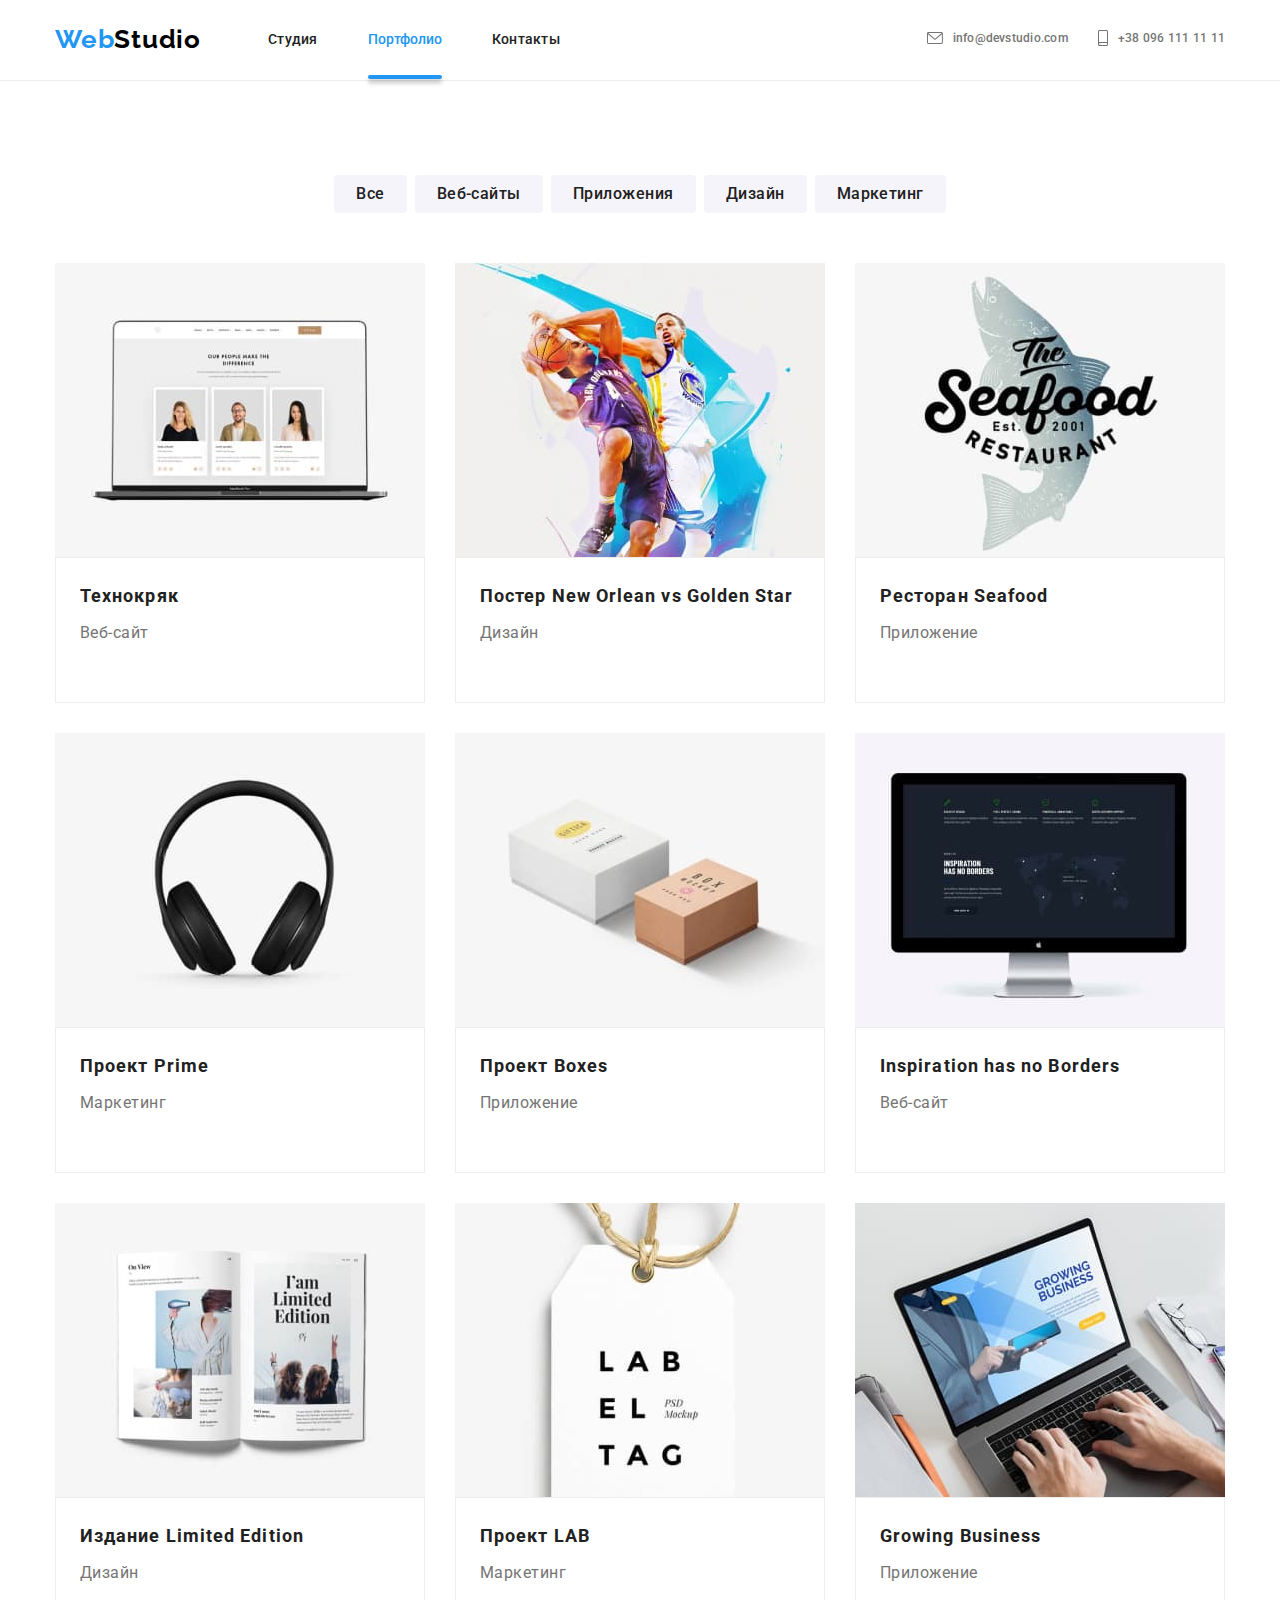
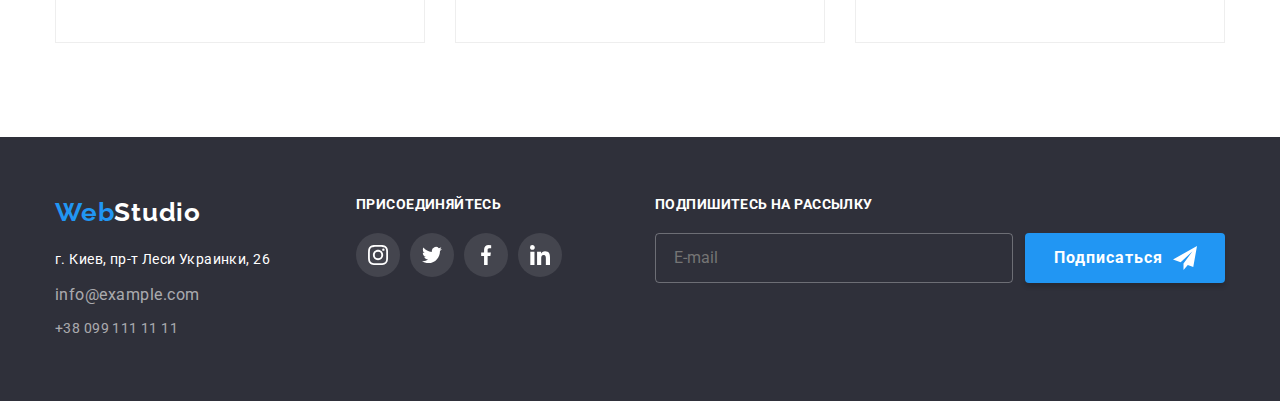
==== commit e4804dab: "shanges-10-hw-08" ====
--- a/portfolio.html
+++ b/portfolio.html
@@ -30,7 +30,8 @@
                         <li class="menu__item"><a href="" class="menu__link--current link">Портфолио</a></li>
                         <li class="menu__item"><a href="" class="menu__link link">Контакты</a></li>
                     </ul>
-    
+                    
+                    <div>
                     <div class="contacts">
     
                         <a href="mailto:info@devstudio.com" class="contacts__mail link">
@@ -56,7 +57,7 @@
                         <li class="menu-soc-item"><a href="" class="menu-soc-link link">Linkedin
                             </a></li>
                     </ul>
-    
+                    </div>
                 </div>
     
             </nav>
@@ -90,7 +91,7 @@
                             <picture>
                                 <source srcset="
                                     ./images/project01.jpg 1x,
-                                    ./images/project01.jpg 2x" media="(min-width: 1200px)" />
+                                    ./images/project01-2x.jpg 2x" media="(min-width: 1200px)" />
                                 <source srcset="
                                     ./images/project01-tab.jpg 1x,
                                     ./images/project01-tab-2x.jpg 2x" media="(min-width: 768px)" />
@@ -120,7 +121,7 @@
                             <picture>
                                 <source srcset="
                                     ./images/project02.jpg 1x,
-                                    ./images/project02.jpg 2x" media="(min-width: 1200px)" />
+                                    ./images/project02-2x.jpg 2x" media="(min-width: 1200px)" />
                                 <source srcset="
                                     ./images/project02-tab.jpg 1x,
                                     ./images/project02-tab-2x.jpg 2x" media="(min-width: 768px)" />
@@ -151,7 +152,7 @@
                             <picture>
                                 <source srcset="
                                     ./images/project03.jpg 1x,
-                                    ./images/project03.jpg 2x" media="(min-width: 1200px)" />
+                                    ./images/project03-2x.jpg 2x" media="(min-width: 1200px)" />
                                 <source srcset="
                                     ./images/project03-tab.jpg 1x,
                                     ./images/project03-tab-2x.jpg 2x" media="(min-width: 768px)" />
@@ -184,7 +185,7 @@
                             <picture>
                                 <source srcset="
                                     ./images/project04.jpg 1x,
-                                    ./images/project04.jpg 2x" media="(min-width: 1200px)" />
+                                    ./images/project04-2x.jpg 2x" media="(min-width: 1200px)" />
                                 <source srcset="
                                     ./images/project04-tab.jpg 1x,
                                     ./images/project04-tab-2x.jpg 2x" media="(min-width: 768px)" />
@@ -215,7 +216,7 @@
                             <picture>
                                 <source srcset="
                                     ./images/project05.jpg 1x,
-                                    ./images/project05.jpg 2x" media="(min-width: 1200px)" />
+                                    ./images/project05-2x.jpg 2x" media="(min-width: 1200px)" />
                                 <source srcset="
                                     ./images/project05-tab.jpg 1x,
                                     ./images/project05-tab-2x.jpg 2x" media="(min-width: 768px)" />
@@ -246,7 +247,7 @@
                             <picture>
                                 <source srcset="
                                     ./images/project06.jpg 1x,
-                                    ./images/project06.jpg 2x" media="(min-width: 1200px)" />
+                                    ./images/project06-2x.jpg 2x" media="(min-width: 1200px)" />
                                 <source srcset="
                                     ./images/project06-tab.jpg 1x,
                                     ./images/project06-tab-2x.jpg 2x" media="(min-width: 768px)" />
@@ -277,7 +278,7 @@
                             <picture>
                                 <source srcset="
                                     ./images/project07.jpg 1x,
-                                    ./images/project07.jpg 2x" media="(min-width: 1200px)" />
+                                    ./images/project07-2x.jpg 2x" media="(min-width: 1200px)" />
                                 <source srcset="
                                     ./images/project07-tab.jpg 1x,
                                     ./images/project07-tab-2x.jpg 2x" media="(min-width: 768px)" />
@@ -307,7 +308,7 @@
                             <picture>
                                 <source srcset="
                                     ./images/project08.jpg 1x,
-                                    ./images/project08.jpg 2x" media="(min-width: 1200px)" />
+                                    ./images/project08-2x.jpg 2x" media="(min-width: 1200px)" />
                                 <source srcset="
                                     ./images/project08-tab.jpg 1x,
                                     ./images/project08-tab-2x.jpg 2x" media="(min-width: 768px)" />
@@ -338,7 +339,7 @@
                             <picture>
                                 <source srcset="
                                     ./images/project09.jpg 1x,
-                                    ./images/project09.jpg 2x" media="(min-width: 1200px)" />
+                                    ./images/project09-2x.jpg 2x" media="(min-width: 1200px)" />
                                 <source srcset="
                                     ./images/project09-tab.jpg 1x,
                                     ./images/project09-tab-2x.jpg 2x" media="(min-width: 768px)" />
--- a/css/main.min.css
+++ b/css/main.min.css
@@ -1,2 +1,2 @@
-:root{--header-color: #212121;--main-title-color: #ffffff;--second-title-color: #757575;--typical-padding: 94px}p,h1,h2,h3,h4,h5,h6{margin:0}ul{margin:0;padding:0}img{display:block;max-width:100%;height:auto;width:100%}body{font-family:"Roboto", sans-serif;color:#ffffff}body.is-open{overflow:hidden}.list{padding:0;margin:0;list-style:none}.link{text-decoration:none}.visually-hidden{position:absolute;white-space:nowrap;width:1px;height:1px;overflow:hidden;border:0;padding:0;clip:rect(0 0 0 0);clip-path:inset(50%);margin:-1px}.container{padding-left:15px;padding-right:15px;margin:0 auto}@media screen and (min-width: 480px){.container{max-width:480px}}@media screen and (min-width: 768px){.container{max-width:768px}}@media screen and (min-width: 1200px){.container{max-width:1200px}}.header{border-bottom:1px solid #ECECEC}@media screen and (max-width: 767px){.header{position:relative}.header .container{height:100%}}@media screen and (min-width: 768px){.header{padding-top:0;padding-bottom:0}}@media screen and (min-width: 1200px){.header{padding-top:24px;padding-bottom:25px}}.header .nav{display:flex;align-items:center;justify-content:space-between}.menu-button{position:fixed;right:15px;padding:0;display:flex;justify-content:center;align-items:center;width:40px;height:40px;border:none;background-color:transparent;cursor:pointer;z-index:99}@media screen and (min-width: 768px){.menu-button{display:none}}.menu-button .icon-menu{display:none}.menu-button.is-open{position:relative;right:0}.menu-button.is-open .icon-menu{display:block}.menu-button.is-open .icon-menu:hover,.menu-button.is-open .icon-menu:focus{color:#2196F3}.menu-button.is-open .icon-cross{display:none}.menu-button.is-open .icon-cross:hover,.menu-button.is-open .icon-cross:focus{color:#2196F3}.mob-menu{background-color:#FFFFFF;padding:48px 40px}@media screen and (max-width: 767px){.mob-menu{display:none;position:fixed;top:0;left:0;z-index:1;width:100%;height:100%;overflow-y:scroll}.mob-menu.is-open{display:block}}@media screen and (min-width: 768px){.mob-menu{display:flex;justify-content:space-between;flex-grow:1;padding:21px 0}}@media screen and (min-width: 1200px){.mob-menu{padding:0 0}}.logo{font-family:'Raleway';font-weight:700;font-size:24px;line-height:1.17;letter-spacing:.03em}@media screen and (min-width: 1200px){.logo{font-size:26px;line-height:1.19}}.header__logo{color:#000000;margin-right:67px}@media screen and (max-width: 767px){.header__logo{padding-top:16px;padding-bottom:16px}}.logo__web{font-family:'Raleway';font-style:normal;font-weight:700;font-size:24px;line-height:1.17;letter-spacing:.03em;color:#2196F3}@media screen and (min-width: 1200px){.logo__web{font-size:26px;line-height:1.19}}@media screen and (max-width: 767px){.menu{margin-bottom:302px;text-align:left}}@media screen and (min-width: 768px){.menu{display:flex;align-items:center}}@media screen and (max-width: 767px){.menu__item:not(:last-child){margin-bottom:32px}}@media screen and (min-width: 768px){.menu__item:not(:last-child){margin-right:50px}}@media screen and (max-width: 767px){.contacts{display:flex;flex-direction:column-reverse;margin-bottom:64px}}@media screen and (min-width: 768px){.contacts{display:flex;flex-direction:column;margin-bottom:0;margin-top:0;margin-left:84px}}@media screen and (min-width: 1200px){.contacts{flex-direction:row;display:flex;margin:0;margin-left:auto}}@media screen and (max-width: 767px){.menu__link{font-weight:500;font-size:40px;line-height:1.18;color:var(--header-color);transition-property:color;transition-duration:250ms;transition-timing-function:cubic-bezier(0.4, 0, 0.2, 1)}.menu__link:hover,.menu__link:focus{color:#2196F3}}@media screen and (min-width: 768px){.menu__link{font-weight:500;font-size:14px;line-height:1.14;letter-spacing:.02em;color:var(--header-color);transition-property:color;transition-duration:250ms;transition-timing-function:cubic-bezier(0.4, 0, 0.2, 1);position:relative}.menu__link:hover,.menu__link:focus{color:#2196F3}}@media screen and (min-width: 768px){.menu-soc-list{display:none}}.menu__link--current{font-weight:500;font-size:14px;line-height:1.14;color:#2196F3;transition-property:color;transition-duration:250ms;transition-timing-function:cubic-bezier(0.4, 0, 0.2, 1)}@media screen and (max-width: 767px){.menu__link--current{font-weight:500;font-size:40px;line-height:1.18;color:#2196F3;text-shadow:0px 4px 4px rgba(0,0,0,0.25)}}@media screen and (min-width: 768px){.menu__link--current{font-weight:500;font-size:14px;line-height:1.14;color:#2196F3;transition-property:color;transition-duration:250ms;transition-timing-function:cubic-bezier(0.4, 0, 0.2, 1);position:relative}}@media screen and (min-width: 768px){.menu__link--current::after{position:absolute;content:"";bottom:-32px;display:block;width:100%;height:4px;background-color:#2196F3;border-radius:2px;box-shadow:0px 4px 4px rgba(0,0,0,0.25)}}@media screen and (max-width: 767px){.contacts__mail{color:#757575;font-weight:500;font-size:24px;line-height:1.17;letter-spacing:.02em}.contacts__mail:hover,.contacts__mail:focus{color:#2196F3;text-shadow:0px 4px 4px rgba(0,0,0,0.25)}}@media screen and (min-width: 768px){.contacts__mail{font-size:12px;line-height:1.17;color:var(--second-title-color);display:flex;align-items:center;transition-property:color;transition-duration:250ms;transition-timing-function:cubic-bezier(0.4, 0, 0.2, 1)}.contacts__mail:hover,.contacts__mail:focus{color:#2196F3}}@media screen and (max-width: 767px){.contacts__tel{margin-left:0;margin-bottom:32px;font-weight:500;font-size:34px;line-height:1.18;letter-spacing:.02em}.contacts__tel:hover,.contacts__tel:focus{color:#2196F3;text-shadow:0px 4px 4px rgba(0,0,0,0.25)}}@media screen and (min-width: 768px){.contacts__tel{font-size:12px;line-height:1.17;color:var(--second-title-color);margin-left:0px;margin-top:10px;display:flex;align-items:center;transition-property:color;transition-duration:250ms;transition-timing-function:cubic-bezier(0.4, 0, 0.2, 1)}.contacts__tel:hover,.contacts__tel:focus{color:#2196F3}}@media screen and (min-width: 1200px){.contacts__tel{color:var(--second-title-color);margin-left:30px;margin-top:0;display:flex;align-items:center;transition-property:color;transition-duration:250ms;transition-timing-function:cubic-bezier(0.4, 0, 0.2, 1)}.contacts__tel:hover,.contacts__tel:focus{color:#2196F3}}@media screen and (max-width: 767px){.contacts__mail--icon{display:none}}@media screen and (min-width: 768px){.contacts__mail--icon{margin-right:10px;fill:currentColor}}@media screen and (max-width: 767px){.contacts__tel--icon{display:none}}@media screen and (min-width: 768px){.contacts__tel--icon{margin-right:10px;fill:currentColor}}@media screen and (max-width: 767px){.menu-soc-list{display:flex}}.menu-soc-link{font-size:18px;line-height:1.22;letter-spacing:0.02em;color:#2196F3}@media screen and (max-width: 767px){.menu-soc-item:not(:first-child){margin-left:10px}}@media screen and (max-width: 767px){.menu-soc-item:not(:last-child):after{content:"";color:rgba(33,33,33,0.2);border-left:1px solid rgba(33,33,33,0.2);margin-left:10px}}.main{max-width:100%;margin-left:auto;margin-right:auto;background-color:#2F303A;background-image:linear-gradient(rgba(47,48,58,0.4), rgba(47,48,58,0.4)),url(../images/hero-bg-mob.jpg);background-repeat:no-repeat;background-position:center;background-size:cover;text-align:center;padding-top:118px;padding-bottom:118px}@media (min-device-pixel-ratio: 2), (min-resolution: 192dpi), (min-resolution: 2dppx){.main{background-image:linear-gradient(rgba(47,48,58,0.4), rgba(47,48,58,0.4)),url(../images/hero-bg-mob-2x.jpg)}}@media screen and (min-width: 768px){.main{padding-left:164px;padding-right:164px;background-image:linear-gradient(rgba(47,48,58,0.4), rgba(47,48,58,0.4)),url(../images/hero-bg-tab.jpg)}}@media screen and (min-width: 768px) and (min-device-pixel-ratio: 2), screen and (min-width: 768px) and (min-resolution: 192dpi), screen and (min-width: 768px) and (min-resolution: 2dppx){.main{background-image:linear-gradient(rgba(47,48,58,0.4), rgba(47,48,58,0.4)),url(../images/hero-bg-tab-2x.jpg)}}@media screen and (min-width: 1200px){.main{max-width:1600px;min-height:600px;padding-top:200px;padding-bottom:200px;background-image:linear-gradient(rgba(47,48,58,0.4), rgba(47,48,58,0.4)),url(../images/main-img.jpg)}}@media screen and (min-width: 1200px) and (min-device-pixel-ratio: 2), screen and (min-width: 1200px) and (min-resolution: 192dpi), screen and (min-width: 1200px) and (min-resolution: 2dppx){.main{background-image:linear-gradient(rgba(47,48,58,0.4), rgba(47,48,58,0.4)),url(../images/main-img-2x.jpg)}}.main-title{margin-top:0;margin-bottom:30px;margin-right:auto;margin-left:auto;font-weight:900;font-size:26px;line-height:1.62;text-transform:uppercase;max-width:360px;width:100%;text-align:center}@media screen and (min-width: 1200px){.main-title{padding-left:40px;padding-right:40px;font-size:44px;line-height:1.36;max-width:696px}}.main-btn{font-family:'Roboto';font-weight:700;font-size:16px;line-height:1.88;letter-spacing:.06em;color:#FFFFFF;cursor:pointer;background-color:#2196F3;min-width:200px;height:50px;box-shadow:0px 4px 4px rgba(0,0,0,0.15);border-radius:4px;align-items:center;border:0}.backdrop.is-hidden{visibility:hidden;opacity:0;pointer-events:none}.backdrop{position:fixed;top:0;left:0;width:100%;height:100%;background-color:rgba(0,0,0,0.2);transition:opacity 250ms cubic-bezier(0.4, 0, 0.2, 1),visibility 250ms cubic-bezier(0.4, 0, 0.2, 1);z-index:1;overflow-y:scroll}.backdrop.is-hidden .footer-input{transform:translate(-50%, -50%) scale(0)}.modal{position:absolute;top:50%;left:50%;transform:translate(-50%, -50%) scale(1);width:450px;min-height:581px;background-color:#ffffff;border-radius:5px;transition:transform 250ms cubic-bezier(0.4, 0, 0.2, 1);padding:40px}@media screen and (min-width: 1200px){.modal{width:528px;min-height:581px}}.modal-btn{position:absolute;top:8px;right:8px;width:30px;height:30px;padding:0;border:1px solid rgba(0,0,0,0.1);border-radius:50%;background-color:transparent;display:flex;align-items:center;justify-content:center;cursor:pointer}.icon-close:hover{fill:#2196F3}.modal-title{font-weight:700;font-size:20px;line-height:1.15;text-align:center;letter-spacing:0.03em;color:#212121;margin-bottom:12px}.modal-input{width:100%;height:40px;border:1px solid rgba(33,33,33,0.2);border-radius:4px;background-color:transparent;margin-bottom:10px;margin-top:4px;padding-left:40px;outline:transparent;transition-property:border-color;transition-duration:250ms;transition-timing-function:cubic-bezier(0.4, 0, 0.2, 1)}.modal-input:focus,.modal-input:hover{border-color:#2196F3}.modal-label{display:block;font-weight:400;font-size:12px;line-height:1.16;letter-spacing:0.01em;color:#757575;text-align:left}.modal-commit{width:100%;height:120px;border:1px solid rgba(33,33,33,0.2);border-radius:4px;background-color:transparent;resize:none;margin-top:4px;padding:12px;outline:transparent;transition-property:border-color;transition-duration:250ms;transition-timing-function:cubic-bezier(0.4, 0, 0.2, 1)}.modal-commit:focus,.modal-commit:hover{border-color:#2196F3}.modal-commit::placeholder{font-weight:400;font-size:12px;line-height:1.17;letter-spacing:0.01em;color:rgba(117,117,117,0.5)}.icon{position:relative;transition-property:fill;transition-duration:250ms;transition-timing-function:cubic-bezier(0.4, 0, 0.2, 1)}.icon:focus,.icon:hover{fill:#2196F3}.icon-modal-input{position:absolute;top:50%;transform:translateY(-50%);left:12px;display:inline-block;width:18px;height:18px;background-color:var(--main-title-color)}.modal-input:focus+.icon-modal-input{fill:#2196F3}.check-text{font-weight:400;font-size:12px;line-height:1.17;letter-spacing:0.03em;color:#757575;display:flex;align-items:center;transition-property:color;transition-duration:250ms;transition-timing-function:cubic-bezier(0.4, 0, 0.2, 1)}.check-text:focus,.check-text:hover{color:#2196F3}@media screen and (min-width: 1200px){.check-text{font-size:14px;line-height:1.71}}.check-text a{color:#2196F3}.check-text::before{content:'';width:16px;height:15px;border:1px solid #212121;border-radius:2px;margin-right:8px;outline:transparent;transition-property:color;transition-duration:250ms;transition-timing-function:cubic-bezier(0.4, 0, 0.2, 1)}.check-text:hover::before{content:'';width:16px;height:15px;border:1px solid #2196F3;border-radius:2px;margin-right:8px;outline:transparent}.input-check:checked+.check-text::before{background-color:#2196F3;background-image:url(../images/icon-check.svg);background-repeat:no-repeat;background-position:center;border:none}.modal-field-check{margin-top:20px;margin-bottom:30px}.properties{padding-top:60px;padding-bottom:60px}@media screen and (min-width: 1200px){.properties{padding-top:var(--typical-padding);padding-bottom:0}}.properties-list{display:flex;flex-wrap:wrap;gap:30px}.properties-title{font-weight:700;font-size:14px;line-height:1.14;letter-spacing:.03em;text-align:center;text-transform:uppercase;color:var(--header-color);margin-bottom:10px}.properties-text{font-weight:400;font-size:14px;line-height:1.71;letter-spacing:.03em;color:var(--second-title-color)}.properties-item{width:100%}@media screen and (min-width: 768px){.properties-item{width:calc((100% - 30px) / 2)}}@media screen and (min-width: 1200px){.properties-item{width:calc((100% - 90px) / 4)}}.properties-icon{width:100%;height:120px;display:flex;margin-bottom:30px;justify-content:center;align-items:center;border-radius:4px;background-color:#F5F4FA}.team{background-color:#F5F4FA;padding-top:60px;padding-bottom:60px}@media screen and (min-width: 1200px){.team{padding-top:var(--typical-padding);padding-bottom:var(--typical-padding)}}.team-first-title{font-weight:700;font-size:36px;line-height:1.18;letter-spacing:.03em;text-align:center;color:var(--header-color);margin-bottom:50px}@media screen and (min-width: 1200px){.team-first-title{line-height:1.17}}.team-list{display:flex;flex-wrap:wrap;gap:30px}.team-second-title{font-weight:500;font-size:16px;line-height:1.19;letter-spacing:.03em;color:var(--header-color);text-align:center;margin-top:30px;margin-bottom:10px}.team-text{font-size:16px;line-height:1.19;letter-spacing:.03em;color:var(--second-title-color);text-align:center}.team-description{padding-bottom:16px}.team-item{background-color:var(--main-title-color);padding-bottom:30px;filter:drop-shadow(0px 4px 4px rgba(0,0,0,0.25));border-radius:0px 0px 4px 4px;width:100%}@media screen and (min-width: 768px){.team-item{width:calc((100% - 30px) / 2)}}@media screen and (min-width: 1200px){.team-item{width:calc((100% - 90px) / 4)}}.team-soc-list{display:flex;justify-content:center}.team-soc-item{width:44px;height:44px;margin-left:10px}.team-soc-item:first-child{margin-left:0}.team-soc-link{display:flex;align-items:center;justify-content:center;width:100%;height:100%;border-radius:50%;cursor:pointer;transition-property:background-color;transition-duration:250ms;transition-timing-function:cubic-bezier(0.4, 0, 0.2, 1)}.team-soc-link:hover,.team-soc-link:focus{background-color:#2196F3}.team-soc-icon{background-color:#FFFFFF;fill:#AFB1B8;transition-property:background-color;transition-duration:250ms;transition-timing-function:cubic-bezier(0.4, 0, 0.2, 1)}.team-soc-link:hover .team-soc-icon,.team-soc-link:focus .team-soc-icon{background-color:#2196F3;fill:#FFFFFF}@media screen and (max-width: 1199px){.work{display:none}}@media screen and (min-width: 1200px){.work{padding-top:var(--typical-padding);padding-bottom:var(--typical-padding)}}.work-title{font-weight:700;font-size:36px;line-height:1.17;letter-spacing:.03em;text-align:center;color:var(--header-color);margin-bottom:50px}.work-list{display:flex}.work-item+.work-item{margin-left:30px}.thumb-work{position:relative}.thumb-work-title{font-style:normal;font-size:14px;line-height:16px;text-align:center;letter-spacing:0.03em;text-transform:uppercase;display:flex;align-items:center;justify-content:center}.thumb-work>.thumb-work-title{position:absolute;bottom:0;left:0;width:370px;height:70px;background:rgba(47,48,58,0.8)}.clients{padding-top:60px;padding-bottom:60px}@media screen and (min-width: 1200px){.clients{padding-top:var(--typical-padding);padding-bottom:var(--typical-padding)}}.clients__title{font-weight:700;font-size:28px;line-height:1.18;letter-spacing:.03em;text-align:center;color:var(--header-color);margin-bottom:30px}@media screen and (min-width: 1200px){.clients__title{font-weight:700;font-size:36px;line-height:1.17;letter-spacing:.03em;margin-bottom:50px}}.clients__list{display:flex;flex-wrap:wrap;gap:30px}.clients__item{height:92px;width:100%;width:calc((100% - 30px) / 2)}@media screen and (min-width: 768px){.clients__item{width:calc((100% - 60px) / 3)}}@media screen and (min-width: 1200px){.clients__item{width:calc((100% - 150px) / 6)}}.clients__link{display:flex;align-items:center;justify-content:center;width:100%;height:92px;background-color:var(--main-title-color);fill:#AFB1B8;border:1px solid #AFB1B8;border-radius:4px;transition-property:border-color;transition-duration:250ms;transition-timing-function:cubic-bezier(0.4, 0, 0.2, 1);transition-property:fill;transition-duration:250ms;transition-timing-function:cubic-bezier(0.4, 0, 0.2, 1)}.clients__link:hover,.clients__link:focus{border-color:#2196F3;fill:#2196F3}.clients-icon{width:100%;fill:#ffffff;transition-property:border-color;transition-duration:250ms;transition-timing-function:cubic-bezier(0.4, 0, 0.2, 1);transition-property:fill;transition-duration:250ms;transition-timing-function:cubic-bezier(0.4, 0, 0.2, 1)}.clients__link:hover .clients-icon,.clients__link:focus .clients-icon{border-color:#2196F3;fill:#2196F3}.footer{background-color:#2F303A;padding-top:60px;padding-bottom:60px}@media screen and (max-width: 767px){.footer{text-align:center}}@media screen and (max-width: 1199px){.footer{text-align:center}}@media screen and (min-width: 1200px){.footer{display:flex}.footer .container{display:flex}}@media screen and (min-width: 768px){.footer-wrapper{display:flex;justify-content:center}}.logo--color-white{color:#FFFFFF}.footer-contacts{margin-top:20px}@media screen and (max-width: 767px){.footer-contacts{text-align:center;margin-bottom:60px}}.footer-contacts__link{font-style:normal;font-size:14px;line-height:1.71;letter-spacing:.03em;color:#FFFFFF;transition-property:color;transition-duration:250ms;transition-timing-function:cubic-bezier(0.4, 0, 0.2, 1)}.footer-contacts__link:hover,.footer-contacts__link:focus{color:#2196F3}.footer-contacts__mail{margin-top:9px}.footer-contacts__mail--link{font-style:normal;font-size:14x;line-height:1.71;letter-spacing:.03em;color:rgba(255,255,255,0.6);transition-property:color;transition-duration:250ms;transition-timing-function:cubic-bezier(0.4, 0, 0.2, 1)}.footer-contacts__mail--link:hover,.footer-contacts__mail--link:focus{color:#2196F3}.footer-contacts__tel{margin-top:9px}.footer-contacts__tel--link{font-style:normal;font-weight:400;font-size:14px;line-height:1.71;letter-spacing:.03em;color:rgba(255,255,255,0.6);transition-property:color;transition-duration:250ms;transition-timing-function:cubic-bezier(0.4, 0, 0.2, 1)}.footer-contacts__tel--link:hover,.footer-contacts__tel--link:focus{color:#2196F3}@media screen and (min-width: 768px){.footer-communications{margin-right:165px}}@media screen and (min-width: 1200px){.footer-communications{margin-right:70px;width:231px}}.social__title{font-weight:700;font-size:14px;line-height:1.14;letter-spacing:.03em;text-transform:uppercase;color:var(--main-title-color);margin-bottom:20px}.social__list{display:flex;justify-content:center}.social__item{width:44px;height:44px;margin-left:10px}.social__item:first-child{margin-left:0}.social__link{display:flex;align-items:center;justify-content:center;width:100%;height:100%;border-radius:50%;cursor:pointer;background-color:rgba(255,255,255,0.1);transition-property:background-color;transition-duration:250ms;transition-timing-function:cubic-bezier(0.4, 0, 0.2, 1)}.social__link:hover,.social__link:focus{background-color:#2196F3}.social__icon{fill:#FFFFFF;background-color:#44454e;transition-property:background-color;transition-duration:250ms;transition-timing-function:cubic-bezier(0.4, 0, 0.2, 1)}.social__link:hover .social__icon,.social__link:focus .social__icon{fill:#FFFFFF;background-color:#2196F3}@media screen and (max-width: 767px){.footer__social{text-align:center;margin-bottom:60px}}@media screen and (min-width: 768px){.footer__social{margin-right:93px}}@media screen and (min-width: 768px){.footer-form{margin-top:60px}}@media screen and (min-width: 1200px){.footer-form{margin:0;max-width:570px}}.footer__input{width:358px;height:50px;border:1px solid rgba(255,255,255,0.3);border-radius:4px;background-color:transparent;outline:transparent;color:#FFFFFF;padding-left:18px;margin-top:20px;margin-bottom:20px}@media screen and (max-width: 767px){.footer__input{width:100%}}@media screen and (min-width: 768px){.footer__input{width:450px}}@media screen and (max-width: 767px){.footer-form__input{display:block}}@media screen and (min-width: 768px){.footer-form__input{display:block}}@media screen and (min-width: 1200px){.footer-form__input{display:flex;align-items:center;justify-content:center}}.footer__btn{font-weight:700;font-size:16px;line-height:1.88;letter-spacing:.06em;color:#FFFFFF;cursor:pointer;background-color:#2196F3;min-width:200px;height:50px;box-shadow:0px 4px 4px rgba(0,0,0,0.15);border-radius:4px;display:flex;align-items:center;justify-content:center}@media screen and (max-width: 767px){.footer__btn{margin:0 auto;border:0;padding:0}}@media screen and (min-width: 768px){.footer__btn{margin:0 auto;border:0;padding:0}}@media screen and (min-width: 1200px){.footer__btn{margin-left:12px;border:0;padding-right:28px;padding-left:29px;padding-top:0;padding-bottom:0}}@media screen and (min-width: 1200px){.footer__btn .icon__send{margin-left:10px}}.portfolio{padding-top:60px;padding-bottom:60px}@media screen and (min-width: 1200px){.portfolio{padding-top:var(--typical-padding);padding-bottom:var(--typical-padding)}}.potfolio-filters-list{display:flex;flex-wrap:wrap;gap:15px;margin-bottom:50px;width:100%}@media screen and (min-width: 768px){.potfolio-filters-list{margin-bottom:40px;gap:15px 8px;justify-content:center}}.portfolio-filter-btn{font-family:inherit;font-style:normal;font-weight:500;font-size:16px;line-height:1.62;letter-spacing:.03em;background-color:#F5F4FA;color:#212121;cursor:pointer;padding:6px 22px 6px 22px;border-radius:4px;border:0;transition-property:color, box-shadow, background-color;transition-duration:250ms;transition-timing-function:cubic-bezier(0.4, 0, 0.2, 1)}.portfolio-filter-btn:hover,.portfolio-filter-btn:focus{background-color:#2196F3;color:#FFFFFF;box-shadow:0px 3px 1px rgba(0,0,0,0.1),0px 1px 2px rgba(0,0,0,0.08),0px 2px 2px rgba(0,0,0,0.12)}.projects-list{display:flex;flex-wrap:wrap;gap:30px}.project-item{cursor:pointer;transition-property:box-shadow;transition-duration:250ms;transition-timing-function:cubic-bezier(0.4, 0, 0.2, 1);width:100%}.project-item:hover,.project-item:hover{box-shadow:0px 1px 1px rgba(0,0,0,0.12),0px 4px 4px rgba(0,0,0,0.06),1px 4px 6px rgba(0,0,0,0.16)}@media screen and (min-width: 768px){.project-item{width:calc((100% - 30px) / 2);height:440px}}@media screen and (min-width: 1200px){.project-item{width:calc((100% - 60px) / 3)}}.project-title{font-style:normal;font-weight:700;font-size:18px;line-height:2;letter-spacing:.06em;color:#212121;margin-bottom:4px}.projects-text{font-size:16px;line-height:1.88;letter-spacing:.03em;color:#757575}.project-item-border{border:1px solid #EEEEEE;padding:20px 24px;flex-grow:1}.project-top-wrap{position:relative;overflow:hidden}.project-top-text{position:absolute;top:0;font-size:18px;line-height:1.56;letter-spacing:.03em;color:#FFFFFF;background-color:rgba(33,150,243,0.9);padding:63px 24px;height:100%;overflow:auto;transform:translateY(100%);transition:transform 250ms cubic-bezier(0.4, 0, 0.2, 1)}.project-item:hover .project-top-text{transform:translateY(0)}.project-link{display:flex;flex-direction:column;height:100%;width:100%}
+:root{--header-color: #212121;--main-title-color: #ffffff;--second-title-color: #757575;--typical-padding: 94px}p,h1,h2,h3,h4,h5,h6{margin:0}ul{margin:0;padding:0}img{display:block;max-width:100%;height:auto;width:100%}body{font-family:"Roboto", sans-serif;color:#ffffff}body.is-open{overflow:hidden}body.modal-open{overflow:hidden}.list{padding:0;margin:0;list-style:none}.link{text-decoration:none}.visually-hidden{position:absolute;white-space:nowrap;width:1px;height:1px;overflow:hidden;border:0;padding:0;clip:rect(0 0 0 0);clip-path:inset(50%);margin:-1px}.container{padding-left:15px;padding-right:15px;margin:0 auto}@media screen and (min-width: 480px){.container{max-width:480px}}@media screen and (min-width: 768px){.container{max-width:768px}}@media screen and (min-width: 1200px){.container{max-width:1200px}}.header{border-bottom:1px solid #ECECEC}@media screen and (max-width: 767px){.header{position:relative}.header .container{height:100%}}@media screen and (min-width: 768px){.header{padding-top:0;padding-bottom:0}}@media screen and (min-width: 1200px){.header{padding-top:24px;padding-bottom:25px}}.header .nav{display:flex;align-items:center;justify-content:space-between}.menu-button{position:fixed;right:15px;padding:0;display:flex;justify-content:center;align-items:center;width:40px;height:40px;border:none;background-color:transparent;cursor:pointer;z-index:9}.menu-button:hover,.menu-button:focus{fill:#2196F3}@media screen and (min-width: 768px){.menu-button{display:none}}.menu-button .icon-menu{display:none}.menu-button.is-open{position:relative;right:0}.menu-button.is-open .icon-menu{display:block}.menu-button.is-open .icon-cross{display:none}.mob-menu{background-color:#FFFFFF;padding:48px 25px}@media screen and (max-width: 767px){.mob-menu{display:none;position:fixed;top:0;left:0;z-index:1;width:100%;height:100%;overflow-y:scroll}.mob-menu.is-open{display:flex;flex-direction:column;justify-content:space-between}}@media screen and (min-width: 768px){.mob-menu{display:flex;justify-content:space-between;flex-grow:1;padding:21px 0}}@media screen and (min-width: 1200px){.mob-menu{padding:0 0}}.logo{font-family:'Raleway';font-weight:700;font-size:24px;line-height:1.17;letter-spacing:.03em}@media screen and (min-width: 1200px){.logo{font-size:26px;line-height:1.19}}.header__logo{color:#000000;margin-right:67px}@media screen and (max-width: 767px){.header__logo{padding-top:16px;padding-bottom:16px}}.logo__web{font-family:'Raleway';font-style:normal;font-weight:700;font-size:24px;line-height:1.17;letter-spacing:.03em;color:#2196F3}@media screen and (min-width: 1200px){.logo__web{font-size:26px;line-height:1.19}}@media screen and (max-width: 479px){.menu{margin-bottom:0;text-align:left}}@media screen and (min-width: 480px){.menu{margin-bottom:302px;text-align:left}}@media screen and (min-width: 768px){.menu{display:flex;align-items:center;margin-bottom:0}}@media screen and (max-width: 767px){.menu__item:not(:last-child){margin-bottom:32px}}@media screen and (min-width: 768px){.menu__item:not(:last-child){margin-right:50px}}@media screen and (max-width: 767px){.contacts{display:flex;flex-direction:column-reverse;margin-bottom:64px}}@media screen and (min-width: 768px){.contacts{display:flex;flex-direction:column;margin-bottom:0;margin-top:0;margin-left:84px}}@media screen and (min-width: 1200px){.contacts{flex-direction:row;display:flex;margin:0;margin-left:auto}}@media screen and (max-width: 767px){.menu__link{font-weight:500;font-size:40px;line-height:1.18;color:var(--header-color);transition-property:color;transition-duration:250ms;transition-timing-function:cubic-bezier(0.4, 0, 0.2, 1)}.menu__link:hover,.menu__link:focus{color:#2196F3}}@media screen and (min-width: 768px){.menu__link{font-weight:500;font-size:14px;line-height:1.14;letter-spacing:.02em;color:var(--header-color);transition-property:color;transition-duration:250ms;transition-timing-function:cubic-bezier(0.4, 0, 0.2, 1);position:relative}.menu__link:hover,.menu__link:focus{color:#2196F3}}@media screen and (min-width: 768px){.menu-soc-list{display:none}}.menu__link--current{font-weight:500;font-size:14px;line-height:1.14;color:#2196F3;transition-property:color;transition-duration:250ms;transition-timing-function:cubic-bezier(0.4, 0, 0.2, 1)}@media screen and (max-width: 767px){.menu__link--current{font-weight:500;font-size:40px;line-height:1.18;color:#2196F3;text-shadow:0px 4px 4px rgba(0,0,0,0.25)}}@media screen and (min-width: 768px){.menu__link--current{font-weight:500;font-size:14px;line-height:1.14;color:#2196F3;transition-property:color;transition-duration:250ms;transition-timing-function:cubic-bezier(0.4, 0, 0.2, 1);position:relative}}@media screen and (min-width: 768px){.menu__link--current::after{position:absolute;content:"";bottom:-32px;display:block;width:100%;height:4px;background-color:#2196F3;border-radius:2px;box-shadow:0px 4px 4px rgba(0,0,0,0.25)}}@media screen and (max-width: 479px){.contacts__mail{color:#757575;font-weight:500;font-size:22px;line-height:1.17;letter-spacing:.02em}.contacts__mail:hover,.contacts__mail:focus{color:#2196F3;text-shadow:0px 4px 4px rgba(0,0,0,0.25)}}@media screen and (min-width: 480px){.contacts__mail{color:#757575;font-weight:500;font-size:24px;line-height:1.17;letter-spacing:.02em}.contacts__mail:hover,.contacts__mail:focus{color:#2196F3;text-shadow:0px 4px 4px rgba(0,0,0,0.25)}}@media screen and (min-width: 768px){.contacts__mail{font-size:12px;line-height:1.17;color:var(--second-title-color);display:flex;align-items:center;transition-property:color;transition-duration:250ms;transition-timing-function:cubic-bezier(0.4, 0, 0.2, 1)}.contacts__mail:hover,.contacts__mail:focus{color:#2196F3}}@media screen and (max-width: 479px){.contacts__tel{margin-left:0;margin-bottom:32px;font-weight:500;font-size:27px;line-height:1.18;letter-spacing:.02em;color:#2196F3}.contacts__tel:hover,.contacts__tel:focus{color:#2196F3;text-shadow:0px 4px 4px rgba(0,0,0,0.25)}}@media screen and (min-width: 480px){.contacts__tel{margin-left:0;margin-bottom:32px;font-weight:500;font-size:34px;line-height:1.18;letter-spacing:.02em;color:#2196F3}.contacts__tel:hover,.contacts__tel:focus{color:#2196F3;text-shadow:0px 4px 4px rgba(0,0,0,0.25)}}@media screen and (min-width: 768px){.contacts__tel{font-size:12px;line-height:1.17;color:var(--second-title-color);margin-left:0px;margin-top:10px;margin-bottom:0px;display:flex;align-items:center;transition-property:color;transition-duration:250ms;transition-timing-function:cubic-bezier(0.4, 0, 0.2, 1)}.contacts__tel:hover,.contacts__tel:focus{color:#2196F3}}@media screen and (min-width: 1200px){.contacts__tel{color:var(--second-title-color);margin-left:30px;margin-top:0;display:flex;align-items:center;transition-property:color;transition-duration:250ms;transition-timing-function:cubic-bezier(0.4, 0, 0.2, 1)}.contacts__tel:hover,.contacts__tel:focus{color:#2196F3}}@media screen and (max-width: 767px){.contacts__mail--icon{display:none}}@media screen and (min-width: 768px){.contacts__mail--icon{margin-right:10px;fill:currentColor}}@media screen and (max-width: 767px){.contacts__tel--icon{display:none}}@media screen and (min-width: 768px){.contacts__tel--icon{margin-right:10px;fill:currentColor}}@media screen and (max-width: 767px){.menu-soc-list{display:flex}}@media screen and (max-width: 479px){.menu-soc-link{font-size:13px;line-height:1.22;letter-spacing:0.02em;color:#2196F3}}@media screen and (min-width: 480px){.menu-soc-link{font-size:18px;line-height:1.22;letter-spacing:0.02em;color:#2196F3}}@media screen and (max-width: 767px){.menu-soc-item:not(:first-child){margin-left:10px}}@media screen and (max-width: 767px){.menu-soc-item:not(:last-child):after{content:"";color:rgba(33,33,33,0.2);border-left:1px solid rgba(33,33,33,0.2);margin-left:10px}}.main{max-width:100%;margin-left:auto;margin-right:auto;background-color:#2F303A;background-image:linear-gradient(rgba(47,48,58,0.4), rgba(47,48,58,0.4)),url(../images/hero-bg-mob.jpg);background-repeat:no-repeat;background-position:center;background-size:cover;text-align:center;padding-top:118px;padding-bottom:118px}@media (min-device-pixel-ratio: 2), (min-resolution: 192dpi), (min-resolution: 2dppx){.main{background-image:linear-gradient(rgba(47,48,58,0.4), rgba(47,48,58,0.4)),url(../images/hero-bg-mob-2x.jpg)}}@media screen and (min-width: 768px){.main{padding-left:164px;padding-right:164px;background-image:linear-gradient(rgba(47,48,58,0.4), rgba(47,48,58,0.4)),url(../images/hero-bg-tab.jpg)}}@media screen and (min-width: 768px) and (min-device-pixel-ratio: 2), screen and (min-width: 768px) and (min-resolution: 192dpi), screen and (min-width: 768px) and (min-resolution: 2dppx){.main{background-image:linear-gradient(rgba(47,48,58,0.4), rgba(47,48,58,0.4)),url(../images/hero-bg-tab-2x.jpg)}}@media screen and (min-width: 1200px){.main{max-width:1600px;min-height:600px;padding-top:200px;padding-bottom:200px;background-image:linear-gradient(rgba(47,48,58,0.4), rgba(47,48,58,0.4)),url(../images/main-img.jpg)}}@media screen and (min-width: 1200px) and (min-device-pixel-ratio: 2), screen and (min-width: 1200px) and (min-resolution: 192dpi), screen and (min-width: 1200px) and (min-resolution: 2dppx){.main{background-image:linear-gradient(rgba(47,48,58,0.4), rgba(47,48,58,0.4)),url(../images/main-img-2x.jpg)}}.main-title{margin-top:0;margin-bottom:30px;margin-right:auto;margin-left:auto;font-weight:900;font-size:26px;line-height:1.62;text-transform:uppercase;max-width:360px;width:100%;text-align:center}@media screen and (min-width: 1200px){.main-title{padding-left:40px;padding-right:40px;font-size:44px;line-height:1.36;max-width:696px}}.main-btn{font-family:'Roboto';font-weight:700;font-size:16px;line-height:1.88;letter-spacing:.06em;color:#FFFFFF;cursor:pointer;background-color:#2196F3;min-width:200px;height:50px;box-shadow:0px 4px 4px rgba(0,0,0,0.15);border-radius:4px;align-items:center;border:0}.backdrop.is-hidden{visibility:hidden;opacity:0;pointer-events:none}.backdrop{position:fixed;top:0;left:0;width:100%;height:100%;overflow-y:scroll;z-index:10;background-color:rgba(0,0,0,0.2);transition:opacity 250ms cubic-bezier(0.4, 0, 0.2, 1),visibility 250ms cubic-bezier(0.4, 0, 0.2, 1)}.backdrop.is-hidden .footer-input{transform:translate(-50%, -50%) scale(0)}.modal{overflow-y:scroll;position:fixed;left:50%;top:50%;transform:translate(-50%, -50%) scale(1);background-color:#ffffff;border-radius:5px;transition:transform 250ms cubic-bezier(0.4, 0, 0.2, 1);padding:40px}@media screen and (max-width: 479px){.modal{width:calc(100% - 15px);max-height:609px;height:85%;overflow-y:scroll}}@media screen and (min-width: 480px){.modal{width:450px;max-height:609px}}@media screen and (min-width: 1200px){.modal{width:528px;max-height:581px}}.modal-btn{position:absolute;top:8px;right:8px;width:30px;height:30px;padding:0;border:1px solid rgba(0,0,0,0.1);border-radius:50%;background-color:transparent;display:flex;align-items:center;justify-content:center;cursor:pointer}.icon-close:hover{fill:#2196F3}.modal-title{font-weight:700;font-size:15px;line-height:1.15;text-align:center;letter-spacing:0.03em;color:#212121;margin-bottom:12px}.modal-input{width:100%;height:40px;border:1px solid rgba(33,33,33,0.2);border-radius:4px;background-color:transparent;margin-bottom:10px;margin-top:4px;padding-left:40px;outline:transparent;transition-property:border-color;transition-duration:250ms;transition-timing-function:cubic-bezier(0.4, 0, 0.2, 1)}.modal-input:focus,.modal-input:hover{border-color:#2196F3}.modal-label{display:block;font-weight:400;font-size:12px;line-height:1.16;letter-spacing:0.01em;color:#757575;text-align:left}.modal-commit{width:100%;height:120px;border:1px solid rgba(33,33,33,0.2);border-radius:4px;background-color:transparent;resize:none;margin-top:4px;padding:12px;outline:transparent;transition-property:border-color;transition-duration:250ms;transition-timing-function:cubic-bezier(0.4, 0, 0.2, 1)}.modal-commit:focus,.modal-commit:hover{border-color:#2196F3}.modal-commit::placeholder{font-weight:400;font-size:12px;line-height:1.17;letter-spacing:0.01em;color:rgba(117,117,117,0.5)}.icon{position:relative;transition-property:fill;transition-duration:250ms;transition-timing-function:cubic-bezier(0.4, 0, 0.2, 1)}.icon:focus,.icon:hover{fill:#2196F3}.icon-modal-input{position:absolute;top:50%;transform:translateY(-50%);left:12px;display:inline-block;width:18px;height:18px;background-color:var(--main-title-color)}.modal-input:focus+.icon-modal-input{fill:#2196F3}.check-text{font-weight:400;font-size:12px;line-height:1.17;letter-spacing:0.03em;color:#757575;display:flex;align-items:center;transition-property:color;transition-duration:250ms;transition-timing-function:cubic-bezier(0.4, 0, 0.2, 1)}.check-text:focus,.check-text:hover{color:#2196F3}@media screen and (min-width: 1200px){.check-text{font-size:14px;line-height:1.71}}.check-agree{margin-left:8px;text-align:start}.check-text a{color:#2196F3}.check-text::before{content:'';min-width:16px;height:15px;border:1px solid #212121;border-radius:2px;outline:transparent;transition-property:color;transition-duration:250ms;transition-timing-function:cubic-bezier(0.4, 0, 0.2, 1)}.check-text:hover::before{content:'';width:16px;height:15px;border:1px solid #2196F3;border-radius:2px;outline:transparent}.input-check:checked+.check-text::before{background-color:#2196F3;background-image:url(../images/icon-check.svg);background-repeat:no-repeat;background-position:center;border:none}.modal-field-check{margin-top:20px;margin-bottom:30px}.properties{padding-top:60px;padding-bottom:60px}@media screen and (min-width: 1200px){.properties{padding-top:var(--typical-padding);padding-bottom:0}}.properties-list{display:flex;flex-wrap:wrap;gap:30px}.properties-title{font-weight:700;font-size:14px;line-height:1.17;letter-spacing:.03em;text-align:center;text-transform:uppercase;color:var(--header-color);margin-bottom:10px}@media screen and (min-width: 768px){.properties-title{text-align:left}}.properties-text{font-weight:400;font-size:14px;line-height:1.71;letter-spacing:.03em;color:var(--second-title-color)}.properties-item{width:100%}@media screen and (min-width: 768px){.properties-item{width:calc((100% - 30px) / 2)}}@media screen and (min-width: 1200px){.properties-item{width:calc((100% - 90px) / 4)}}.properties-icon{width:100%;height:120px;display:flex;margin-bottom:30px;justify-content:center;align-items:center;border-radius:4px;background-color:#F5F4FA}.team{background-color:#F5F4FA;padding-top:60px;padding-bottom:60px}@media screen and (min-width: 1200px){.team{padding-top:var(--typical-padding);padding-bottom:var(--typical-padding)}}.team-first-title{font-weight:700;font-size:28px;line-height:1.17;letter-spacing:.03em;text-align:center;color:var(--header-color);margin-bottom:30px}@media screen and (min-width: 1200px){.team-first-title{font-weight:700;font-size:36px;line-height:1.17;letter-spacing:.03em;margin-bottom:50px}}.team-list{display:flex;flex-wrap:wrap;gap:30px}.team-second-title{font-weight:500;font-size:16px;line-height:1.19;letter-spacing:.03em;color:var(--header-color);text-align:center;margin-top:30px;margin-bottom:10px}.team-text{font-size:16px;line-height:1.19;letter-spacing:.03em;color:var(--second-title-color);text-align:center}.team-description{padding-bottom:16px}.team-item{background-color:var(--main-title-color);padding-bottom:30px;filter:drop-shadow(0px 4px 4px rgba(0,0,0,0.25));border-radius:0px 0px 4px 4px;width:100%}@media screen and (min-width: 768px){.team-item{width:calc((100% - 30px) / 2)}}@media screen and (min-width: 1200px){.team-item{width:calc((100% - 90px) / 4)}}.team-soc-list{display:flex;justify-content:center}.team-soc-item{width:44px;height:44px;margin-left:10px}.team-soc-item:first-child{margin-left:0}.team-soc-link{display:flex;align-items:center;justify-content:center;width:100%;height:100%;border-radius:50%;cursor:pointer;transition-property:background-color;transition-duration:250ms;transition-timing-function:cubic-bezier(0.4, 0, 0.2, 1)}.team-soc-link:hover,.team-soc-link:focus{background-color:#2196F3}.team-soc-icon{background-color:#FFFFFF;fill:#AFB1B8;transition-property:background-color;transition-duration:250ms;transition-timing-function:cubic-bezier(0.4, 0, 0.2, 1)}.team-soc-link:hover .team-soc-icon,.team-soc-link:focus .team-soc-icon{background-color:#2196F3;fill:#FFFFFF}@media screen and (max-width: 1199px){.work{display:none}}@media screen and (min-width: 1200px){.work{padding-top:var(--typical-padding);padding-bottom:var(--typical-padding)}}.work-title{font-weight:700;font-size:36px;line-height:1.17;letter-spacing:.03em;text-align:center;color:var(--header-color);margin-bottom:50px}.work-list{display:flex}.work-item+.work-item{margin-left:30px}.thumb-work{position:relative}.thumb-work-title{font-style:normal;font-size:14px;line-height:16px;text-align:center;letter-spacing:0.03em;text-transform:uppercase;display:flex;align-items:center;justify-content:center}.thumb-work>.thumb-work-title{position:absolute;bottom:0;left:0;width:370px;height:70px;background:rgba(47,48,58,0.8)}.clients{padding-top:60px;padding-bottom:60px}@media screen and (min-width: 1200px){.clients{padding-top:var(--typical-padding);padding-bottom:var(--typical-padding)}}.clients__title{font-weight:700;font-size:28px;line-height:1.18;letter-spacing:.03em;text-align:center;color:var(--header-color);margin-bottom:30px}@media screen and (min-width: 1200px){.clients__title{font-weight:700;font-size:36px;line-height:1.17;letter-spacing:.03em;margin-bottom:50px}}.clients__list{display:flex;flex-wrap:wrap;gap:30px}.clients__item{height:92px;width:100%;width:calc((100% - 30px) / 2)}@media screen and (min-width: 768px){.clients__item{width:calc((100% - 60px) / 3)}}@media screen and (min-width: 1200px){.clients__item{width:calc((100% - 150px) / 6)}}.clients__link{display:flex;align-items:center;justify-content:center;width:100%;height:92px;background-color:var(--main-title-color);fill:#AFB1B8;border:1px solid #AFB1B8;border-radius:4px;transition-property:border-color;transition-duration:250ms;transition-timing-function:cubic-bezier(0.4, 0, 0.2, 1);transition-property:fill;transition-duration:250ms;transition-timing-function:cubic-bezier(0.4, 0, 0.2, 1)}.clients__link:hover,.clients__link:focus{border-color:#2196F3;fill:#2196F3}.clients-icon{width:100%;fill:#ffffff;transition-property:border-color;transition-duration:250ms;transition-timing-function:cubic-bezier(0.4, 0, 0.2, 1);transition-property:fill;transition-duration:250ms;transition-timing-function:cubic-bezier(0.4, 0, 0.2, 1)}.clients__link:hover .clients-icon,.clients__link:focus .clients-icon{border-color:#2196F3;fill:#2196F3}.footer{background-color:#2F303A;padding-top:60px;padding-bottom:60px}@media screen and (max-width: 767px){.footer{text-align:center}}@media screen and (max-width: 1199px){.footer{text-align:center}}@media screen and (min-width: 1200px){.footer{display:flex}.footer .container{display:flex}}@media screen and (min-width: 768px){.footer-wrapper{display:flex;justify-content:center}}.logo--color-white{color:#FFFFFF}.footer-contacts{margin-top:20px}@media screen and (max-width: 767px){.footer-contacts{text-align:center;margin-bottom:60px}}.footer-contacts__link{font-style:normal;font-size:14px;line-height:1.71;letter-spacing:.03em;color:#FFFFFF;transition-property:color;transition-duration:250ms;transition-timing-function:cubic-bezier(0.4, 0, 0.2, 1)}.footer-contacts__link:hover,.footer-contacts__link:focus{color:#2196F3}.footer-contacts__mail{margin-top:9px}.footer-contacts__mail--link{font-style:normal;font-size:14x;line-height:1.71;letter-spacing:.03em;color:rgba(255,255,255,0.6);transition-property:color;transition-duration:250ms;transition-timing-function:cubic-bezier(0.4, 0, 0.2, 1)}.footer-contacts__mail--link:hover,.footer-contacts__mail--link:focus{color:#2196F3}.footer-contacts__tel{margin-top:9px}.footer-contacts__tel--link{font-style:normal;font-weight:400;font-size:14px;line-height:1.71;letter-spacing:.03em;color:rgba(255,255,255,0.6);transition-property:color;transition-duration:250ms;transition-timing-function:cubic-bezier(0.4, 0, 0.2, 1)}.footer-contacts__tel--link:hover,.footer-contacts__tel--link:focus{color:#2196F3}@media screen and (min-width: 768px){.footer-communications{margin-right:165px}}@media screen and (min-width: 1200px){.footer-communications{margin-right:70px;width:231px}}.social__title{font-weight:700;font-size:14px;line-height:1.14;letter-spacing:.03em;text-transform:uppercase;color:var(--main-title-color);margin-bottom:20px}.social__list{display:flex;justify-content:center}.social__item{width:44px;height:44px;margin-left:10px}.social__item:first-child{margin-left:0}.social__link{display:flex;align-items:center;justify-content:center;width:100%;height:100%;border-radius:50%;cursor:pointer;background-color:rgba(255,255,255,0.1);transition-property:background-color;transition-duration:250ms;transition-timing-function:cubic-bezier(0.4, 0, 0.2, 1)}.social__link:hover,.social__link:focus{background-color:#2196F3}.social__icon{fill:#FFFFFF;background-color:#44454e;transition-property:background-color;transition-duration:250ms;transition-timing-function:cubic-bezier(0.4, 0, 0.2, 1)}.social__link:hover .social__icon,.social__link:focus .social__icon{fill:#FFFFFF;background-color:#2196F3}@media screen and (max-width: 767px){.footer__social{text-align:center;margin-bottom:60px}}@media screen and (min-width: 768px){.footer__social{margin-right:93px}}@media screen and (min-width: 768px){.footer-form{margin-top:60px}}@media screen and (min-width: 1200px){.footer-form{margin:0;max-width:570px}}.footer__input{width:358px;height:50px;border:1px solid rgba(255,255,255,0.3);border-radius:4px;background-color:transparent;outline:transparent;color:#FFFFFF;padding-left:18px;margin-bottom:20px}@media screen and (max-width: 767px){.footer__input{width:100%}}@media screen and (min-width: 768px){.footer__input{width:450px}}@media screen and (max-width: 767px){.footer-form__input{display:block}}@media screen and (min-width: 768px){.footer-form__input{display:block}}@media screen and (min-width: 1200px){.footer-form__input{display:flex}}.footer__btn{font-weight:700;font-size:16px;line-height:1.88;letter-spacing:.06em;color:#FFFFFF;cursor:pointer;background-color:#2196F3;min-width:200px;height:50px;box-shadow:0px 4px 4px rgba(0,0,0,0.15);border-radius:4px;display:flex;align-items:center;justify-content:center}@media screen and (max-width: 767px){.footer__btn{margin:0 auto;border:0;padding:0}}@media screen and (min-width: 768px){.footer__btn{margin:0 auto;border:0;padding:0}}@media screen and (min-width: 1200px){.footer__btn{margin-left:12px;border:0;padding-right:28px;padding-left:29px;padding-top:0;padding-bottom:0}}@media screen and (min-width: 1200px){.footer__btn .icon__send{margin-left:10px}}.portfolio{padding-top:60px;padding-bottom:60px}@media screen and (min-width: 1200px){.portfolio{padding-top:var(--typical-padding);padding-bottom:var(--typical-padding)}}.potfolio-filters-list{display:flex;flex-wrap:wrap;gap:15px;margin-bottom:40px;width:100%}@media screen and (min-width: 768px){.potfolio-filters-list{margin-bottom:30px;gap:15px 8px;justify-content:center}}@media screen and (min-width: 1200px){.potfolio-filters-list{margin-bottom:50px}}.portfolio-filter-btn{font-family:inherit;font-style:normal;font-weight:500;font-size:16px;line-height:1.62;letter-spacing:.03em;background-color:#F5F4FA;color:#212121;cursor:pointer;padding:6px 22px 6px 22px;border-radius:4px;border:0;transition-property:color, box-shadow, background-color;transition-duration:250ms;transition-timing-function:cubic-bezier(0.4, 0, 0.2, 1)}.portfolio-filter-btn:hover,.portfolio-filter-btn:focus{background-color:#2196F3;color:#FFFFFF;box-shadow:0px 3px 1px rgba(0,0,0,0.1),0px 1px 2px rgba(0,0,0,0.08),0px 2px 2px rgba(0,0,0,0.12)}.projects-list{display:flex;flex-wrap:wrap;gap:30px}.project-item{cursor:pointer;transition-property:box-shadow;transition-duration:250ms;transition-timing-function:cubic-bezier(0.4, 0, 0.2, 1);width:100%}.project-item:hover,.project-item:hover{box-shadow:0px 1px 1px rgba(0,0,0,0.12),0px 4px 4px rgba(0,0,0,0.06),1px 4px 6px rgba(0,0,0,0.16)}@media screen and (min-width: 768px){.project-item{width:calc((100% - 30px) / 2);height:440px}}@media screen and (min-width: 1200px){.project-item{width:calc((100% - 60px) / 3)}}.project-title{font-style:normal;font-weight:700;font-size:18px;line-height:2;letter-spacing:.06em;color:#212121;margin-bottom:4px}.projects-text{font-size:16px;line-height:1.88;letter-spacing:.03em;color:#757575}.project-item-border{border:1px solid #EEEEEE;padding:20px 24px;flex-grow:1}.project-top-wrap{position:relative;overflow:hidden}.project-top-text{position:absolute;top:0;font-size:18px;line-height:1.56;letter-spacing:.03em;color:#FFFFFF;background-color:rgba(33,150,243,0.9);padding:63px 24px;height:100%;overflow:auto;transform:translateY(100%);transition:transform 250ms cubic-bezier(0.4, 0, 0.2, 1)}.project-item:hover .project-top-text{transform:translateY(0)}.project-link{display:flex;flex-direction:column;height:100%;width:100%}
 /*# sourceMappingURL=main.min.css.map */